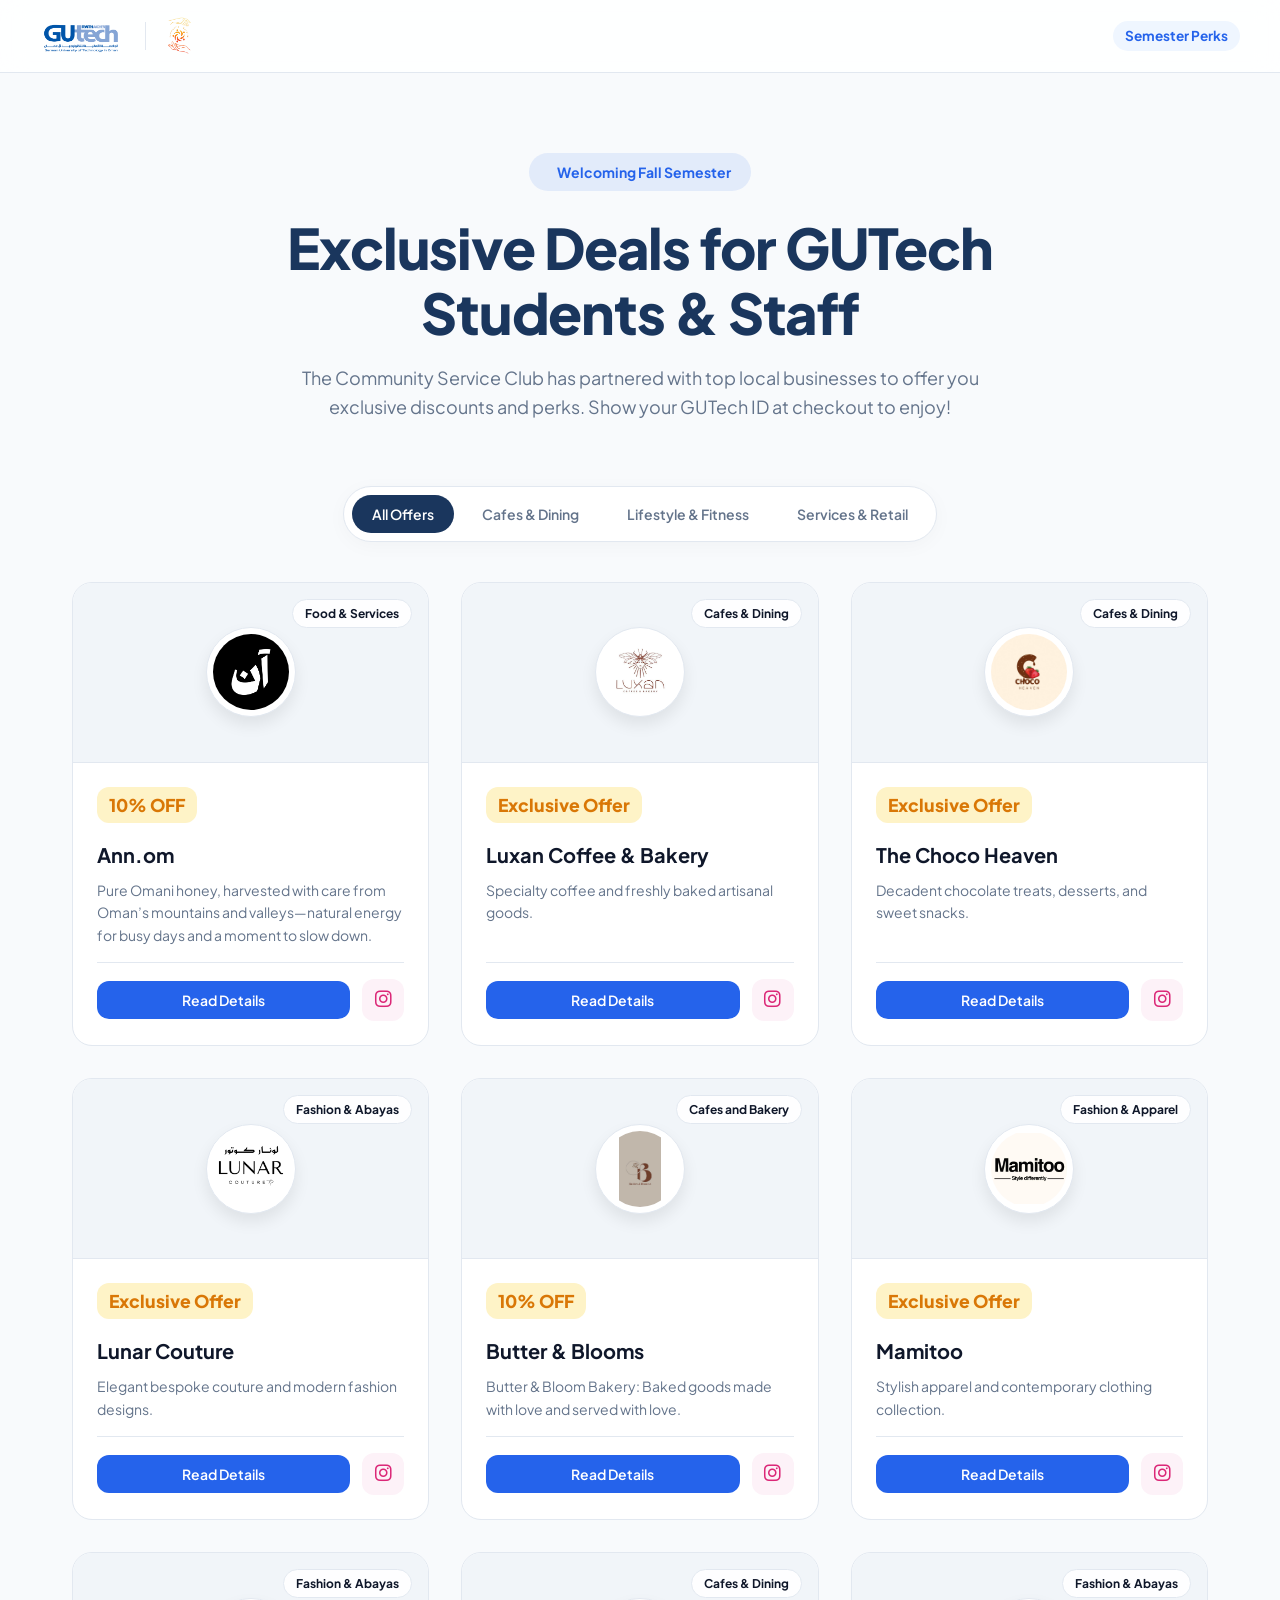
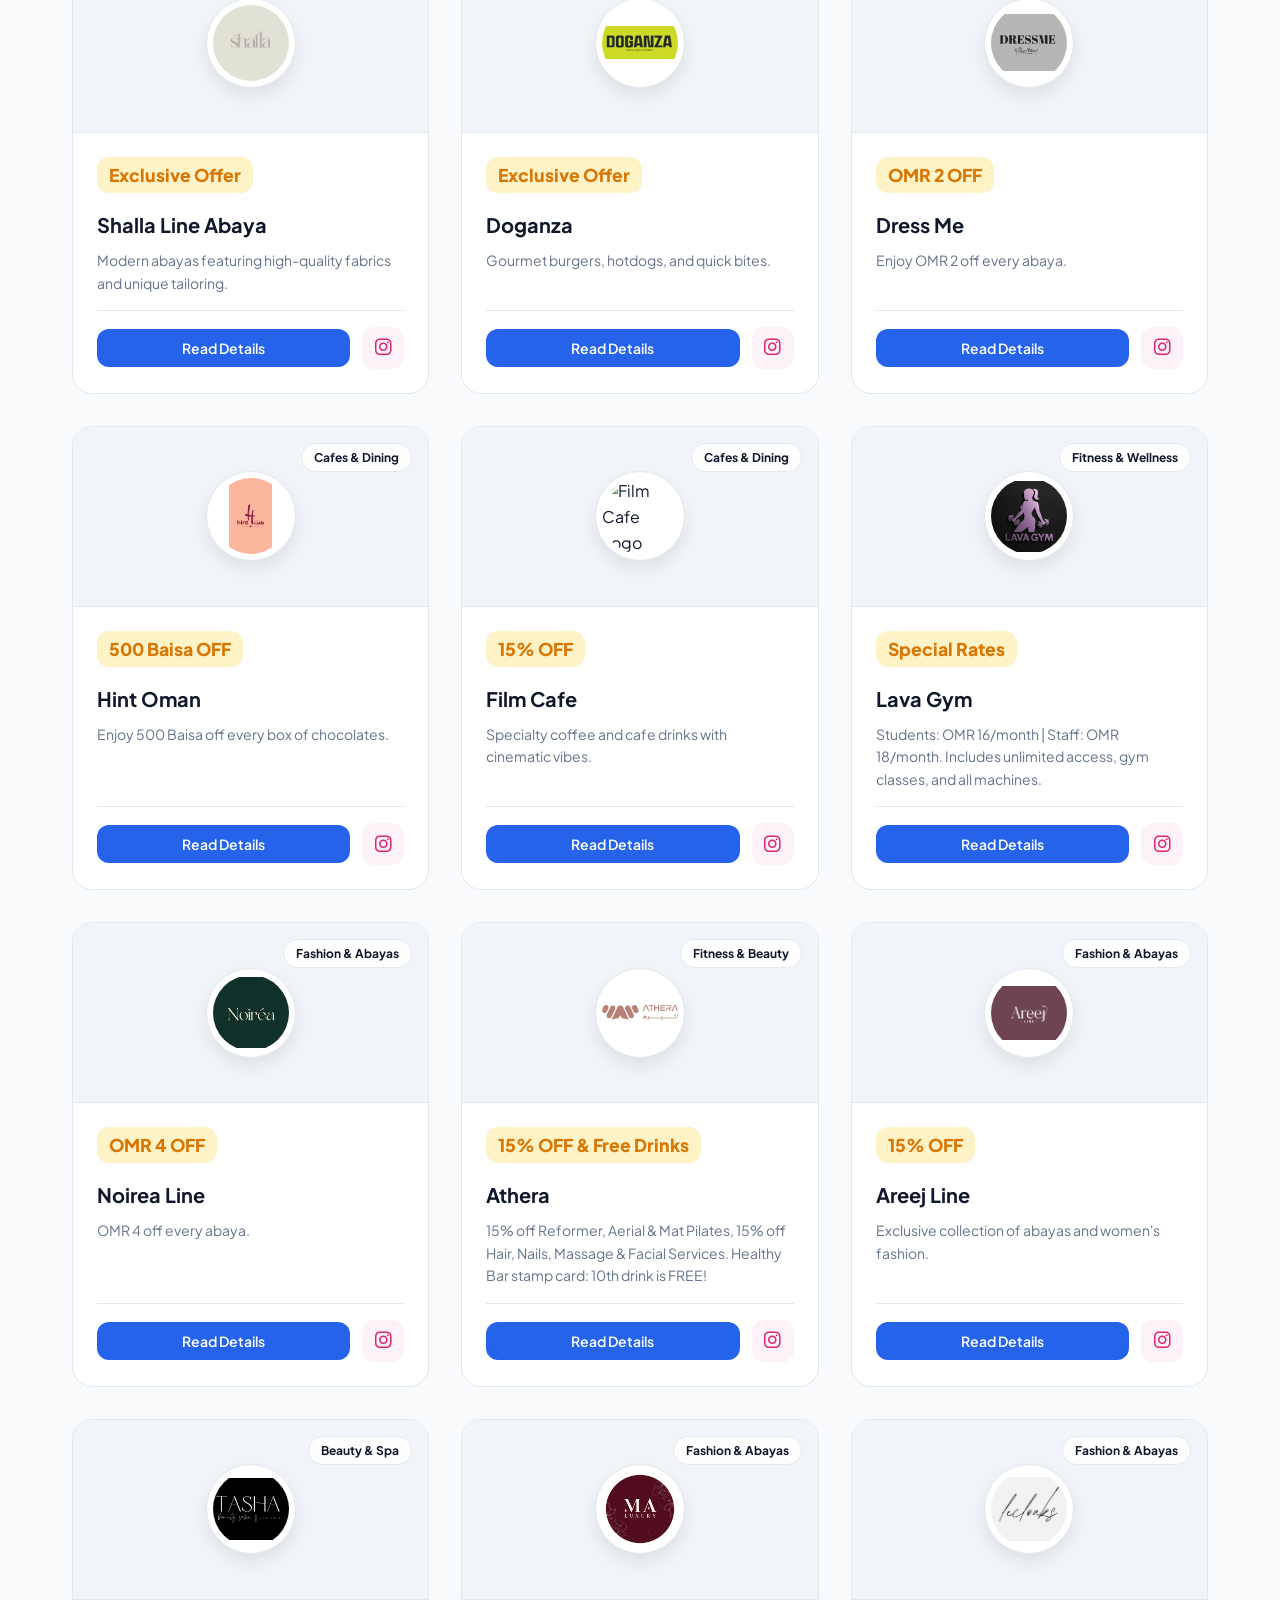
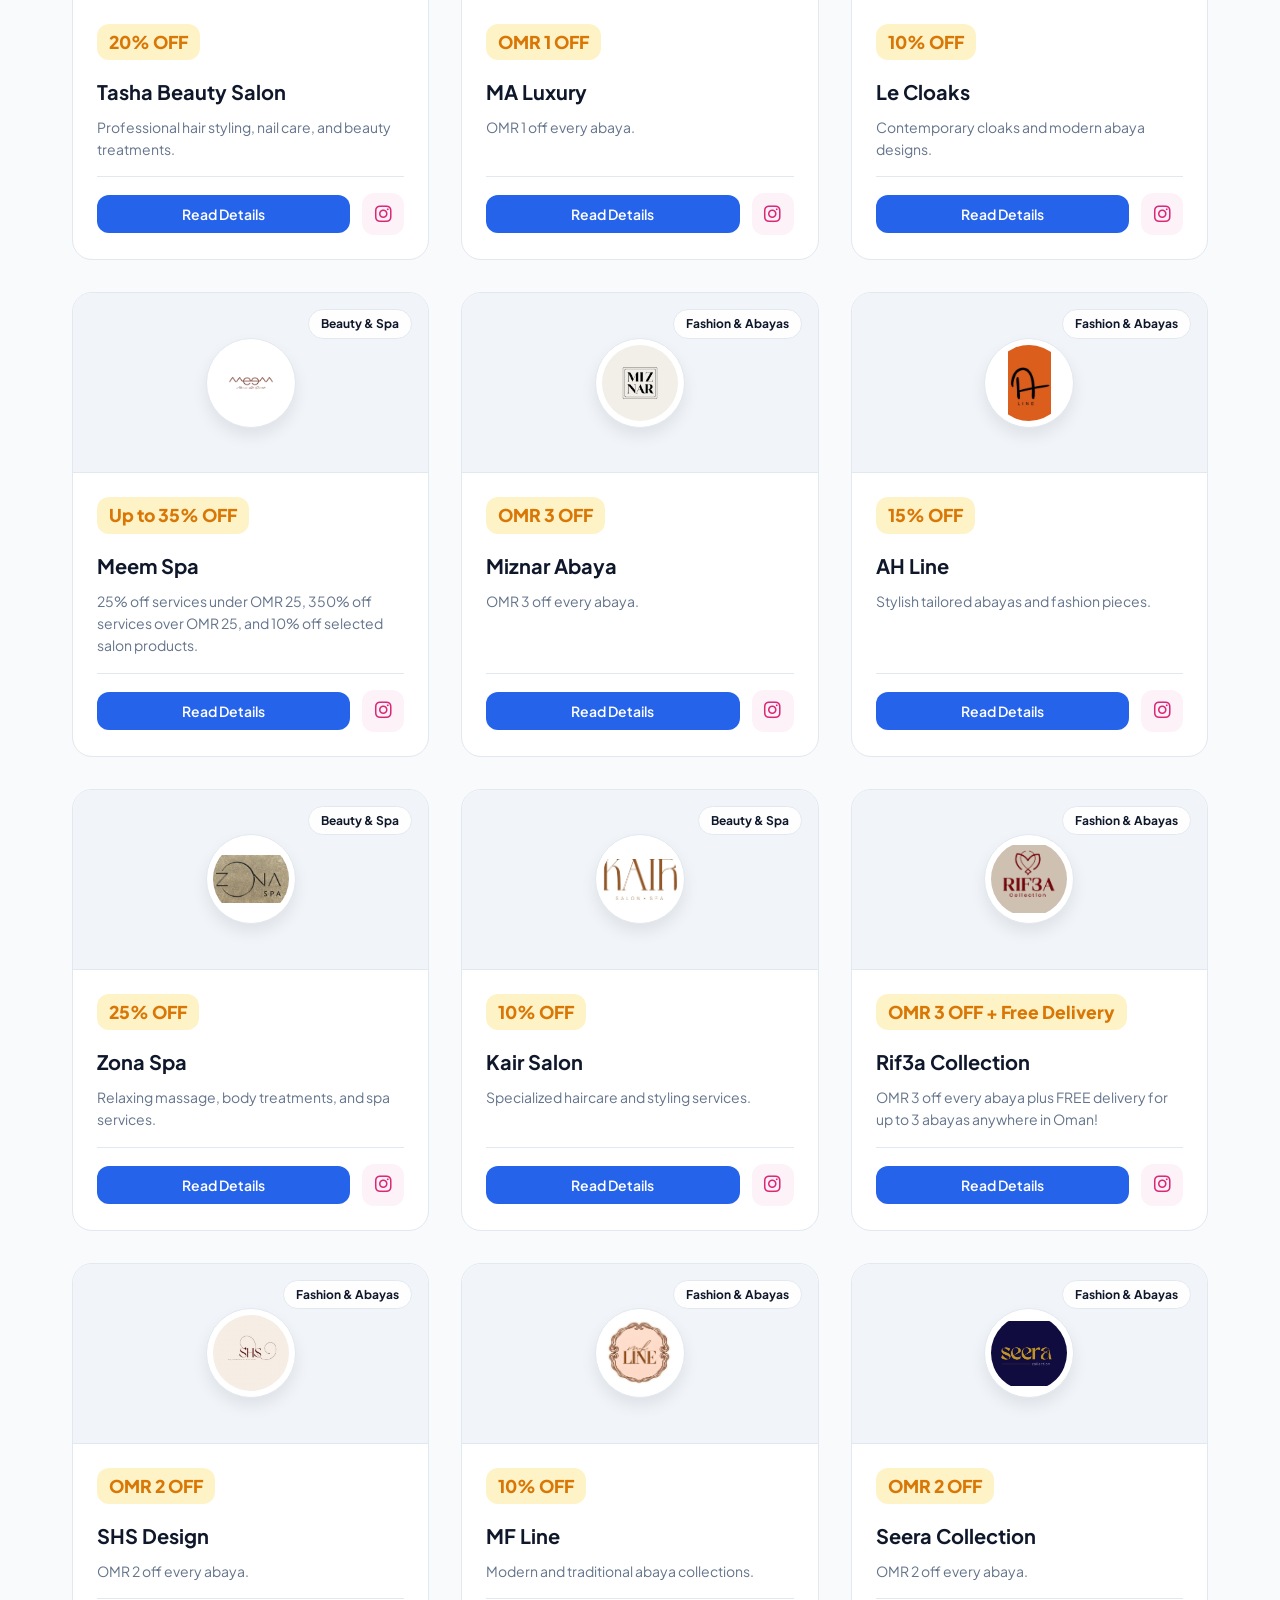
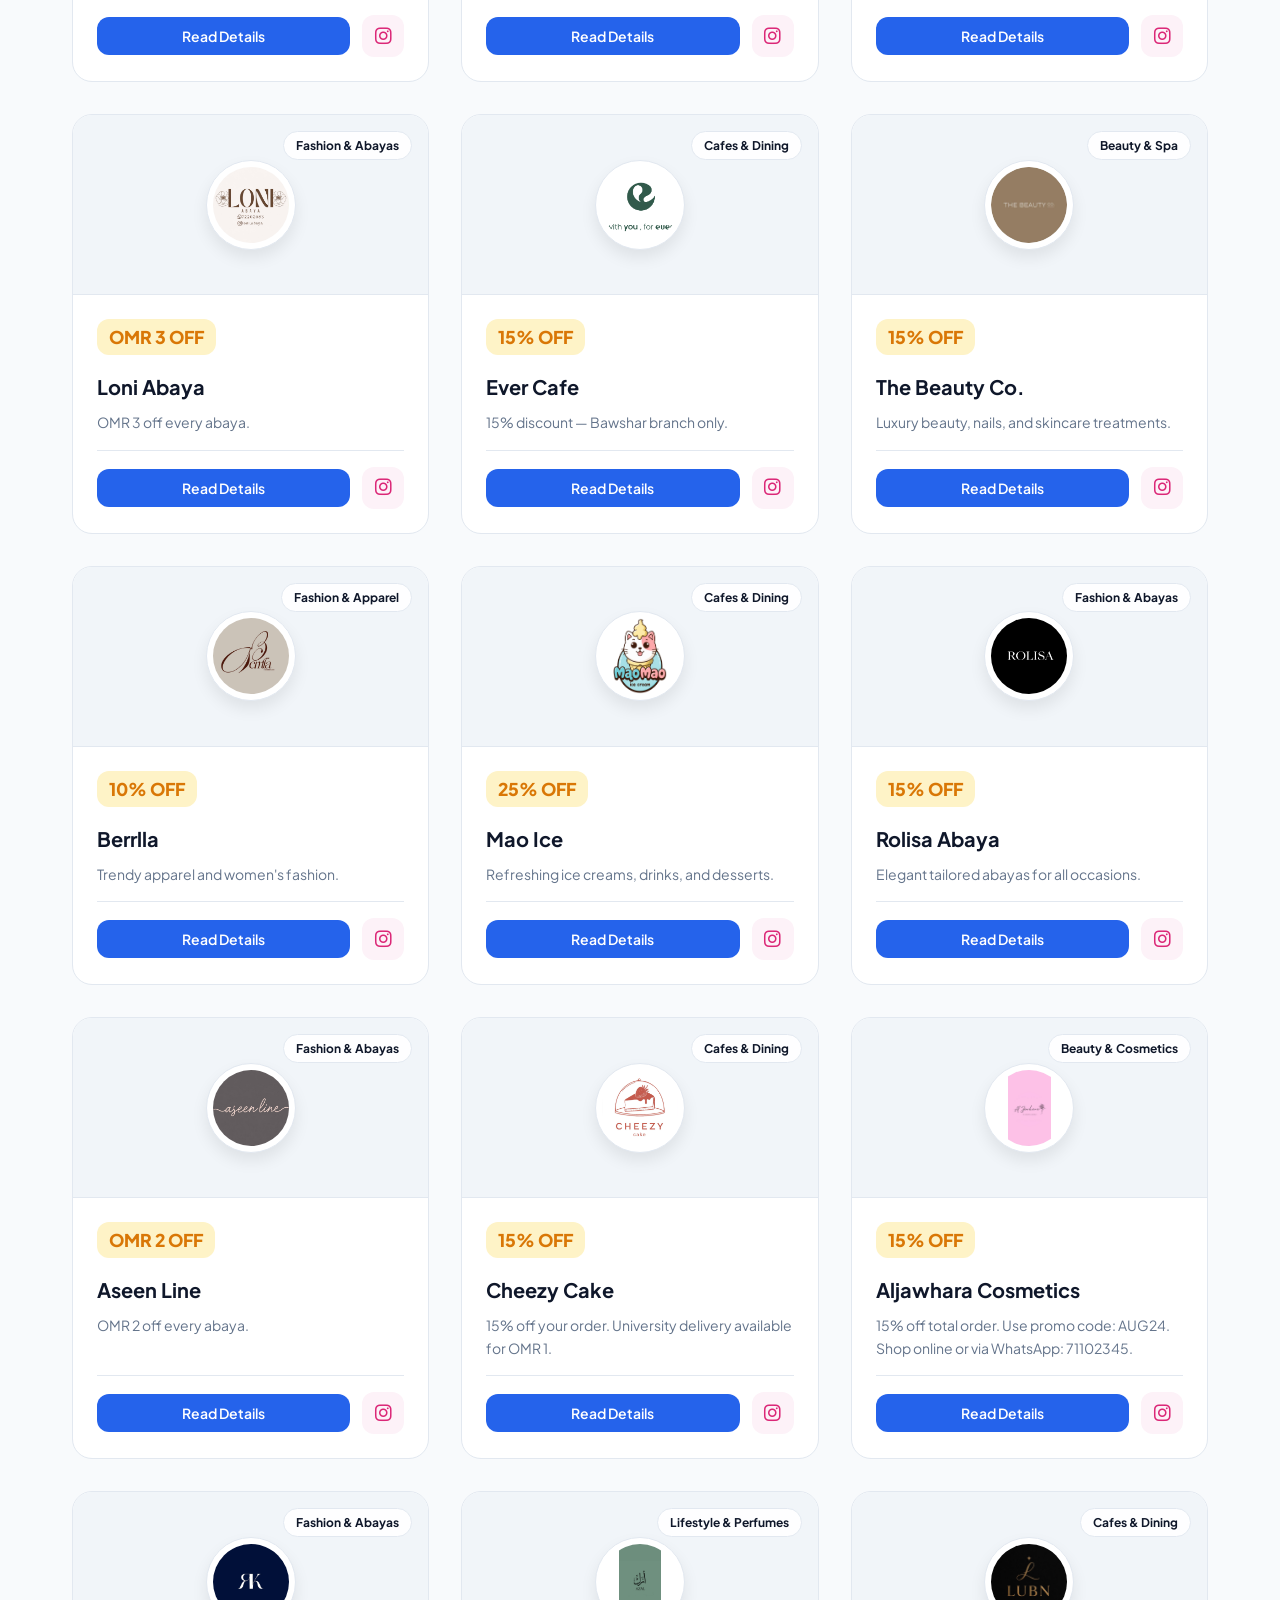
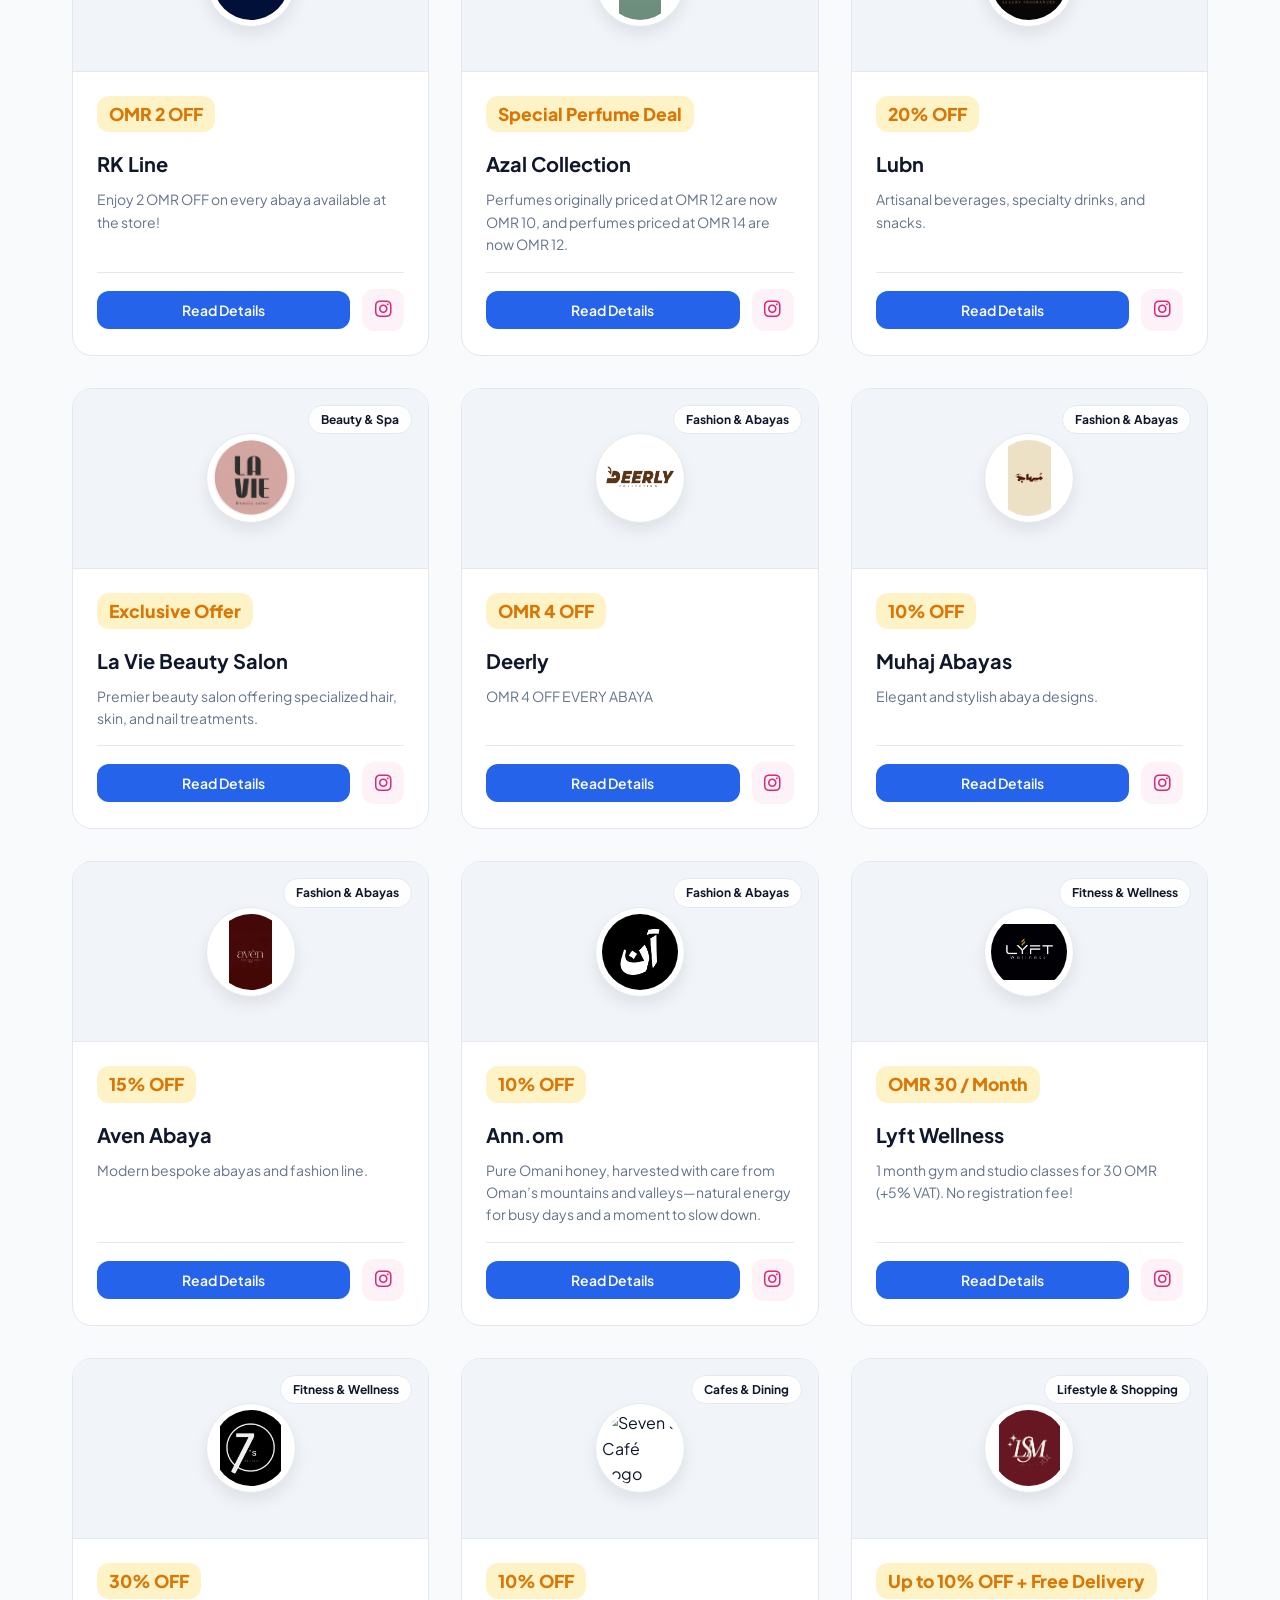
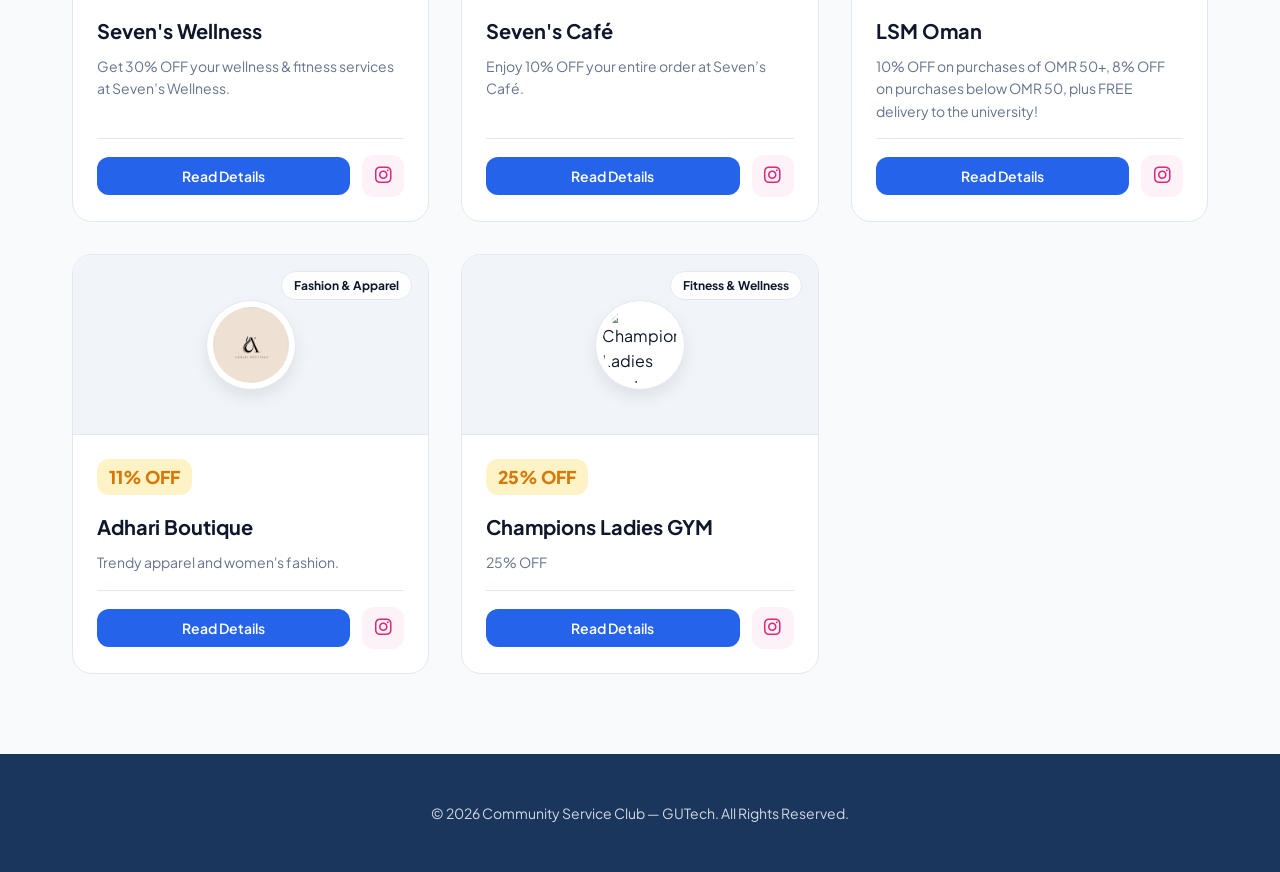
==== index.html @ 2e23cba5 "Update index.html" ====
<!DOCTYPE html>
<html lang="en">
<head>
    <meta charset="UTF-8">
    <meta name="viewport" content="width=device-width, initial-scale=1.0">
    <title>GUTech Campus Perks | Community Service Club</title>
    <link rel="icon" type="image/png" href="csc-logo.png">
    
    <link href="https://fonts.googleapis.com/css2?family=Plus+Jakarta+Sans:wght@300;400;600;700;800&display=swap" rel="stylesheet">
    <link rel="stylesheet" href="https://cdnjs.cloudflare.com/ajax/libs/font-awesome/6.4.0/css/all.min.css">

    <style>
        /* CSS VARIABLES & THEMING */
        :root {
            --primary: #1A365D;      /* Professional Deep Navy */
            --accent: #2563EB;       /* Vibrant Electric Blue */
            --accent-hover: #1D4ED8;
            --gold: #D97706;         /* Highlight/Tag Accent */
            --bg-light: #F8FAFC;
            --surface: #FFFFFF;
            --text-main: #0F172A;
            --text-muted: #64748B;
            --border: #E2E8F0;
            --radius-lg: 20px;
            --radius-md: 12px;
            --transition: all 0.3s cubic-bezier(0.4, 0, 0.2, 1);
        }

        * {
            box-sizing: border-box;
            margin: 0;
            padding: 0;
            font-family: 'Plus Jakarta Sans', sans-serif;
        }
.brand-logos {
    display: flex;
    align-items: center;
    gap: 1.25rem;
    max-height: 50px; /* Limits the max height of the brand area */
}

.header-logo {
    height: 40px;        /* Forces a clean, fixed height */
    width: auto;         /* Automatically keeps the correct proportions */
    max-width: 150px;    /* Prevents wide logos from stretching across the screen */
    object-fit: contain; /* Ensures the logo isn't squished or stretched */
    display: block;
}
        body {
            background-color: var(--bg-light);
            color: var(--text-main);
            line-height: 1.6;
            overflow-x: hidden;
        }

        /* HEADER & NAVIGATION */
        header {
            position: sticky;
            top: 0;
            background: rgba(255, 255, 255, 0.85);
            backdrop-filter: blur(12px);
            border-bottom: 1px solid var(--border);
            z-index: 100;
            padding: 1rem 2rem;
        }

        .nav-container {
            max-width: 1200px;
            margin: 0 auto;
            display: flex;
            justify-content: space-between;
            align-items: center;
        }

        .brand-logos {
            display: flex;
            align-items: center;
            gap: 1.25rem;
        }

        /* Placeholder styles for primary entity logos */
        .logo-box {
            height: 48px;
            padding: 0 12px;
            background: #EDF2F7;
            border-radius: 8px;
            display: flex;
            align-items: center;
            justify-content: center;
            font-weight: 700;
            font-size: 0.85rem;
            color: var(--primary);
            border: 1px dashed #CBD5E1;
        }

        .logo-box img {
            max-height: 100%;
            object-fit: contain;
        }

        .divider {
            width: 1px;
            height: 28px;
            background-color: var(--border);
        }

        /* HERO SECTION */
        .hero {
            position: relative;
            padding: 5rem 2rem 4rem;
            text-align: center;
            max-width: 900px;
            margin: 0 auto;
        }

        .hero-badge {
            display: inline-flex;
            align-items: center;
            gap: 0.5rem;
            background: rgba(37, 99, 235, 0.1);
            color: var(--accent);
            padding: 0.5rem 1.25rem;
            border-radius: 50px;
            font-weight: 700;
            font-size: 0.875rem;
            margin-bottom: 1.5rem;
        }

        .hero h1 {
            font-size: clamp(2.2rem, 5vw, 3.5rem);
            font-weight: 800;
            line-height: 1.15;
            letter-spacing: -0.02em;
            color: var(--primary);
            margin-bottom: 1.25rem;
        }

        .hero p {
            font-size: 1.125rem;
            color: var(--text-muted);
            max-width: 700px;
            margin: 0 auto;
        }

        /* FILTER TABS */
        .controls-section {
            max-width: 1200px;
            margin: 0 auto 2.5rem;
            padding: 0 2rem;
            display: flex;
            justify-content: center;
        }

        .filter-container {
            display: flex;
            flex-wrap: wrap;
            gap: 0.5rem;
            background: var(--surface);
            padding: 0.5rem;
            border-radius: 50px;
            box-shadow: 0 4px 20px rgba(0, 0, 0, 0.03);
            border: 1px solid var(--border);
        }

        .filter-btn {
            border: none;
            background: transparent;
            padding: 0.625rem 1.25rem;
            border-radius: 40px;
            font-weight: 600;
            font-size: 0.875rem;
            color: var(--text-muted);
            cursor: pointer;
            transition: var(--transition);
        }

        .filter-btn.active, .filter-btn:hover {
            background-color: var(--primary);
            color: white;
        }

        /* BUSINESS GRID */
        .offers-section {
            max-width: 1200px;
            margin: 0 auto 5rem;
            padding: 0 2rem;
        }

        .grid {
            display: grid;
            grid-template-columns: repeat(auto-fill, minmax(320px, 1fr));
            gap: 2rem;
        }

        .card {
            background: var(--surface);
            border-radius: var(--radius-lg);
            border: 1px solid var(--border);
            overflow: hidden;
            display: flex;
            flex-direction: column;
            transition: var(--transition);
            opacity: 0;
            transform: translateY(30px);
        }

        .card.visible {
            opacity: 1;
            transform: translateY(0);
        }

        .card:hover {
            transform: translateY(-8px);
            box-shadow: 0 20px 30px -10px rgba(0, 0, 0, 0.07);
        }

        .card-header {
            position: relative;
            height: 180px;
            background: #F1F5F9;
            display: flex;
            align-items: center;
            justify-content: center;
            border-bottom: 1px solid var(--border);
        }

        /* Card Logo Image Formatting */
.business-logo-img {
    width: 90px;
    height: 90px;
    border-radius: 50%;
    background: white;
    box-shadow: 0 8px 16px rgba(0, 0, 0, 0.08);
    object-fit: contain;
    padding: 6px;
    border: 1px solid var(--border);
}

        .category-tag {
            position: absolute;
            top: 1rem;
            right: 1rem;
            background: rgba(255, 255, 255, 0.9);
            backdrop-filter: blur(4px);
            padding: 0.25rem 0.75rem;
            border-radius: 50px;
            font-size: 0.75rem;
            font-weight: 700;
            color: var(--text-main);
            border: 1px solid var(--border);
        }

        .card-body {
            padding: 1.5rem;
            display: flex;
            flex-direction: column;
            flex-grow: 1;
        }

        .card-body h3 {
            font-size: 1.25rem;
            font-weight: 700;
            margin-bottom: 0.5rem;
        }

        .discount-badge {
            display: inline-block;
            background: #FEF3C7;
            color: var(--gold);
            font-weight: 800;
            font-size: 1.1rem;
            padding: 0.25rem 0.75rem;
            border-radius: var(--radius-md);
            margin-bottom: 1rem;
            width: fit-content;
        }

        .card-footer {
            margin-top: auto;
            display: flex;
            gap: 0.75rem;
            align-items: center;
            padding-top: 1rem;
            border-top: 1px solid var(--border);
        }

        .btn {
            padding: 0.625rem 1rem;
            border-radius: var(--radius-md);
            font-weight: 600;
            font-size: 0.875rem;
            cursor: pointer;
            transition: var(--transition);
            border: none;
            display: inline-flex;
            align-items: center;
            justify-content: center;
            gap: 0.5rem;
            text-decoration: none;
        }

        .btn-primary {
            background-color: var(--accent);
            color: white;
            flex-grow: 1;
        }

        .btn-primary:hover {
            background-color: var(--accent-hover);
        }

        .btn-instagram {
            background-color: #FDF2F8;
            color: #DB2777;
            width: 42px;
            height: 42px;
            padding: 0;
            border-radius: var(--radius-md);
        }

        .btn-instagram:hover {
            background-color: #FCE7F3;
        }

        /* MODAL */
        .modal-overlay {
            position: fixed;
            top: 0;
            left: 0;
            width: 100%;
            height: 100%;
            background: rgba(15, 23, 42, 0.6);
            backdrop-filter: blur(4px);
            z-index: 1000;
            display: flex;
            align-items: center;
            justify-content: center;
            opacity: 0;
            pointer-events: none;
            transition: var(--transition);
        }

        .modal-overlay.active {
            opacity: 1;
            pointer-events: all;
        }

        .modal-card {
            background: var(--surface);
            width: 90%;
            max-width: 500px;
            border-radius: var(--radius-lg);
            padding: 2rem;
            position: relative;
            transform: scale(0.9);
            transition: var(--transition);
            box-shadow: 0 25px 50px -12px rgba(0, 0, 0, 0.25);
        }

        .modal-overlay.active .modal-card {
            transform: scale(1);
        }

        .close-modal {
            position: absolute;
            top: 1.25rem;
            right: 1.25rem;
            background: var(--bg-light);
            border: none;
            width: 32px;
            height: 32px;
            border-radius: 50%;
            cursor: pointer;
            color: var(--text-muted);
        }

        .modal-terms {
            margin-top: 1rem;
            padding: 1rem;
            background: var(--bg-light);
            border-radius: var(--radius-md);
            font-size: 0.875rem;
            color: var(--text-muted);
        }

        /* FOOTER */
        footer {
            background: var(--primary);
            color: white;
            padding: 3rem 2rem;
            text-align: center;
        }

        footer p {
            opacity: 0.8;
            font-size: 0.875rem;
        }
    </style>
</head>
<body>

   <header>
    <div class="nav-container">
        <div class="brand-logos">
            <img src="GUtech_logo.png" alt="GUTech Logo" class="header-logo">
            <div class="divider"></div>
            <img src="csc-logo.png" alt="Community Service Club Logo" class="header-logo">
        </div>
        <span style="font-weight: 700; font-size: 0.85rem; color: var(--accent); background: #EFF6FF; padding: 4px 12px; border-radius: 20px;">
            Semester Perks
        </span>
    </div>
</header>

    <section class="hero">
        <div class="hero-badge">
            <i class="fa-solid fa-sparkles"></i> Welcoming Fall Semester
        </div>
        <h1>Exclusive Deals for GUTech Students & Staff</h1>
        <p>
            The Community Service Club has partnered with top local businesses to offer you exclusive discounts and perks. Show your GUTech ID at checkout to enjoy!
        </p>
    </section>

    <div class="controls-section">
        <div class="filter-container">
            <button class="filter-btn active" data-filter="all">All Offers</button>
            <button class="filter-btn" data-filter="cafes">Cafes & Dining</button>
            <button class="filter-btn" data-filter="lifestyle">Lifestyle & Fitness</button>
            <button class="filter-btn" data-filter="services">Services & Retail</button>
        </div>
    </div>

    <main class="offers-section">
        <div class="grid" id="business-grid">
            </div>
    </main>

    <div class="modal-overlay" id="modal-overlay">
        <div class="modal-card">
            <button class="close-modal" id="close-modal"><i class="fa-solid fa-xmark"></i></button>
            <div class="discount-badge" id="modal-discount">20% OFF</div>
            <h2 id="modal-title" style="margin-bottom: 0.5rem; color: var(--primary);">Business Name</h2>
            <p id="modal-desc" style="color: var(--text-muted); font-size: 0.95rem;">Full offer description goes here.</p>
            
            <div class="modal-terms">
                <strong><i class="fa-solid fa-circle-info"></i> Terms & Conditions:</strong>
                <ul id="modal-terms-list" style="margin-top: 0.5rem; padding-left: 1.25rem;">
                    </ul>
            </div>
        </div>
    </div>

    <footer>
        <p>&copy; 2026 Community Service Club — GUTech. All Rights Reserved.</p>
    </footer>

    <script>
        // Updated Business Data with Provided Logos & Links
        const businessData = [
            {
                id: 1,
                name: "Ann.om",
                category: "services",
                categoryLabel: "Food & Services",
                discount: "10% OFF",
                logoImg: "ann-logo.jpeg",
                instagram: "https://www.instagram.com/ann.om_?igsi=MWNwY3p6Zzg4b3B1aQ==",
                description: "Pure Omani honey, harvested with care from Oman’s mountains and valleys—natural energy for busy days and a moment to slow down.",
                terms: ["Must present valid GUTech ID"]
            },
            {
                id: 2,
                name: "Luxan Coffee & Bakery",
                category: "cafes",
                categoryLabel: "Cafes & Dining",
                discount: "Exclusive Offer",
                logoImg: "luxan-logo.jpeg",
                instagram: "https://www.instagram.com/luxancafe?igsi=MWdha21sZW44N2plNw==",
                description: "Specialty coffee and freshly baked artisanal goods.",
                terms: ["Must present valid GUTech ID", "Valid on dine-in and takeaway"]
            },
            {
                id: 3,
                name: "The Choco Heaven",
                category: "cafes",
                categoryLabel: "Cafes & Dining",
                discount: "Exclusive Offer",
                logoImg: "choco-heaven-logo.jpeg",
                instagram: "https://www.instagram.com/the_choco_heaven.om?igsi=MWxjYXNzc2JmOTZlcA==",
                description: "Decadent chocolate treats, desserts, and sweet snacks.",
                terms: ["Must present valid GUTech ID"]
            },
            {
                id: 4,
                name: "Lunar Couture",
                category: "fashion",
                categoryLabel: "Fashion & Abayas",
                discount: "Exclusive Offer",
                logoImg: "lunar-couture-logo.jpeg",
                instagram: "https://www.instagram.com/lunar__couture?igsi=c3kxcml5ZnNscjN3",
                description: "Elegant bespoke couture and modern fashion designs.",
                terms: ["Must present valid GUTech ID"]
            },
            {
                id: 5,
                name: "Butter & Blooms",
                category: "cafes",
                categoryLabel: "Cafes and Bakery",
                discount: "10% OFF",
                logoImg: "butter-blooms-logo.jpeg",
                instagram: "https://www.instagram.com/butterblooms.om?igsi=MThiOHhjNnp6NXZwcw==",
                description: "Butter & Bloom Bakery: Baked goods made with love and served with love.",
                terms: ["Must present valid GUTech ID"]
            },
            {
                id: 6,
                name: "Mamitoo",
                category: "fashion",
                categoryLabel: "Fashion & Apparel",
                discount: "Exclusive Offer",
                logoImg: "mamitoo-logo.jpeg",
                instagram: "https://www.instagram.com/mamitoo.om?igsi=ajFrbXl6ZWowcmUz",
                description: "Stylish apparel and contemporary clothing collection.",
                terms: ["Must present valid GUTech ID"]
            },
            {
                id: 7,
                name: "Shalla Line Abaya",
                category: "fashion",
                categoryLabel: "Fashion & Abayas",
                discount: "Exclusive Offer",
                logoImg: "shalla-logo.jpeg",
                instagram: "https://www.instagram.com/shalla_line.abaya?igsi=MXRhZHFzb3I4amFpMg==",
                description: "Modern abayas featuring high-quality fabrics and unique tailoring.",
                terms: ["Must present valid GUTech ID"]
            },
            {
                id: 8,
                name: "Doganza",
                category: "cafes",
                categoryLabel: "Cafes & Dining",
                discount: "Exclusive Offer",
                logoImg: "doganza-logo.png",
                instagram: "https://www.instagram.com/doganza?igsi=MTVxNmExMXMyd2Zmbw==",
                description: "Gourmet burgers, hotdogs, and quick bites.",
                terms: ["Must present valid GUTech ID"]
            },
            {
                id: 9,
                name: "Dress Me",
                category: "fashion",
                categoryLabel: "Fashion & Abayas",
                discount: "OMR 2 OFF",
                logoImg: "dressme-logo.png",
                instagram: "https://www.instagram.com/dressme.om?igsi=MWo4bzAwazNvM2dkMw==",
                description: "Enjoy OMR 2 off every abaya.",
                terms: ["Must present valid GUTech ID", "Discount applies per abaya"]
            },
            {
                id: 10,
                name: "Hint Oman",
                category: "cafes",
                categoryLabel: "Cafes & Dining",
                discount: "500 Baisa OFF",
                logoImg: "hint-logo.jpeg",
                instagram: "https://www.instagram.com/hint_oman?igsi=MTg3OWQ4bHU5NTl6ag==",
                description: "Enjoy 500 Baisa off every box of chocolates.",
                terms: ["Must present valid GUTech ID", "Applies to chocolate boxes"]
            },
            {
                id: 11,
                name: "Film Cafe",
                category: "cafes",
                categoryLabel: "Cafes & Dining",
                discount: "15% OFF",
                logoImg: "filmcafe-logo.png",
                instagram: "https://www.instagram.com/filmcafe.om?igsi=MXU5dzRpZWhpeG96bA==",
                description: "Specialty coffee and cafe drinks with cinematic vibes.",
                terms: ["Must present valid GUTech ID"]
            },
            {
                id: 12,
                name: "Lava Gym",
                category: "lifestyle",
                categoryLabel: "Fitness & Wellness",
                discount: "Special Rates",
                logoImg: "lavagym-logo.jpeg",
                instagram: "https://www.instagram.com/lava_gym.om?igsi=MTF5bW1oZG50djRhMw==",
                description: "Students: OMR 16/month | Staff: OMR 18/month. Includes unlimited access, gym classes, and all machines.",
                terms: ["Must present valid GUTech ID", "Applies to monthly subscriptions"]
            },
            {
                id: 13,
                name: "Noirea Line",
                category: "fashion",
                categoryLabel: "Fashion & Abayas",
                discount: "OMR 4 OFF",
                logoImg: "noirea-logo.jpeg",
                instagram: "https://www.instagram.com/noirea._line?igsi=cjBxdHdpdGVrc3l3",
                description: "OMR 4 off every abaya.",
                terms: ["Must present valid GUTech ID", "Applies to each abaya purchased"]
            },
            {
                id: 14,
                name: "Athera",
                category: "lifestyle",
                categoryLabel: "Fitness & Beauty",
                discount: "15% OFF & Free Drinks",
                logoImg: "athera-logo.png",
                instagram: "https://www.instagram.com/athera.om?igsi=MWpncW9kZnppc3l0ZQ==",
                description: "15% off Reformer, Aerial & Mat Pilates, 15% off Hair, Nails, Massage & Facial Services. Healthy Bar stamp card: 10th drink is FREE!",
                terms: ["Must present valid GUTech ID", "Stamp card valid at Healthy Bar"]
            },
            {
                id: 15,
                name: "Areej Line",
                category: "fashion",
                categoryLabel: "Fashion & Abayas",
                discount: "15% OFF",
                logoImg: "areej-logo.jpeg",
                instagram: "https://www.instagram.com/areej__line?igsi=cWY3dDY0ZDRnbmls",
                description: "Exclusive collection of abayas and women's fashion.",
                terms: ["Must present valid GUTech ID"]
            },
            {
                id: 16,
                name: "Tasha Beauty Salon",
                category: "beauty",
                categoryLabel: "Beauty & Spa",
                discount: "20% OFF",
                logoImg: "tasha-logo.png",
                instagram: "https://www.instagram.com/tasha.beautysalon?igsi=Zmo4NWUxbGU0dnI5",
                description: "Professional hair styling, nail care, and beauty treatments.",
                terms: ["Must present valid GUTech ID"]
            },
            {
                id: 17,
                name: "MA Luxury",
                category: "fashion",
                categoryLabel: "Fashion & Abayas",
                discount: "OMR 1 OFF",
                logoImg: "maluxury-logo.jpeg",
                instagram: "https://www.instagram.com/ma.luxury.om?igsi=aGRhZnd2ZDBnc3Zl",
                description: "OMR 1 off every abaya.",
                terms: ["Must present valid GUTech ID", "Applies per item"]
            },
            {
                id: 18,
                name: "Le Cloaks",
                category: "fashion",
                categoryLabel: "Fashion & Abayas",
                discount: "10% OFF",
                logoImg: "lecloaks-logo.jpeg",
                instagram: "https://www.instagram.com/lecloaks?igsi=OTd0bTR5cWR4empv",
                description: "Contemporary cloaks and modern abaya designs.",
                terms: ["Must present valid GUTech ID"]
            },
            {
                id: 19,
                name: "Meem Spa",
                category: "beauty",
                categoryLabel: "Beauty & Spa",
                discount: "Up to 35% OFF",
                logoImg: "meemspa-logo.jpeg",
                instagram: "https://www.instagram.com/meem_.spa?igsi=MW9vem14NHVhOHY3MA==",
                description: "25% off services under OMR 25, 350% off services over OMR 25, and 10% off selected salon products.",
                terms: ["Must present valid GUTech ID"]
            },
            {
                id: 20,
                name: "Miznar Abaya",
                category: "fashion",
                categoryLabel: "Fashion & Abayas",
                discount: "OMR 3 OFF",
                logoImg: "miznar-logo.jpeg",
                instagram: "https://www.instagram.com/miznar_abaya?igsi=cGR3b2t1ZnRpZHM5",
                description: "OMR 3 off every abaya.",
                terms: ["Must present valid GUTech ID", "Applies per abaya"]
            },
            {
                id: 21,
                name: "AH Line",
                category: "fashion",
                categoryLabel: "Fashion & Abayas",
                discount: "15% OFF",
                logoImg: "ahline-logo.jpeg",
                instagram: "https://www.instagram.com/ah___line?igsi=dWYyc3gycXJyam93",
                description: "Stylish tailored abayas and fashion pieces.",
                terms: ["Must present valid GUTech ID"]
            },
            {
                id: 22,
                name: "Zona Spa",
                category: "beauty",
                categoryLabel: "Beauty & Spa",
                discount: "25% OFF",
                logoImg: "zonaspa-logo.jpeg",
                instagram: "https://www.instagram.com/zonaspa.oman?igsi=MWQ3bXVjd3RkZW1wYQ==",
                description: "Relaxing massage, body treatments, and spa services.",
                terms: ["Must present valid GUTech ID"]
            },
            {
                id: 23,
                name: "Kair Salon",
                category: "beauty",
                categoryLabel: "Beauty & Spa",
                discount: "10% OFF",
                logoImg: "kair-logo.jpeg",
                instagram: "https://www.instagram.com/kair.salon?igsi=MW83d3dza3Bic2Fndg==",
                description: "Specialized haircare and styling services.",
                terms: ["Must present valid GUTech ID"]
            },
            {
                id: 24,
                name: "Rif3a Collection",
                category: "fashion",
                categoryLabel: "Fashion & Abayas",
                discount: "OMR 3 OFF + Free Delivery",
                logoImg: "rif3a-logo.png",
                instagram: "https://www.instagram.com/rif3a_collection?igsi=MTkzNDNicXY1dGNsNw==",
                description: "OMR 3 off every abaya plus FREE delivery for up to 3 abayas anywhere in Oman!",
                terms: ["Must present valid GUTech ID", "Free delivery capped at 3 abayas"]
            },
            {
                id: 25,
                name: "SHS Design",
                category: "fashion",
                categoryLabel: "Fashion & Abayas",
                discount: "OMR 2 OFF",
                logoImg: "shsdesign-logo.jpeg",
                instagram: "https://www.instagram.com/_shsdesign?igsi=dGNwcmR4NGZ4ZXZ0",
                description: "OMR 2 off every abaya.",
                terms: ["Must present valid GUTech ID"]
            },
            {
                id: 26,
                name: "MF Line",
                category: "fashion",
                categoryLabel: "Fashion & Abayas",
                discount: "10% OFF",
                logoImg: "mfline-logo.jpeg",
                instagram: "https://www.instagram.com/mflinee?igsi=YnR5NmRqdTc5cDB1",
                description: "Modern and traditional abaya collections.",
                terms: ["Must present valid GUTech ID"]
            },
            {
                id: 27,
                name: "Seera Collection",
                category: "fashion",
                categoryLabel: "Fashion & Abayas",
                discount: "OMR 2 OFF",
                logoImg: "seera-logo.jpeg",
                instagram: "https://www.instagram.com/seera.collection_?igsi=cDE2anZpam9xYmx1",
                description: "OMR 2 off every abaya.",
                terms: ["Must present valid GUTech ID"]
            },
            {
                id: 28,
                name: "Loni Abaya",
                category: "fashion",
                categoryLabel: "Fashion & Abayas",
                discount: "OMR 3 OFF",
                logoImg: "loni-logo.jpeg",
                instagram: "https://www.instagram.com/loni.abaya?igsi=MXFpN2cya3Rmcmhpbw==",
                description: "OMR 3 off every abaya.",
                terms: ["Must present valid GUTech ID"]
            },
            {
                id: 29,
                name: "Ever Cafe",
                category: "cafes",
                categoryLabel: "Cafes & Dining",
                discount: "15% OFF",
                logoImg: "evercafe-logo.png",
                instagram: "https://www.instagram.com/evercafe.oman?igsi=bjA4cnNwNGJxcXo3",
                description: "15% discount — Bawshar branch only.",
                terms: ["Must present valid GUTech ID", "Valid at Bawshar branch only"]
            },
            {
                id: 30,
                name: "The Beauty Co.",
                category: "beauty",
                categoryLabel: "Beauty & Spa",
                discount: "15% OFF",
                logoImg: "beautyco-logo.jpeg",
                instagram: "https://www.instagram.com/thebeautyco.om?igsi=MWU1aHF0MTB2NGVwaA==",
                description: "Luxury beauty, nails, and skincare treatments.",
                terms: ["Must present valid GUTech ID"]
            },
            {
                id: 31,
                name: "Berrlla",
                category: "Cafes & Dining",
                categoryLabel: "Fashion & Apparel",
                discount: "10% OFF",
                logoImg: "berrlla-logo.jpeg",
                instagram: "https://www.instagram.com/berrlla.om?igsi=MTJvaDh0ZDZ0cHF4dA==",
                description: "Trendy apparel and women's fashion.",
                terms: ["Must present valid GUTech ID"]
            },
            {
                id: 32,
                name: "Mao Ice",
                category: "cafes",
                categoryLabel: "Cafes & Dining",
                discount: "25% OFF",
                logoImg: "maoice-logo.png",
                instagram: "https://www.instagram.com/maoice25?igsi=anpnZWlxbWljZDI1",
                description: "Refreshing ice creams, drinks, and desserts.",
                terms: ["Must present valid GUTech ID"]
            },
            {
                id: 33,
                name: "Rolisa Abaya",
                category: "fashion",
                categoryLabel: "Fashion & Abayas",
                discount: "15% OFF",
                logoImg: "rolisa-logo.jpeg",
                instagram: "https://www.instagram.com/rolisaabaya?igsi=MWdid29pdWV2bGE5Ng==",
                description: "Elegant tailored abayas for all occasions.",
                terms: ["Must present valid GUTech ID"]
            },
            {
                id: 34,
                name: "Aseen Line",
                category: "fashion",
                categoryLabel: "Fashion & Abayas",
                discount: "OMR 2 OFF",
                logoImg: "aseen-logo.jpeg",
                instagram: "https://www.instagram.com/aseenline?igsi=dG0wdHE4dnV5YXNk",
                description: "OMR 2 off every abaya.",
                terms: ["Must present valid GUTech ID"]
            },
            {
                id: 35,
                name: "Cheezy Cake",
                category: "cafes",
                categoryLabel: "Cafes & Dining",
                discount: "15% OFF",
                logoImg: "cheezycake-logo.jpeg",
                instagram: "https://www.instagram.com/cheezycake_om?igsi=MTQwMTdwczN4dHgxMg==",
                description: "15% off your order. University delivery available for OMR 1.",
                terms: ["Must present valid GUTech ID", "Delivery fee OMR 1 for campus"]
            },
            {
                id: 36,
                name: "Aljawhara Cosmetics",
                category: "beauty",
                categoryLabel: "Beauty & Cosmetics",
                discount: "15% OFF",
                logoImg: "aljawhara-logo.jpeg",
                instagram: "https://www.instagram.com/aljawhara.cosmetics?igsi=NXljNnNtYzg3NWZ5",
                description: "15% off total order. Use promo code: AUG24. Shop online or via WhatsApp: 71102345.",
                terms: ["Must use promo code: AUG24", "Valid online and WhatsApp orders"]
            },
            {
                id: 37,
                name: "RK Line",
                category: "fashion",
                categoryLabel: "Fashion & Abayas",
                discount: "OMR 2 OFF",
                logoImg: "rkline-logo.jpeg",
                instagram: "https://www.instagram.com/rk__line?igsi=YXExbXg1d2x2N2hq",
                description: "Enjoy 2 OMR OFF on every abaya available at the store!",
                terms: ["Must present valid GUTech ID", "Valid on all store abayas"]
            },
            {
                id: 38,
                name: "Azal Collection",
                category: "lifestyle",
                categoryLabel: "Lifestyle & Perfumes",
                discount: "Special Perfume Deal",
                logoImg: "azal-logo.jpeg",
                instagram: "https://www.instagram.com/azal.colllection?igsi=MWN4amttamtnczE0cw==",
                description: "Perfumes originally priced at OMR 12 are now OMR 10, and perfumes priced at OMR 14 are now OMR 12.",
                terms: ["Exclusive price for GUTech students & staff"]
            },
            {
                id: 39,
                name: "Lubn",
                category: "cafes",
                categoryLabel: "Cafes & Dining",
                discount: "20% OFF",
                logoImg: "lubn-logo.jpeg",
                instagram: "https://www.instagram.com/lubn.om?igsi=MXVreHFkMmd6MnV6bg==",
                description: "Artisanal beverages, specialty drinks, and snacks.",
                terms: ["Must present valid GUTech ID"]
            },
            {
                id: 44,
                name: "La Vie Beauty Salon",
                category: "beauty",
                categoryLabel: "Beauty & Spa",
                discount: "Exclusive Offer",
                logoImg: "lavie-logo.jpeg",
                instagram: "https://www.instagram.com/laviebeauty.om?igsi=Mzk5anptZTVkamFl",
                description: "Premier beauty salon offering specialized hair, skin, and nail treatments.",
                terms: ["Must present valid GUTech ID", "Prior appointment required"]
            },
            {
                id: 41,
                name: "Deerly",
                category: "fashion",
                categoryLabel: "Fashion & Abayas",
                discount: "OMR 4 OFF",
                logoImg: "deerly-logo.jpeg",
                instagram: "https://www.instagram.com/deerly.om?igsi=MXNocHVjYmY3d3V0bA==",
                description: "OMR 4 OFF EVERY ABAYA",
                terms: ["Must present valid GUTech ID", "Discount applies per abaya"]
            },
            {
                id: 42,
                name: "Muhaj Abayas",
                category: "fashion",
                categoryLabel: "Fashion & Abayas",
                discount: "10% OFF",
                logoImg: "muhaj-logo.jpeg",
                instagram: "https://www.instagram.com/boutiqe_3thari?igsi=a2U5ZnN5OW4xbWNk",
                description: "Elegant and stylish abaya designs.",
                terms: ["Must present valid GUTech ID"]
            },
            {
                id: 43,
                name: "Aven Abaya",
                category: "fashion",
                categoryLabel: "Fashion & Abayas",
                discount: "15% OFF",
                logoImg: "aven-logo.jpeg",
                instagram: "https://www.instagram.com/aven_abaya?igsi=MTYwMXh5YW1xcnZrMA==",
                description: "Modern bespoke abayas and fashion line.",
                terms: ["Must present valid GUTech ID"]
            },
            {
                id: 44,
                name: "Ann.om",
                category: "services",
                categoryLabel: "Fashion & Abayas",
                discount: "10% OFF",
                logoImg: "ann-logo.jpeg",
                instagram: "https://www.instagram.com/ann.om_?igsi=MWNwY3p6Zzg4b3B1aQ==",
                description: "Pure Omani honey, harvested with care from Oman’s mountains and valleys—natural energy for busy days and a moment to slow down.",
                terms: ["Must present valid GUTech ID"]
            },
            {
                id: 45,
                name: "Lyft Wellness",
                category: "lifestyle",
                categoryLabel: "Fitness & Wellness",
                discount: "OMR 30 / Month",
                logoImg: "lyft-logo.jpeg",
                instagram: "https://www.instagram.com/lyftwellness?igsi=Nm1wOXU5aXYxdjF2",
                description: "1 month gym and studio classes for 30 OMR (+5% VAT). No registration fee!",
                terms: ["Valid for GUTech Students only", "Offer valid for 1 month", "Must present valid student ID"]
            },
            {
                id: 46,
                name: "Seven's Wellness",
                category: "lifestyle",
                categoryLabel: "Fitness & Wellness",
                discount: "30% OFF",
                logoImg: "sevenswellness-logo.jpeg",
                instagram: "https://www.instagram.com/7s.wellness?stkn=MTY5N2k3NWhpa2Ezdw==",
                description: "Get 30% OFF your wellness & fitness services at Seven’s Wellness.",
                terms: ["Must present valid GUTech ID"]
            },
            {
                id: 47,
                name: "Seven's Café",
                category: "cafes",
                categoryLabel: "Cafes & Dining",
                discount: "10% OFF",
                logoImg: "sevenscafe-logo.png",
                instagram: "https://www.instagram.com/sevens.cafe?stkn=cWJubWRhbnV5c3Q3",
                description: "Enjoy 10% OFF your entire order at Seven’s Café.",
                terms: ["Must present valid GUTech ID"]
            },
            {
                id: 48,
                name: "LSM Oman",
                category: "fashion",
                categoryLabel: "Lifestyle & Shopping",
                discount: "Up to 10% OFF + Free Delivery",
                logoImg: "lsm-logo.jpeg",
                instagram: "https://www.instagram.com/lsm.om?stkn=MXE2aGU4NjJkMzdnZA==",
                description: "10% OFF on purchases of OMR 50+, 8% OFF on purchases below OMR 50, plus FREE delivery to the university!",
                terms: ["Must present valid GUTech ID", "Free delivery directly to campus"]
            },
            {
                id: 49,
                name: "Adhari Boutique",
                category: "fashion",
                categoryLabel: "Fashion & Apparel",
                discount: "11% OFF",
                logoImg: "adhari-logo.jpeg",
                instagram: "https://www.instagram.com/berrlla.om?igsi=MTJvaDh0ZDZ0cHF4dA==",
                description: "Trendy apparel and women's fashion.",
                terms: ["Must present valid GUTech ID"]
            },
            {
                id: 50,
                name: "Champions Ladies GYM",
                category: "lifestyle",
                categoryLabel: "Fitness & Wellness",
                discount: "25% OFF",
                logoImg: "Champion-logo.jpeg",
                instagram: "https://www.instagram.com/champions_ladies_gym?igsi=MXE4MWRqZTFmd3NwOQ==",
                description: "25% OFF ",
                terms: ["Must present valid GUTech ID"]
            }
        ];

        // Dynamic Card Rendering Function
        const grid = document.getElementById('business-grid');

        function renderCards(data) {
            grid.innerHTML = data.map(item => `
                <div class="card visible" data-category="${item.category}">
                    <div class="card-header">
                        <span class="category-tag">${item.categoryLabel}</span>
                        <img src="${item.logoImg}" alt="${item.name} Logo" class="business-logo-img">
                    </div>
                    <div class="card-body">
                        <div class="discount-badge">${item.discount}</div>
                        <h3>${item.name}</h3>
                        <p style="color: var(--text-muted); font-size: 0.875rem; margin-bottom: 1rem;">
                            ${item.description}
                        </p>
                        <div class="card-footer">
                            <button class="btn btn-primary" onclick="openModal(${item.id})">
                                Read Details
                            </button>
                            <a href="${item.instagram}" target="_blank" rel="noopener noreferrer" class="btn btn-instagram" aria-label="Instagram Page">
                                <i class="fa-brands fa-instagram" style="font-size: 1.2rem;"></i>
                            </a>
                        </div>
                    </div>
                </div>
            `).join('');
        }

        // Initialize Render
        renderCards(businessData);

        // Filter Logic
        const filterBtns = document.querySelectorAll('.filter-btn');
        filterBtns.forEach(btn => {
            btn.addEventListener('click', () => {
                filterBtns.forEach(b => b.classList.remove('active'));
                btn.classList.add('active');
                
                const filter = btn.getAttribute('data-filter');
                if (filter === 'all') {
                    renderCards(businessData);
                } else {
                    const filtered = businessData.filter(item => item.category === filter);
                    renderCards(filtered);
                }
            });
        });

        // Modal Logic
        const modal = document.getElementById('modal-overlay');
        const closeModalBtn = document.getElementById('close-modal');

        function openModal(id) {
            const item = businessData.find(b => b.id === id);
            if (!item) return;

            document.getElementById('modal-title').textContent = item.name;
            document.getElementById('modal-discount').textContent = item.discount;
            document.getElementById('modal-desc').textContent = item.description;
            
            const termsList = document.getElementById('modal-terms-list');
            termsList.innerHTML = item.terms.map(term => `<li>${term}</li>`).join('');

            modal.classList.add('active');
        }

        closeModalBtn.addEventListener('click', () => modal.classList.remove('active'));
        modal.addEventListener('click', (e) => {
            if (e.target === modal) modal.classList.remove('active');
        });

        // Scroll Animation (Intersection Observer)
        const observer = new IntersectionObserver((entries) => {
            entries.forEach(entry => {
                if (entry.isIntersecting) {
                    entry.target.classList.add('visible');
                }
            });
        }, { threshold: 0.1 });

        document.querySelectorAll('.card').forEach(card => observer.observe(card));
    </script>
</body>
</html>
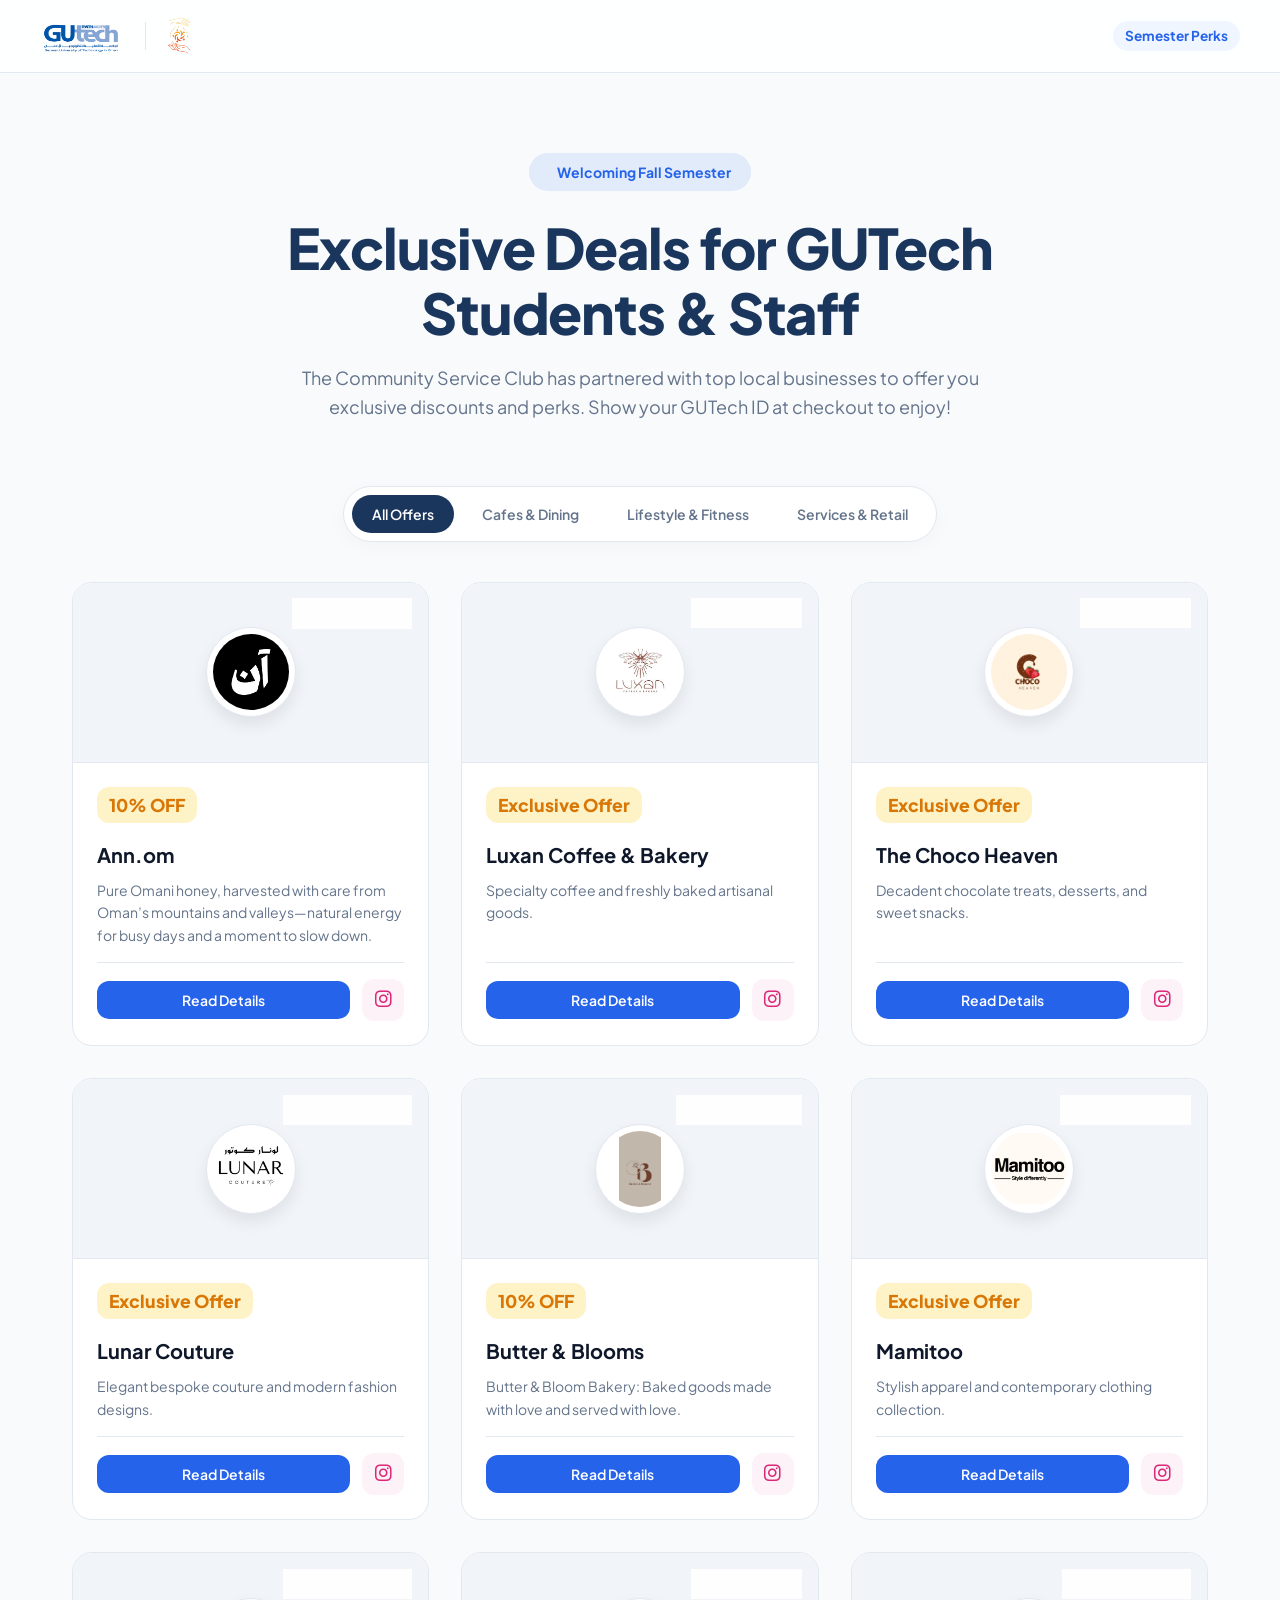
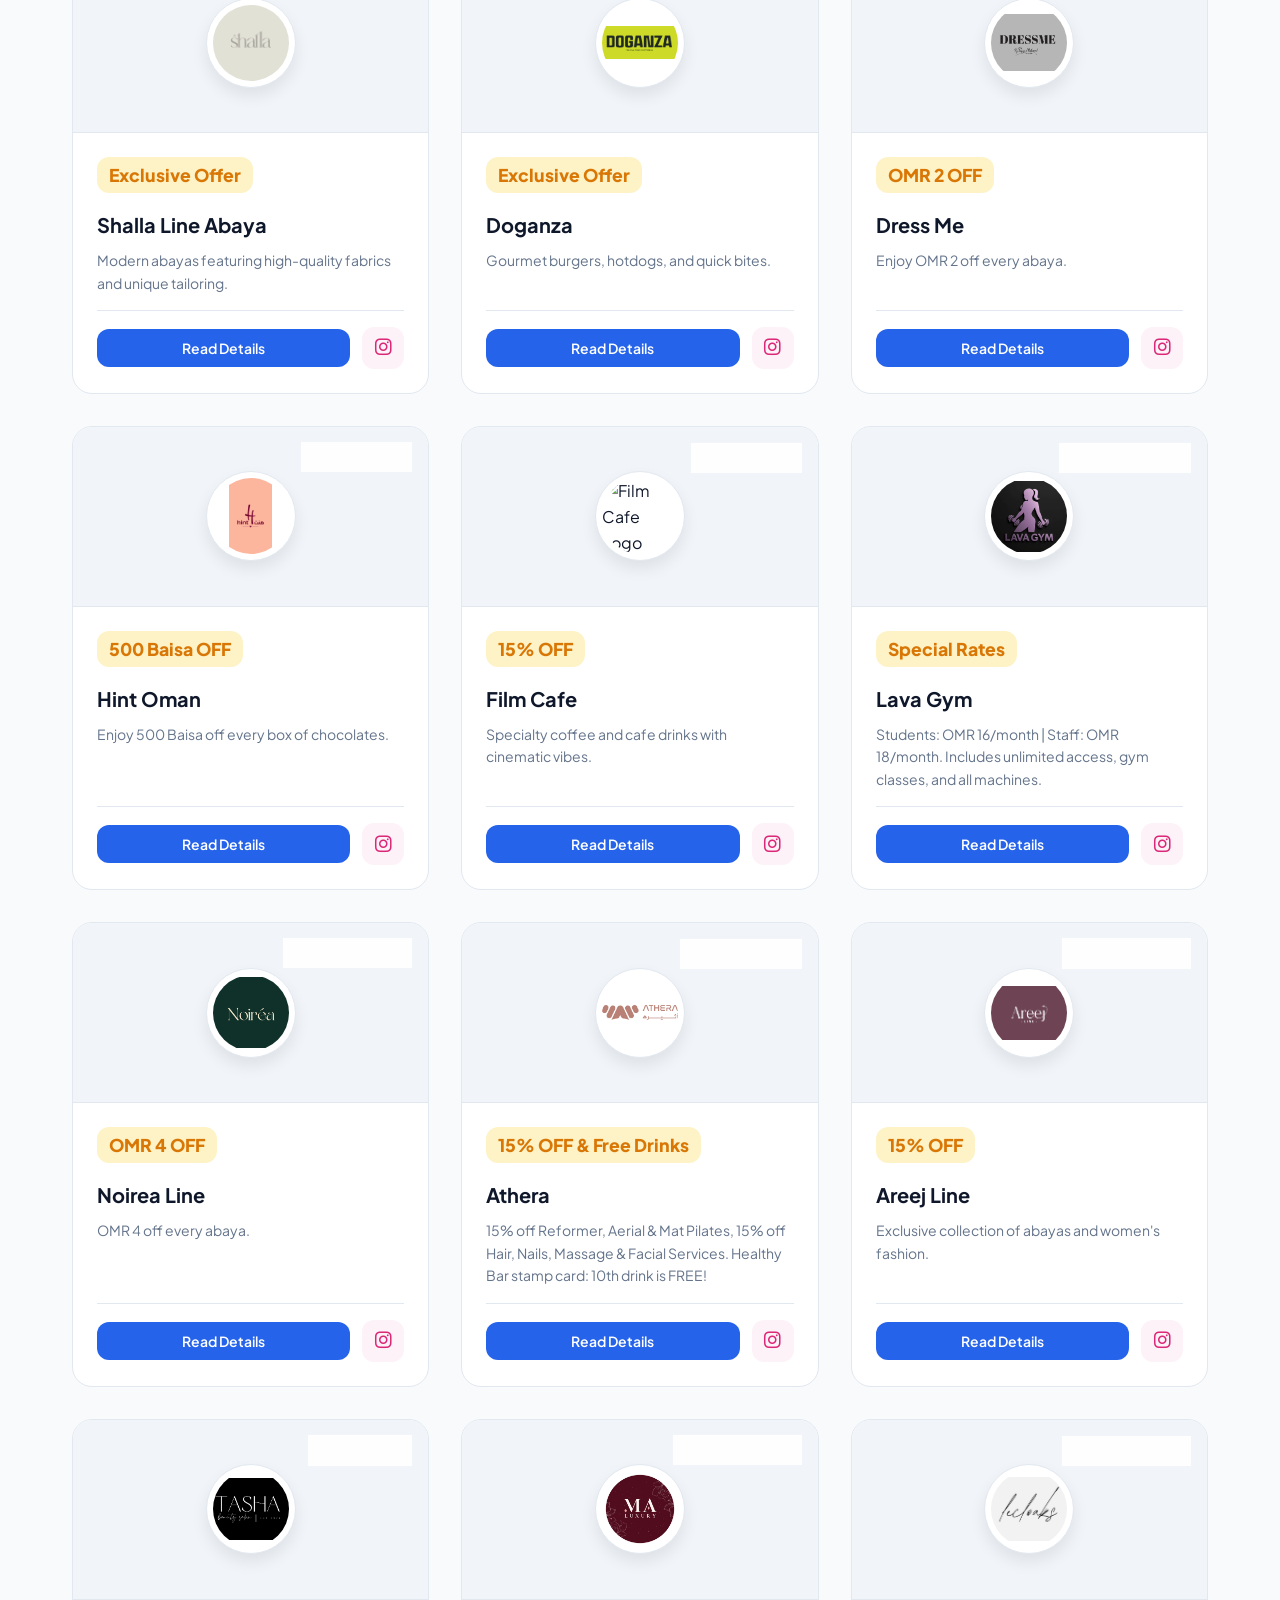
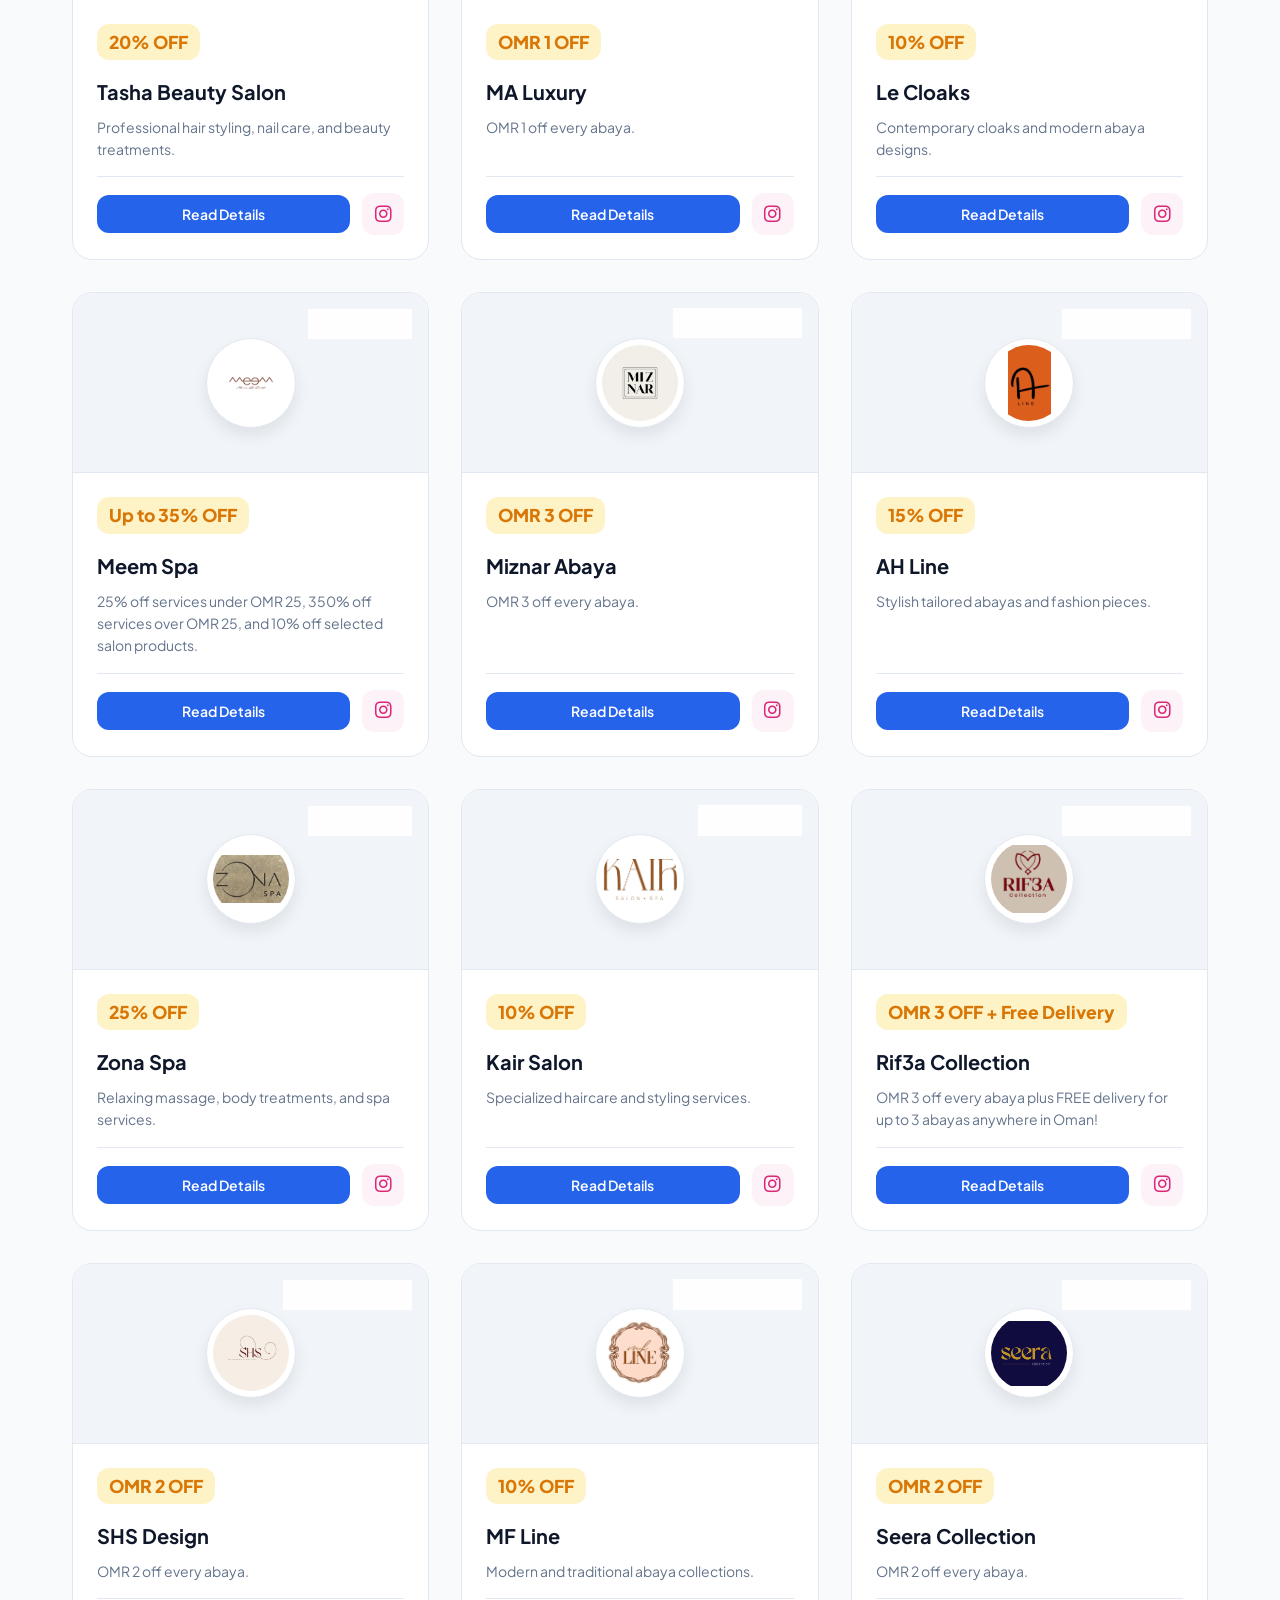
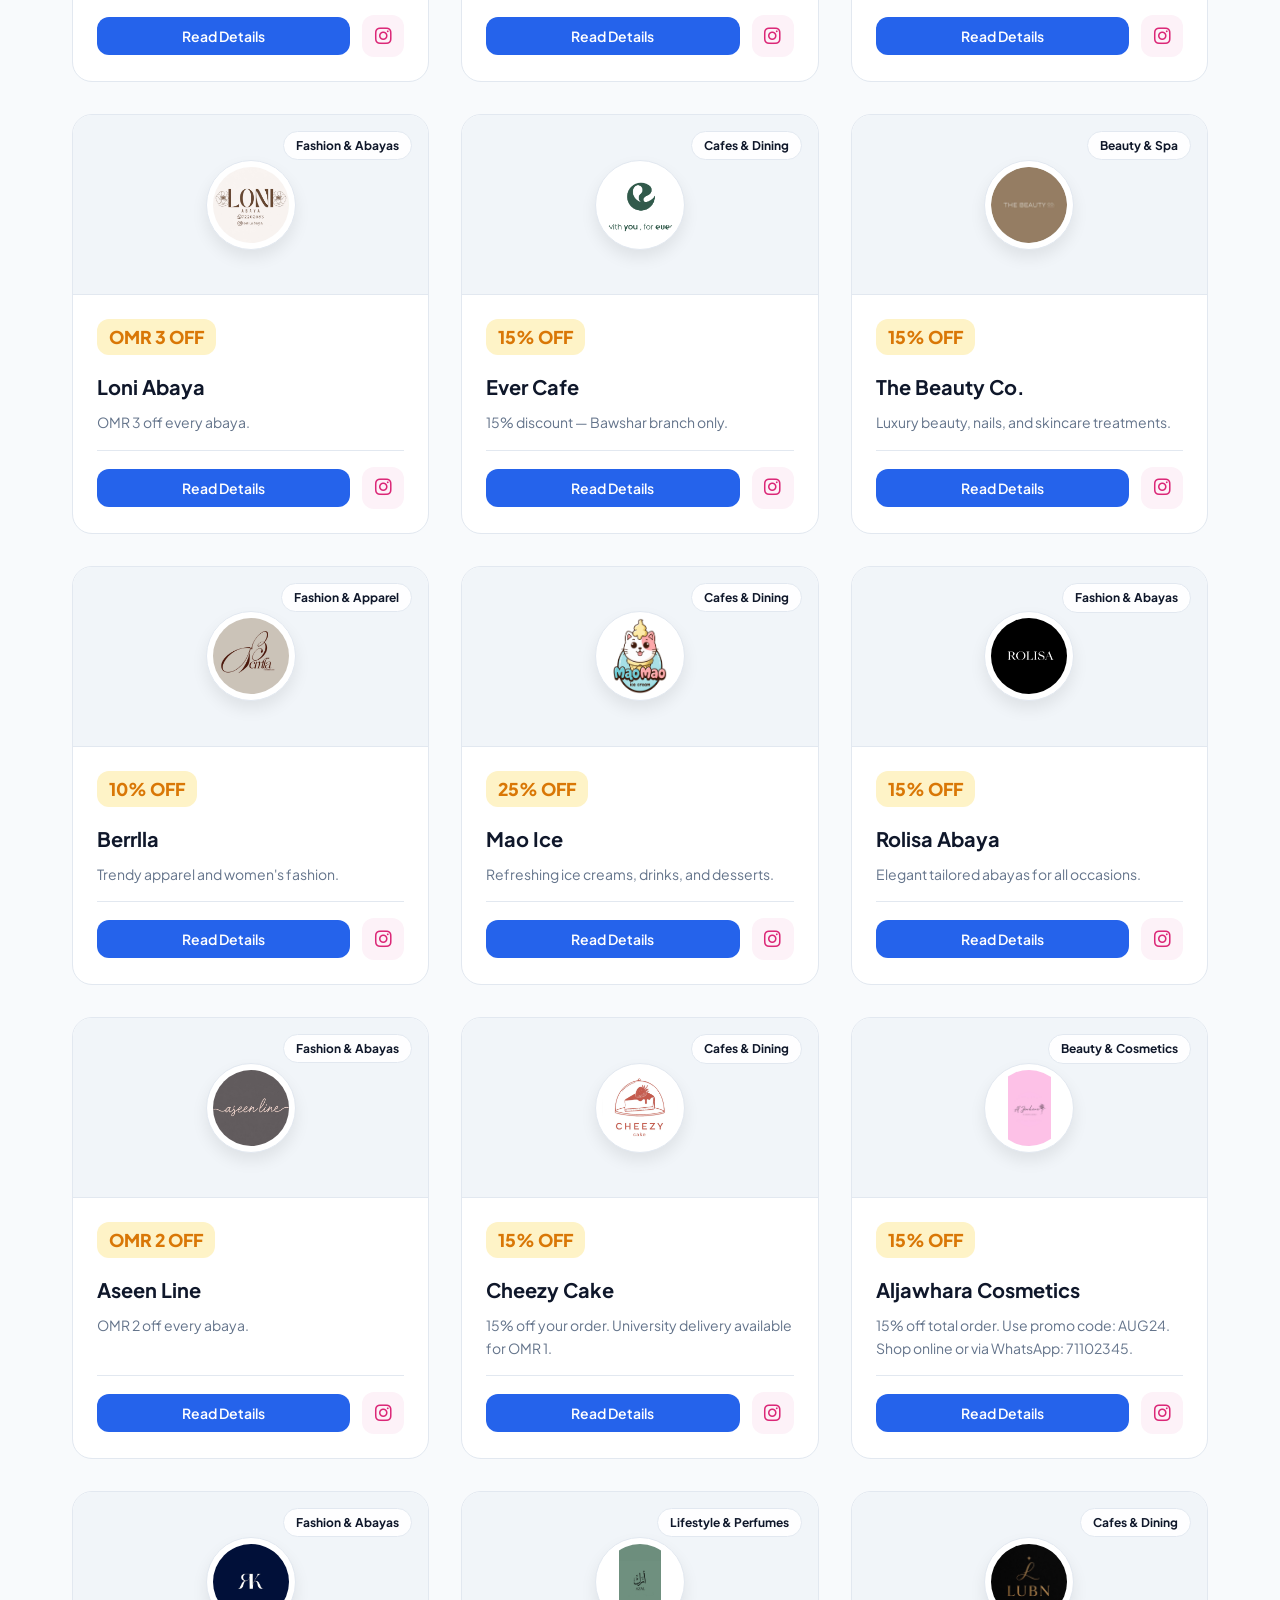
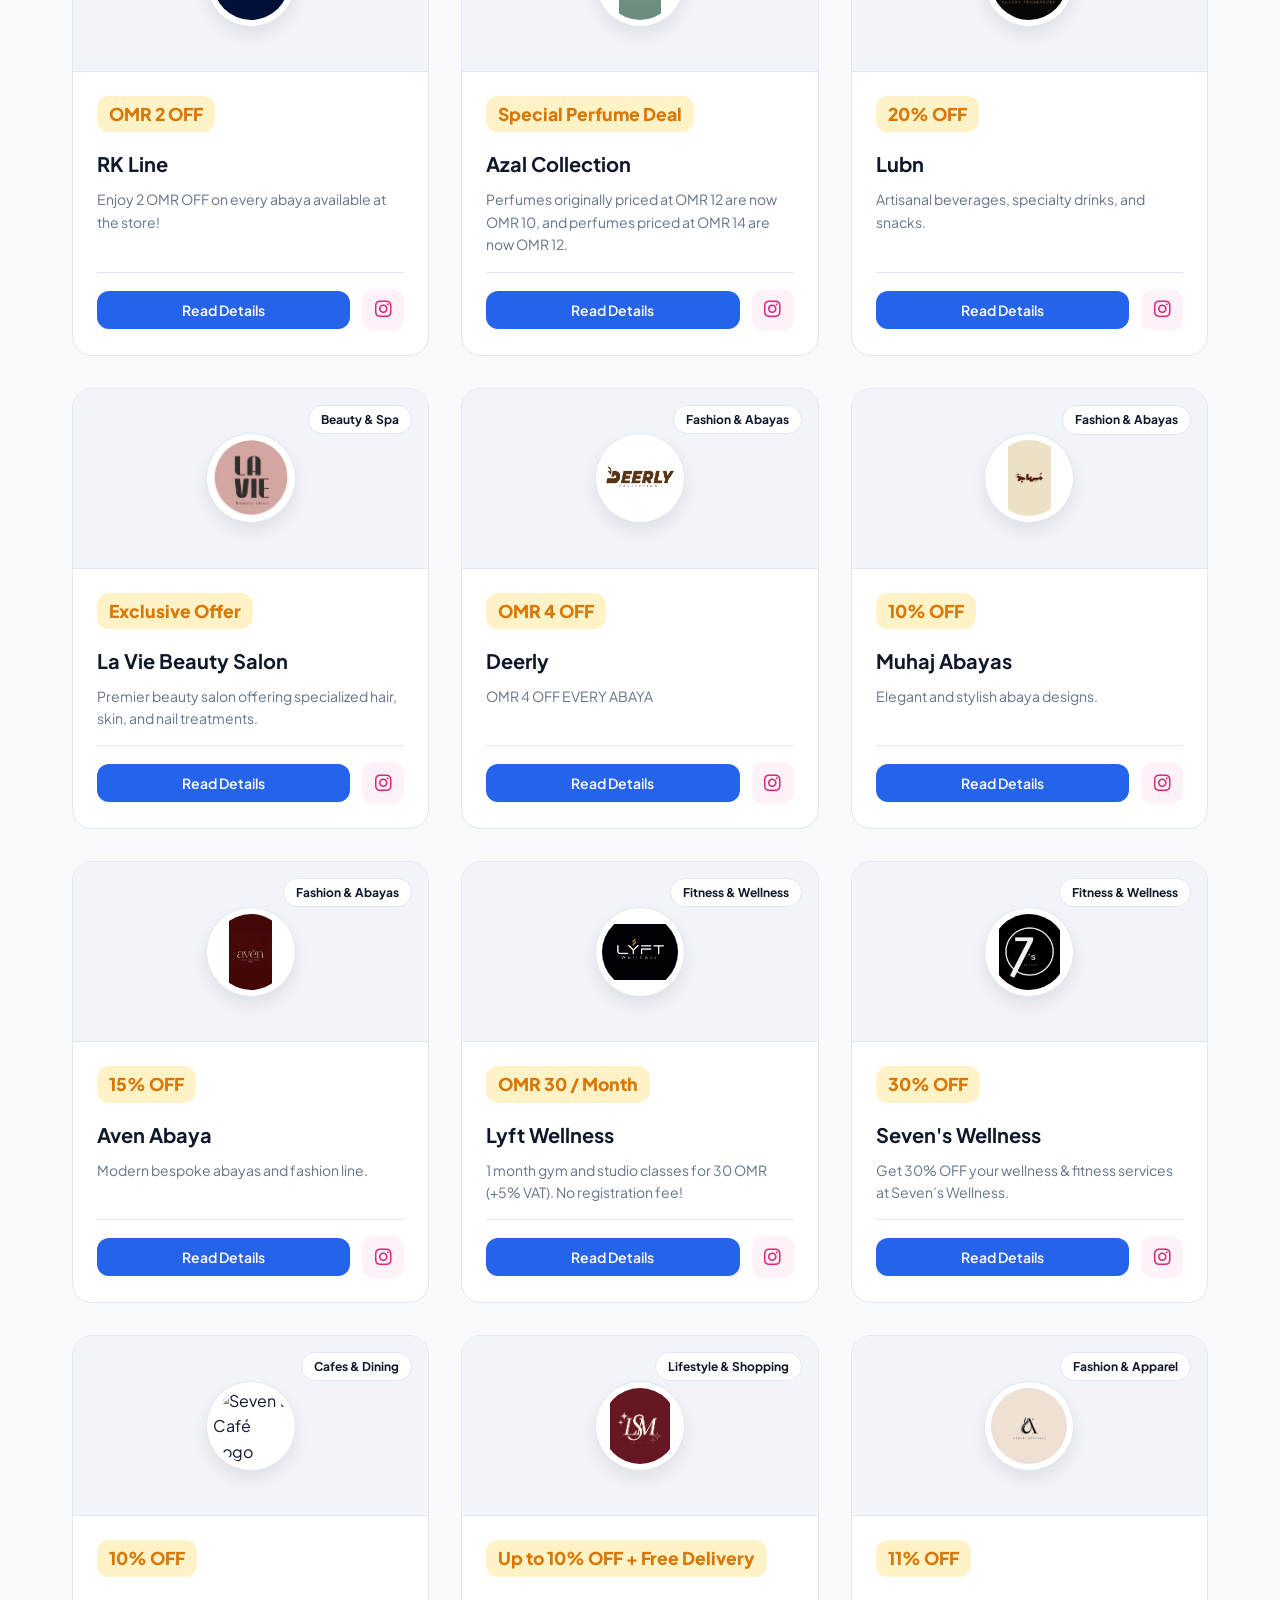
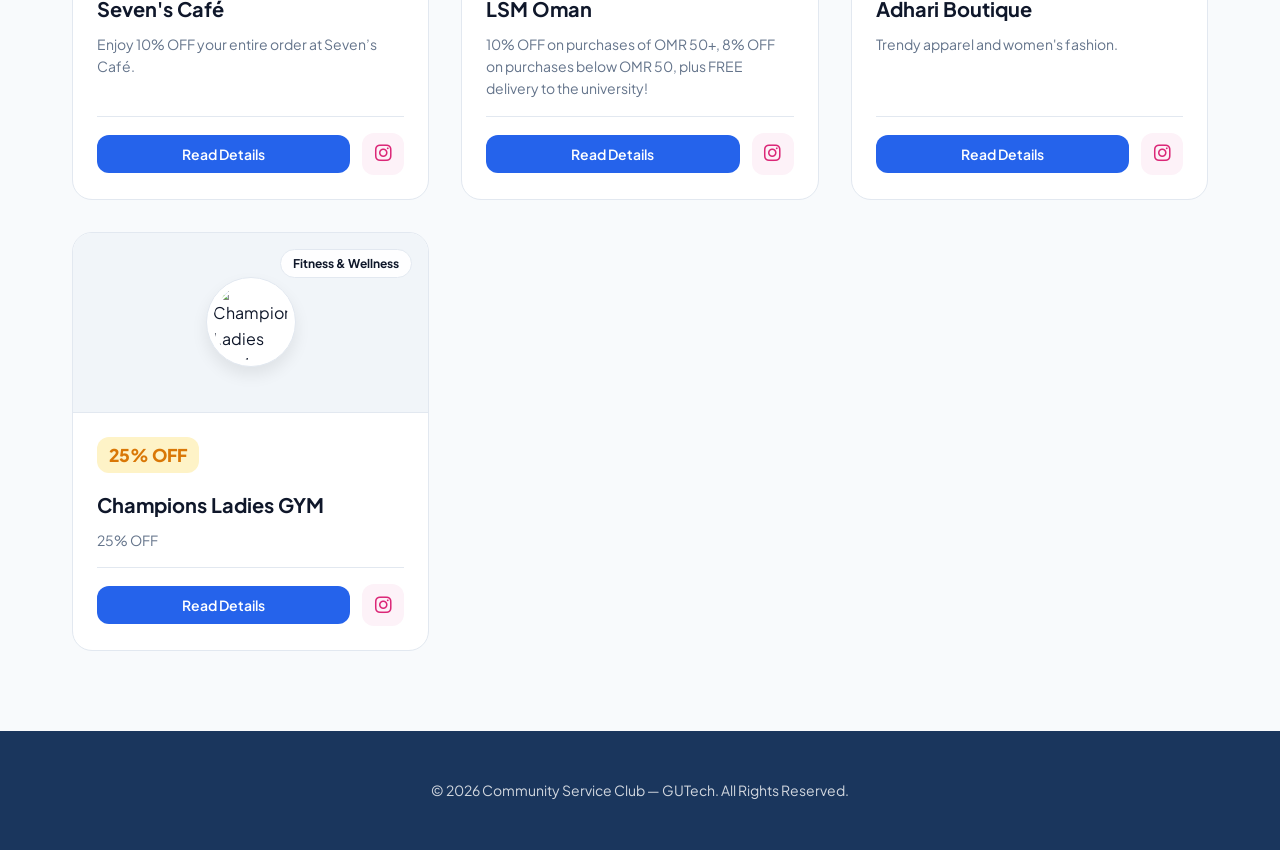
==== commit 903028bd: "Update index.html" ====
--- a/index.html
+++ b/index.html
@@ -929,17 +929,6 @@
                 logoImg: "aven-logo.jpeg",
                 instagram: "https://www.instagram.com/aven_abaya?igsi=MTYwMXh5YW1xcnZrMA==",
                 description: "Modern bespoke abayas and fashion line.",
-                terms: ["Must present valid GUTech ID"]
-            },
-            {
-                id: 44,
-                name: "Ann.om",
-                category: "services",
-                categoryLabel: "Fashion & Abayas",
-                discount: "10% OFF",
-                logoImg: "ann-logo.jpeg",
-                instagram: "https://www.instagram.com/ann.om_?igsi=MWNwY3p6Zzg4b3B1aQ==",
-                description: "Pure Omani honey, harvested with care from Oman’s mountains and valleys—natural energy for busy days and a moment to slow down.",
                 terms: ["Must present valid GUTech ID"]
             },
             {
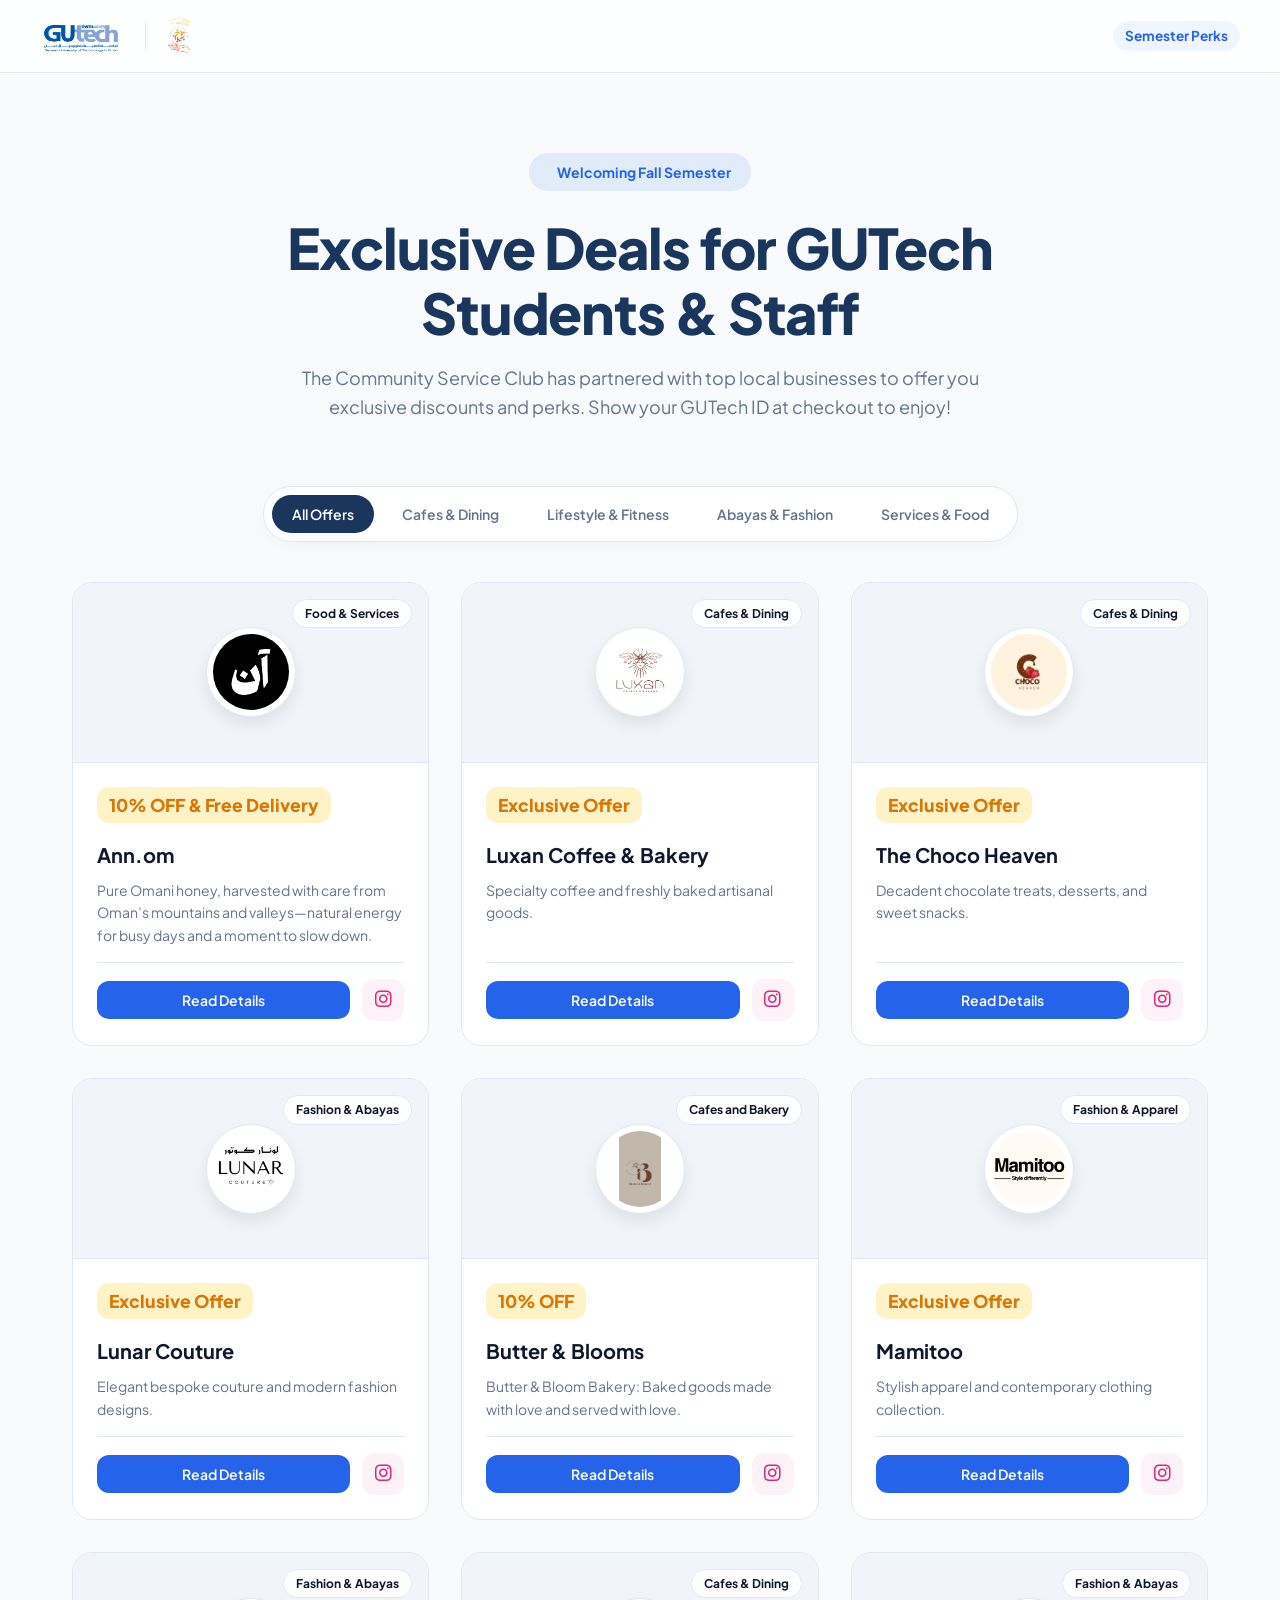
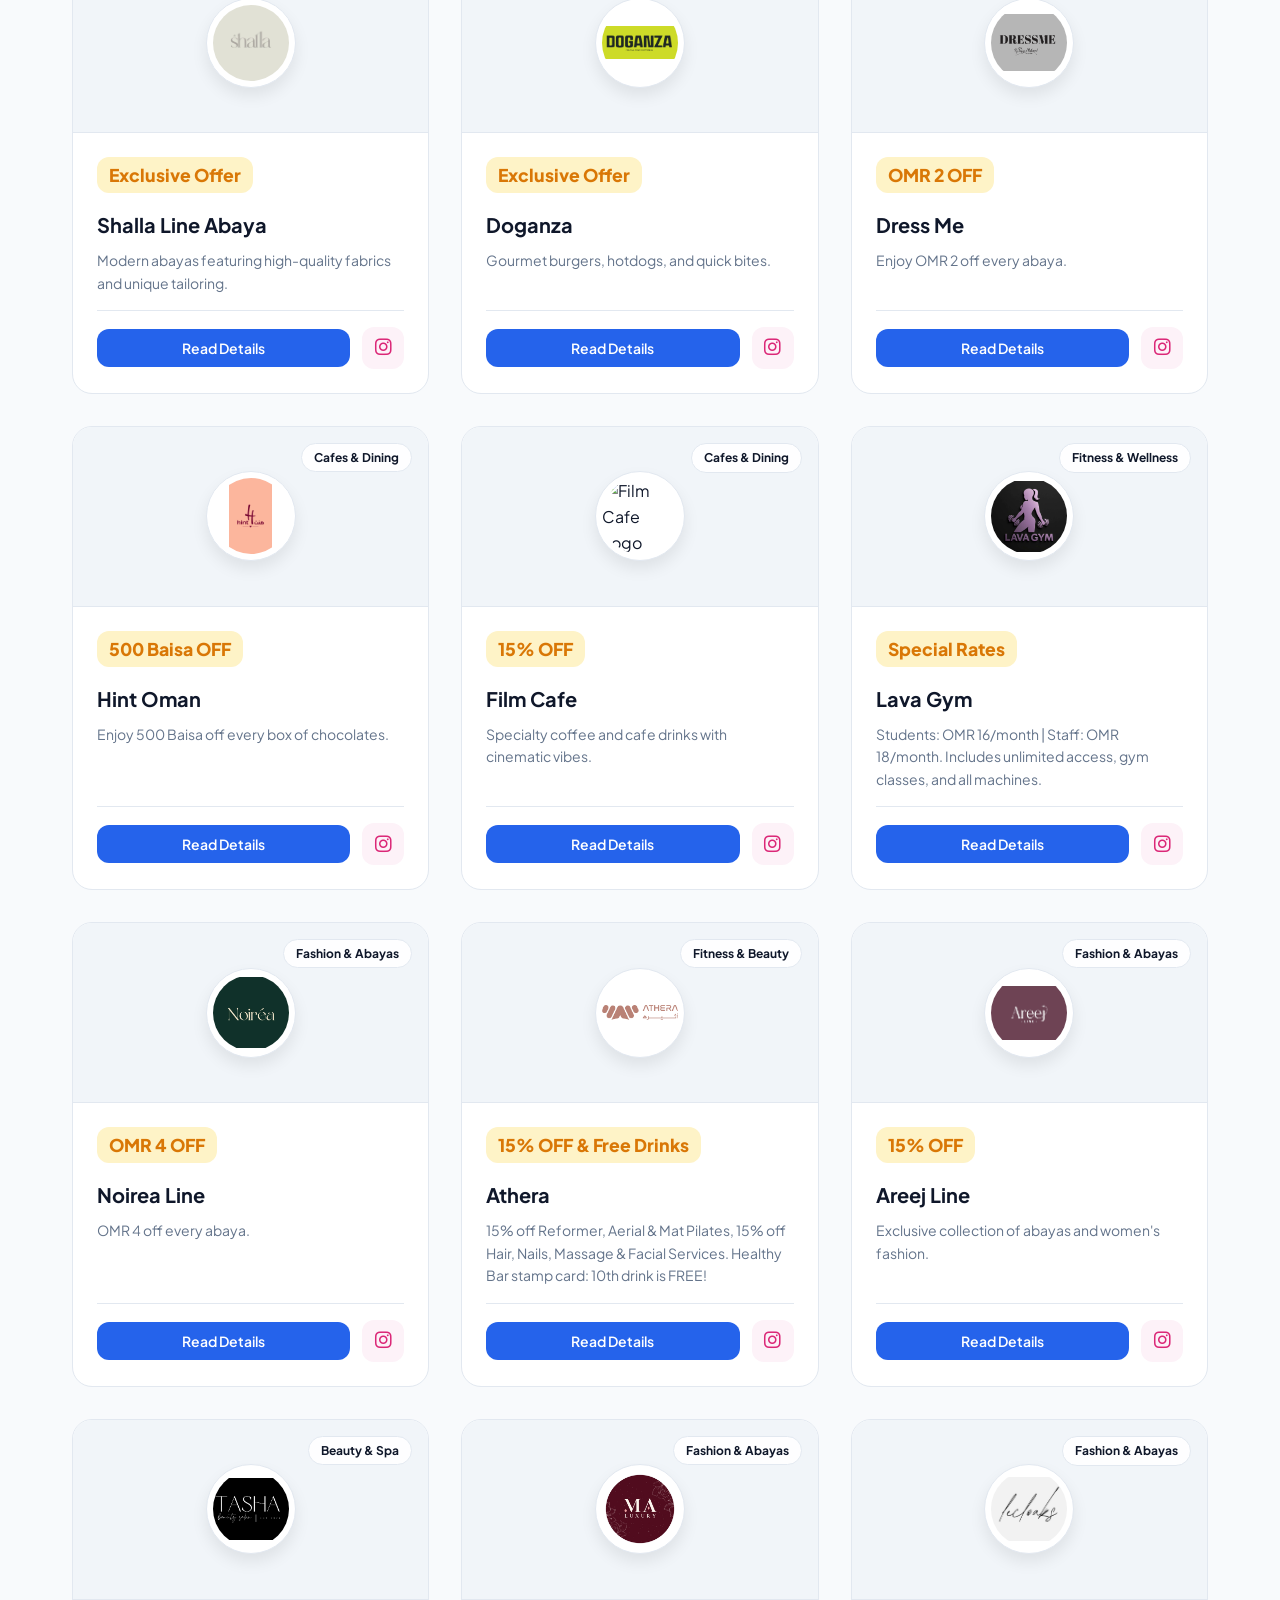
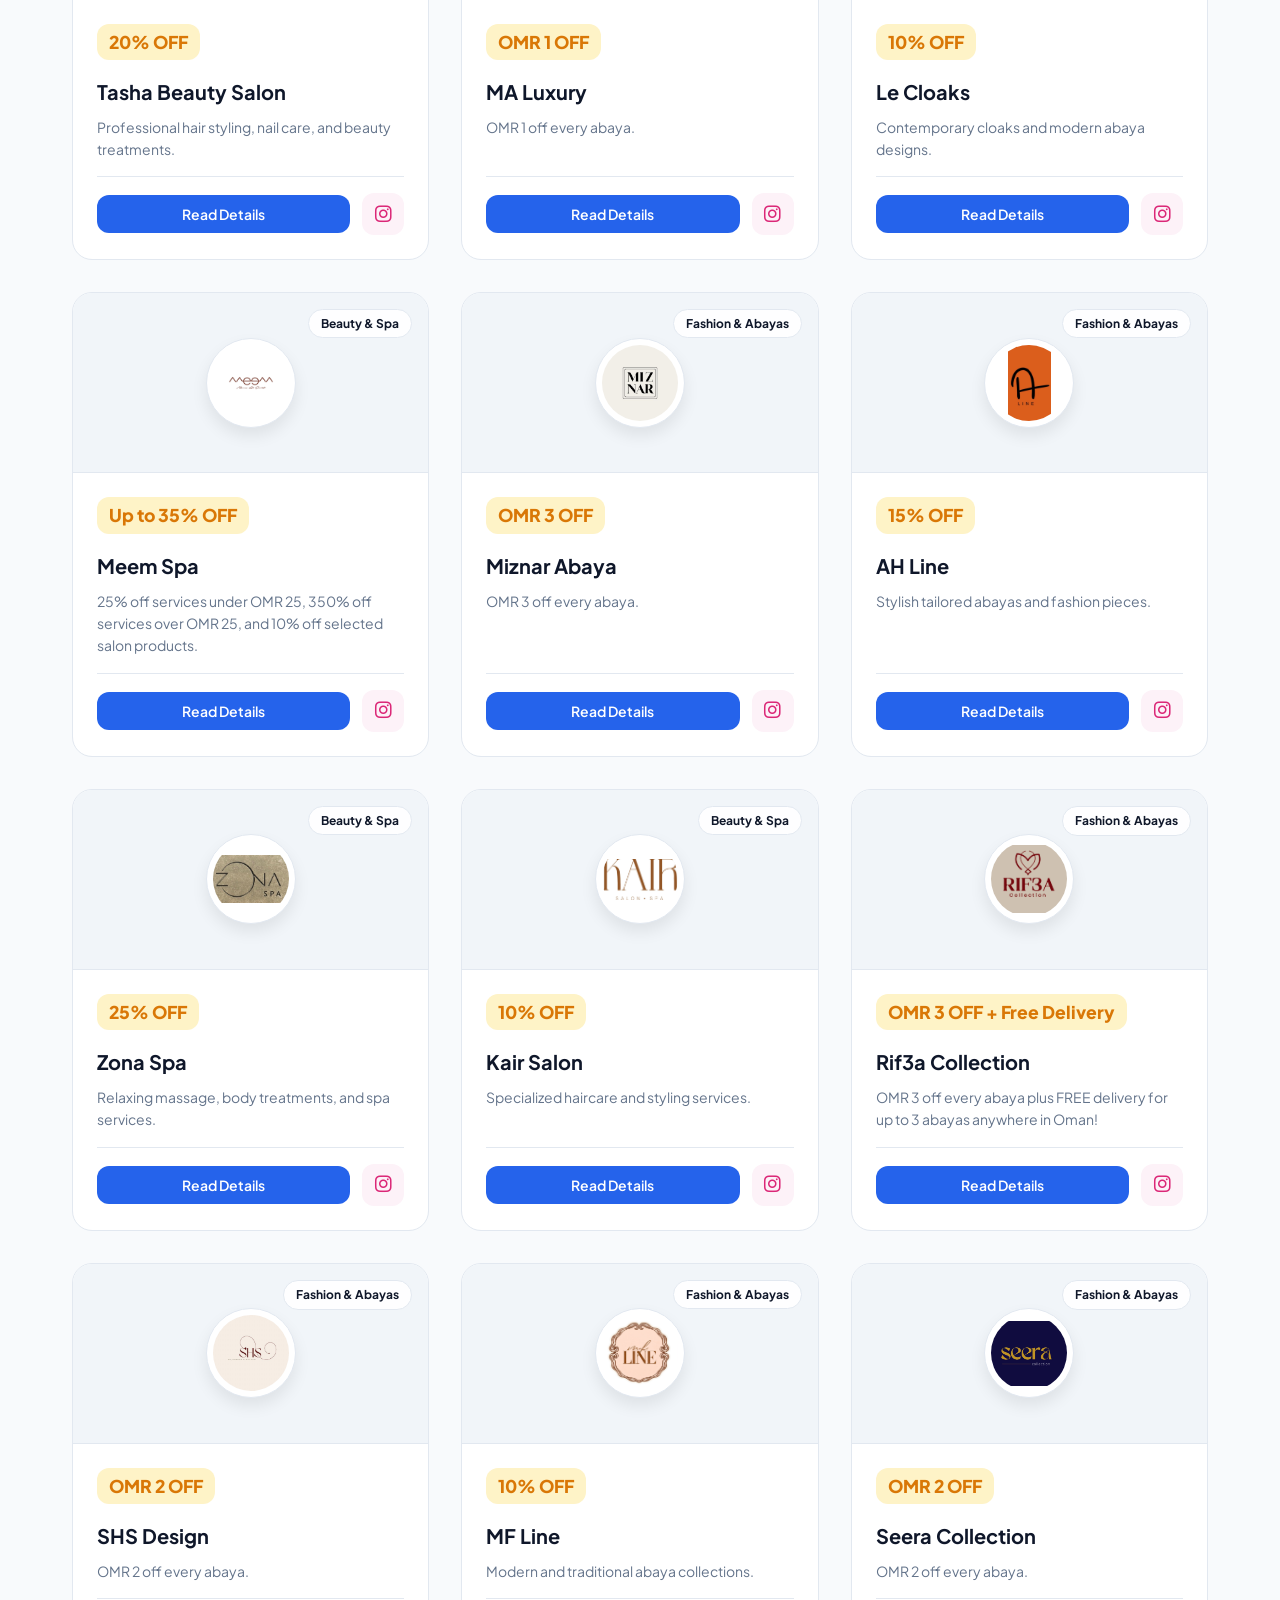
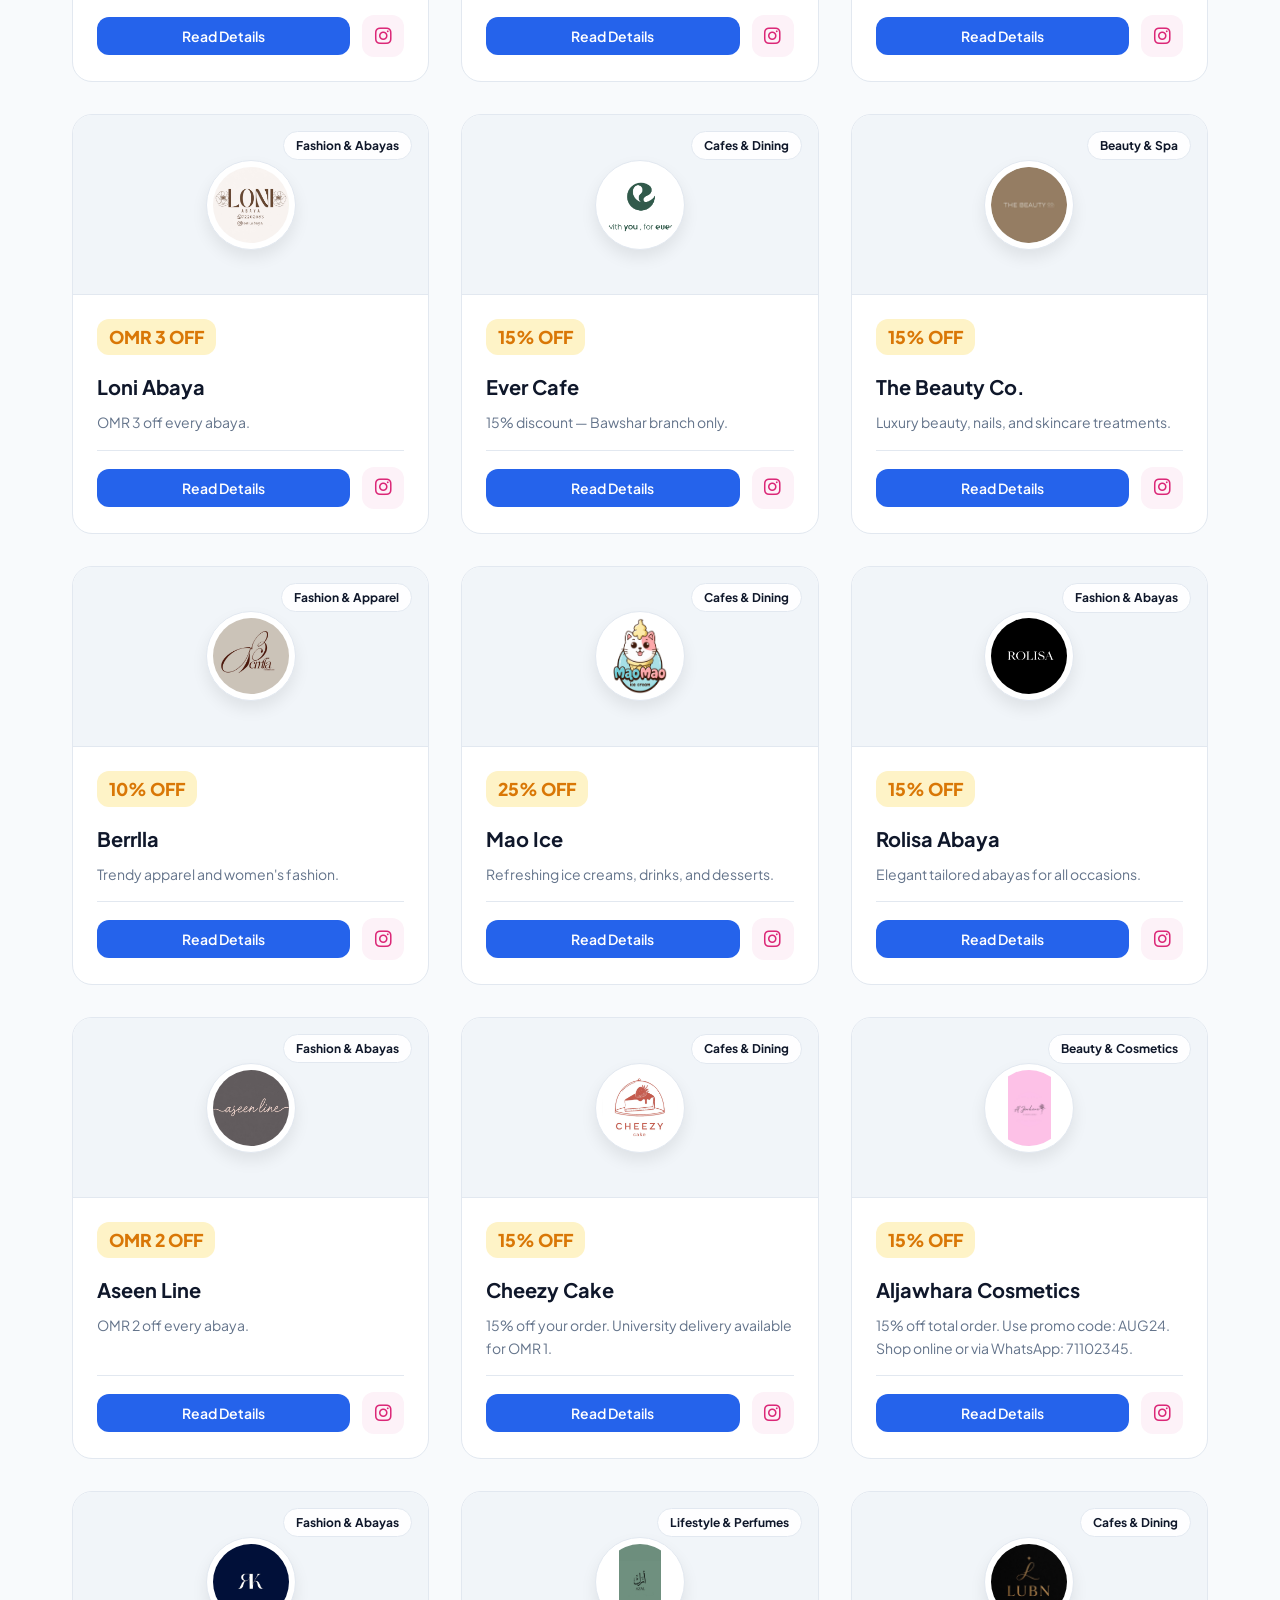
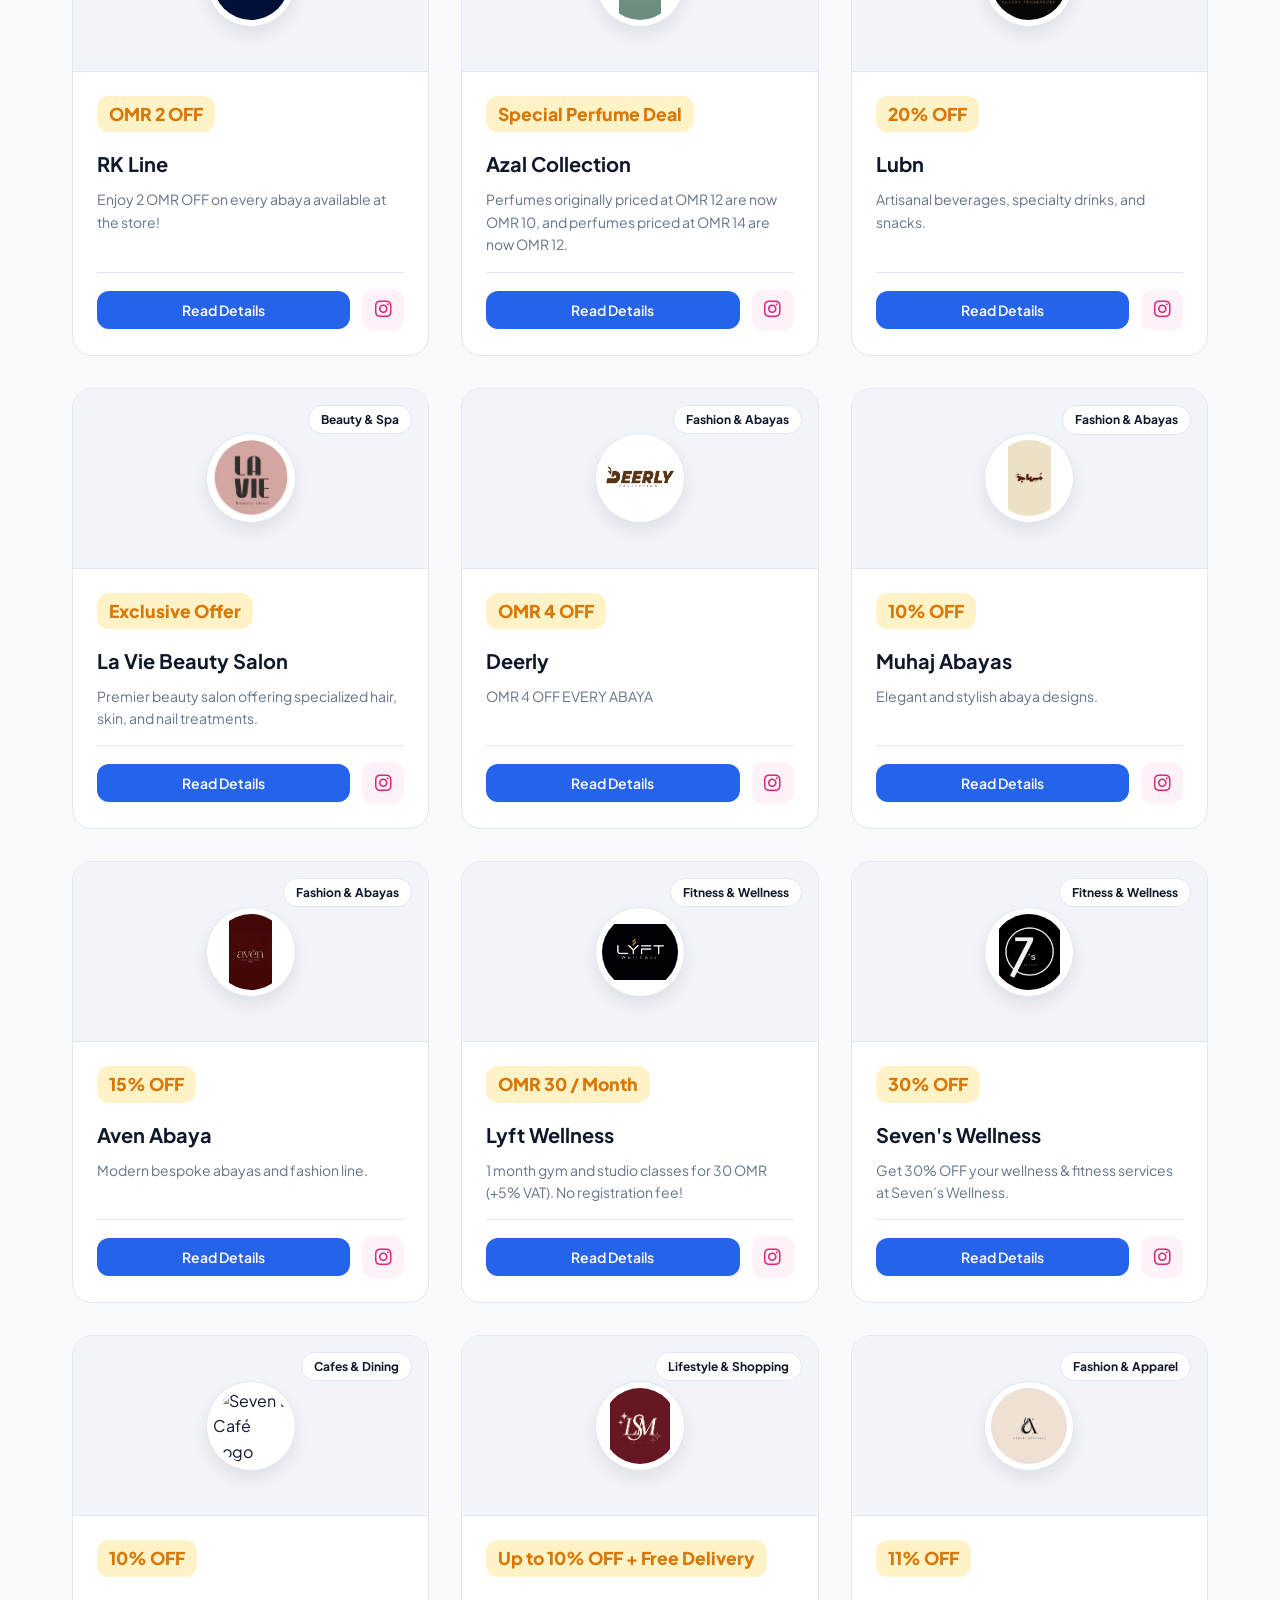
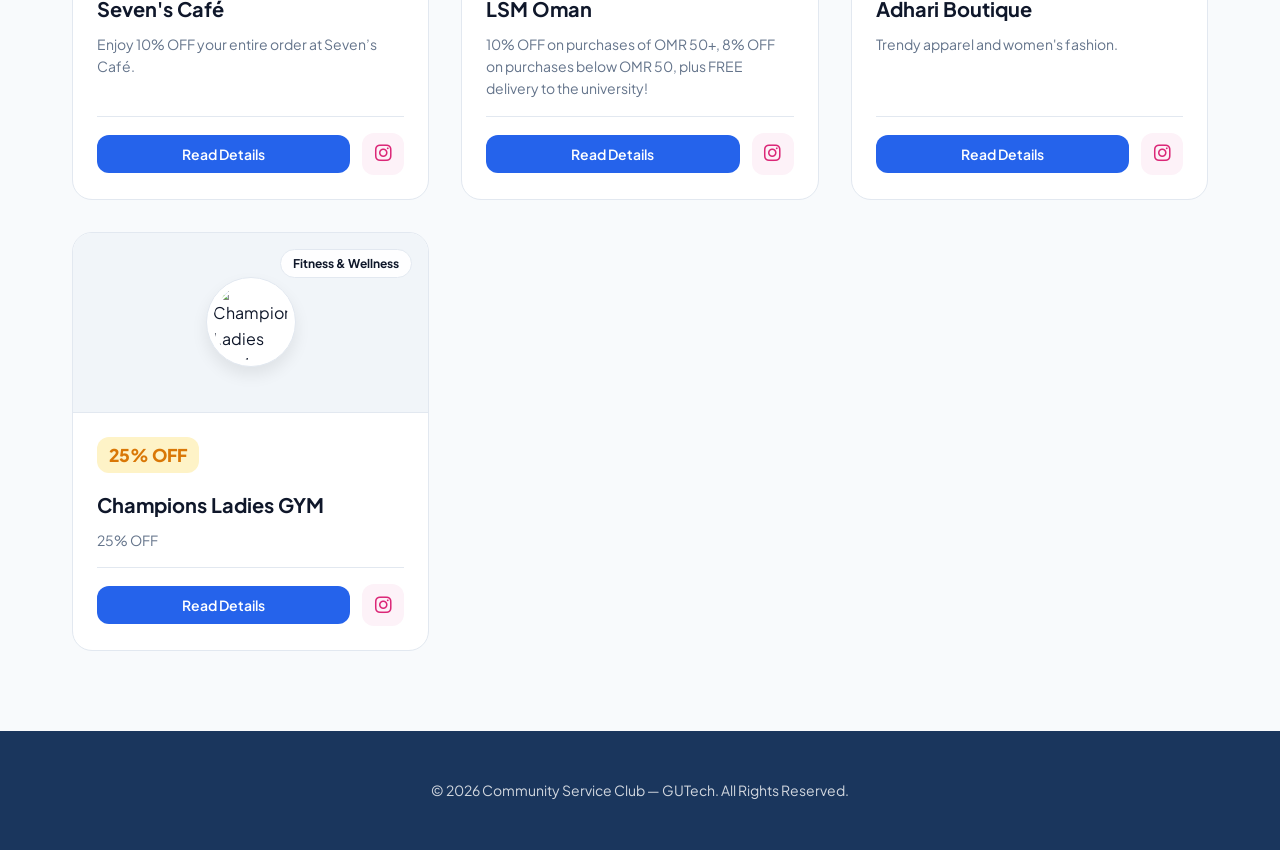
==== commit cd4acd71: "Update index.html" ====
--- a/index.html
+++ b/index.html
@@ -427,7 +427,8 @@
             <button class="filter-btn active" data-filter="all">All Offers</button>
             <button class="filter-btn" data-filter="cafes">Cafes & Dining</button>
             <button class="filter-btn" data-filter="lifestyle">Lifestyle & Fitness</button>
-            <button class="filter-btn" data-filter="services">Services & Retail</button>
+            <button class="filter-btn" data-filter="fashion">Abayas & Fashion</button>
+            <button class="filter-btn" data-filter="services">Services & Food</button>
         </div>
     </div>
 
@@ -463,7 +464,7 @@
                 name: "Ann.om",
                 category: "services",
                 categoryLabel: "Food & Services",
-                discount: "10% OFF",
+                discount: "10% OFF & Free Delivery",
                 logoImg: "ann-logo.jpeg",
                 instagram: "https://www.instagram.com/ann.om_?igsi=MWNwY3p6Zzg4b3B1aQ==",
                 description: "Pure Omani honey, harvested with care from Oman’s mountains and valleys—natural energy for busy days and a moment to slow down.",
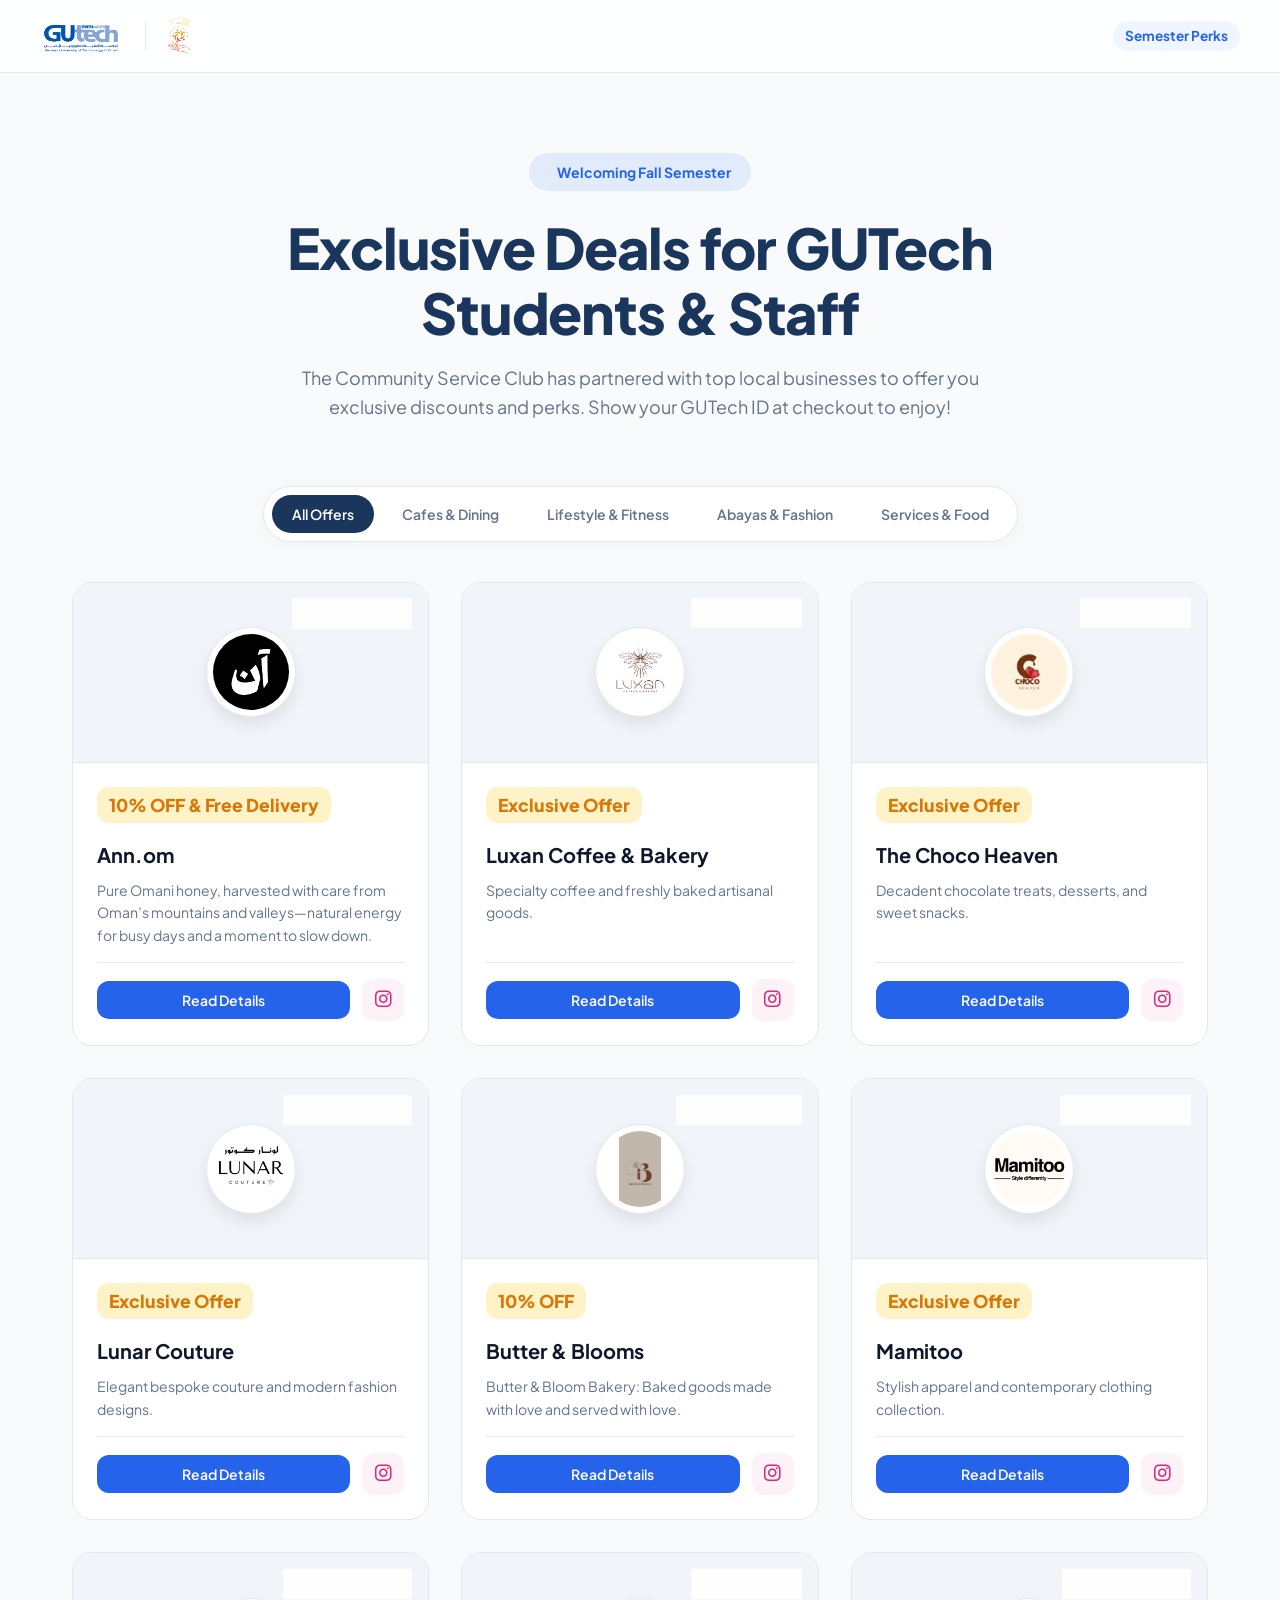
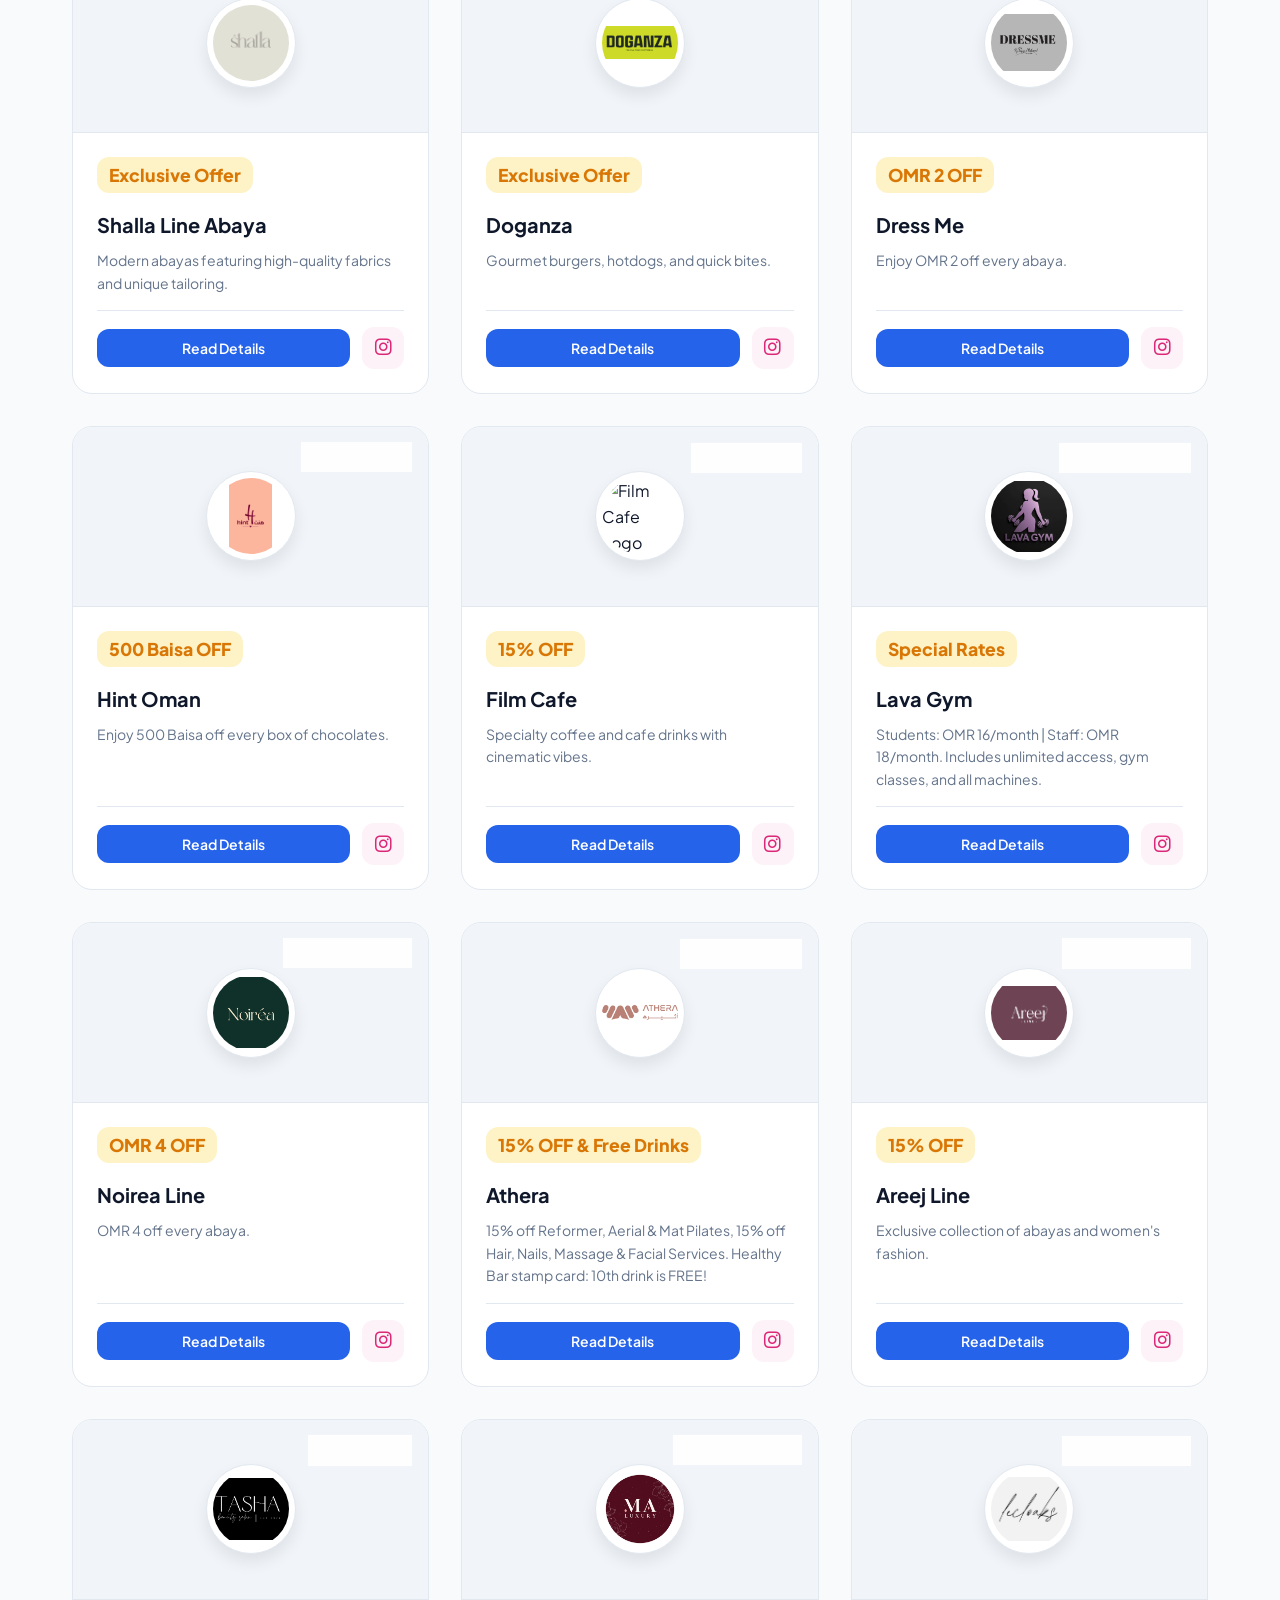
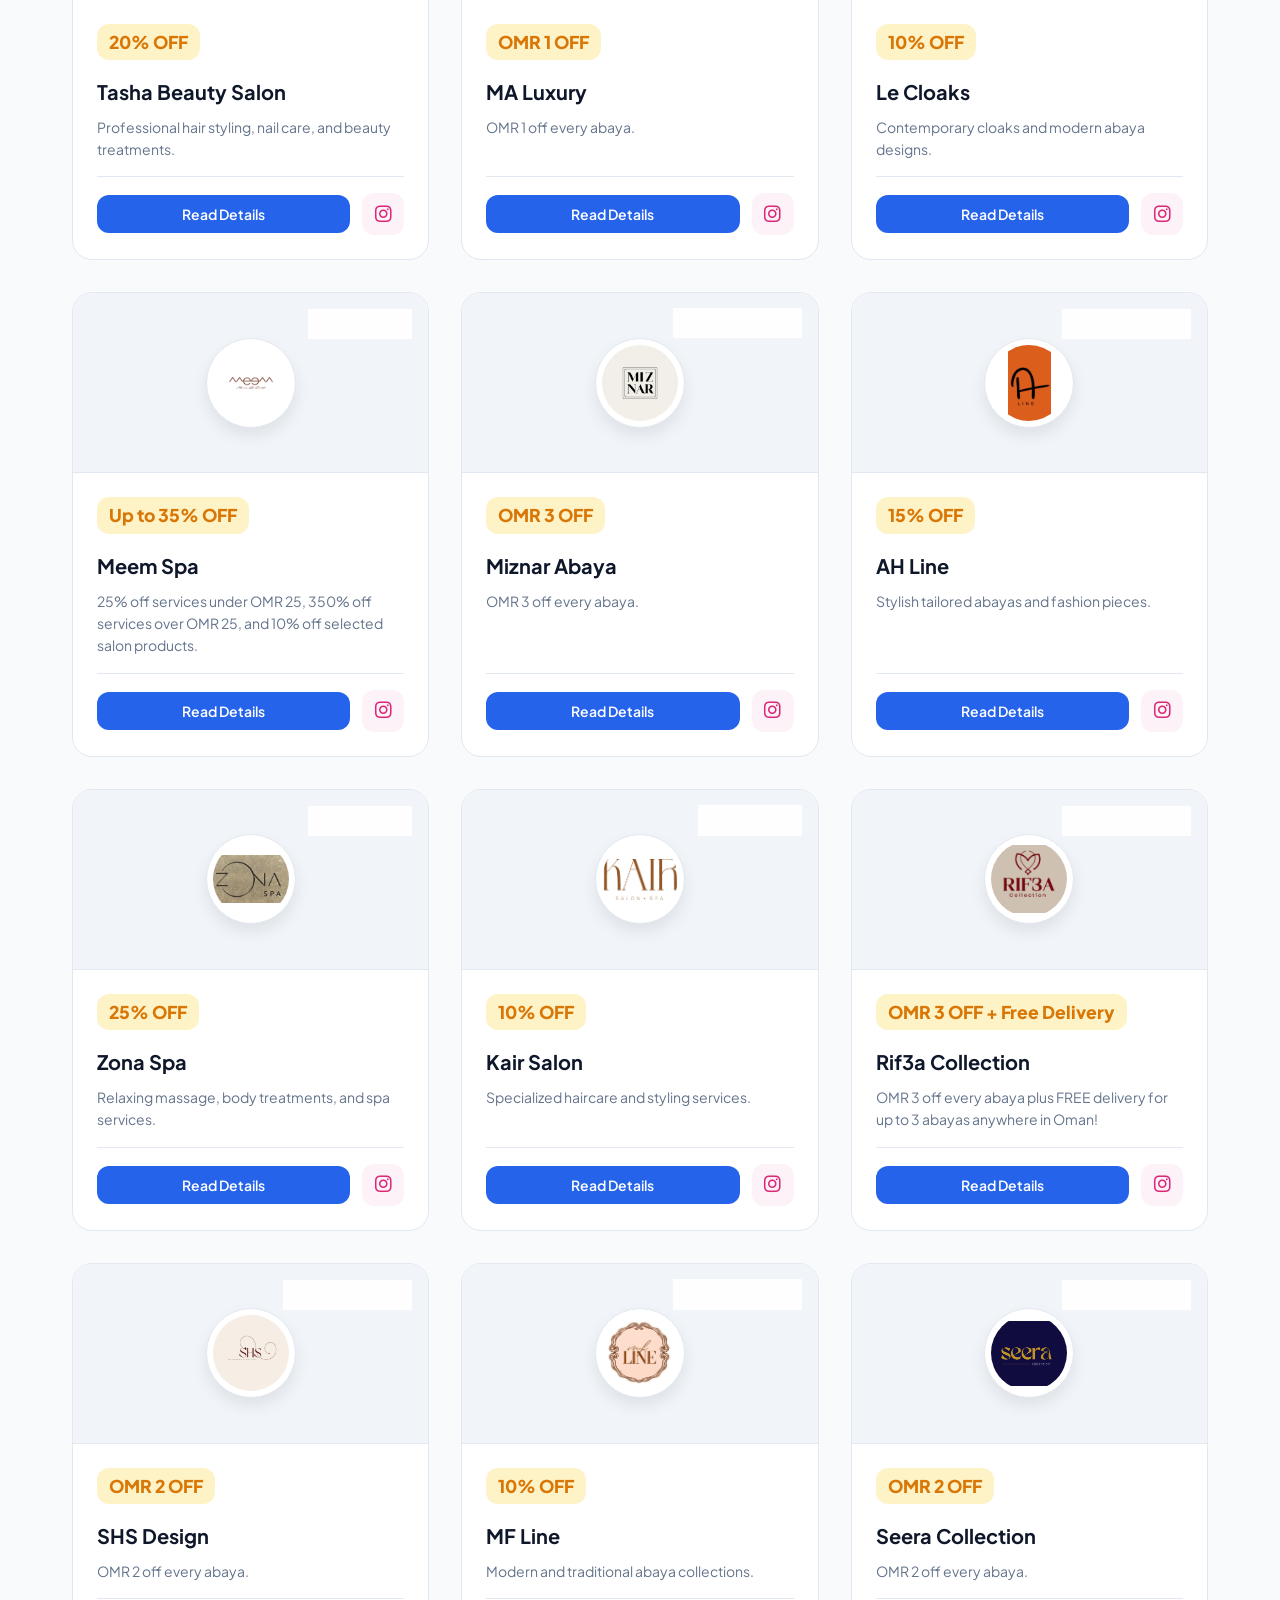
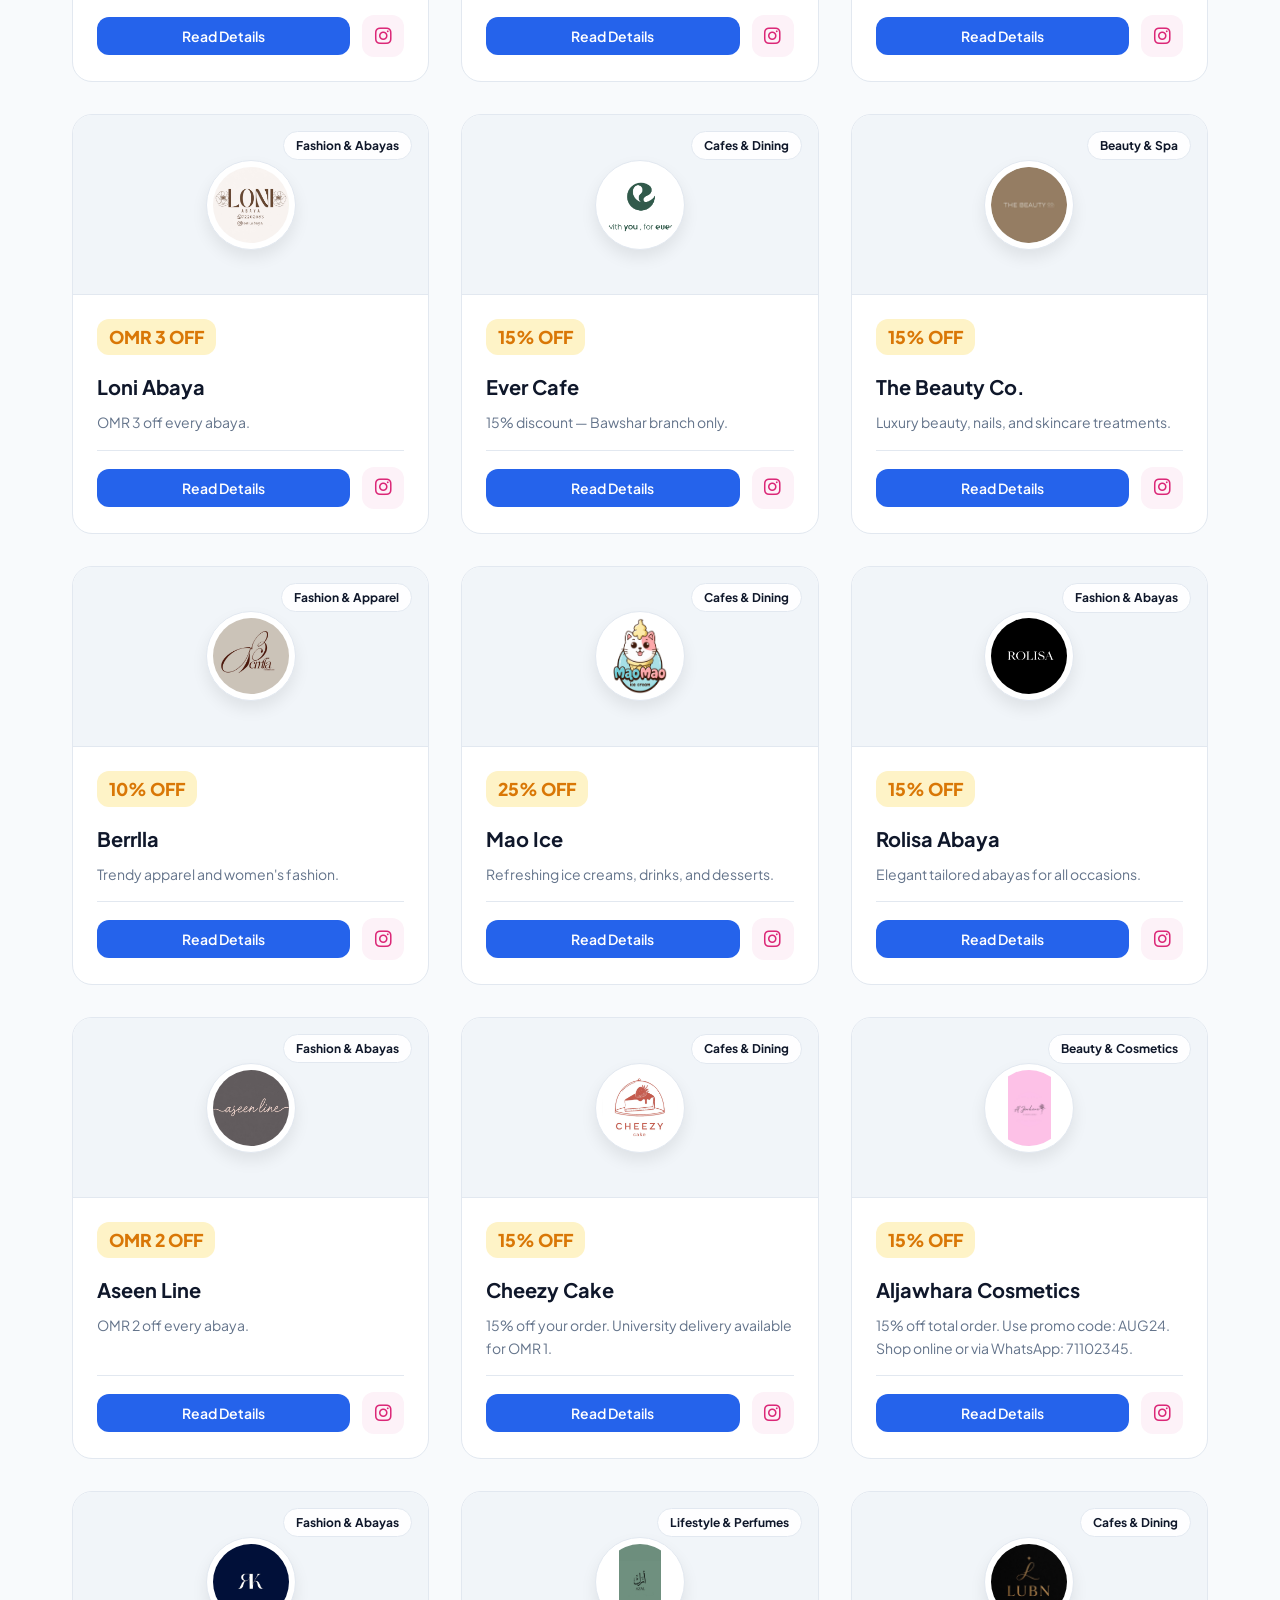
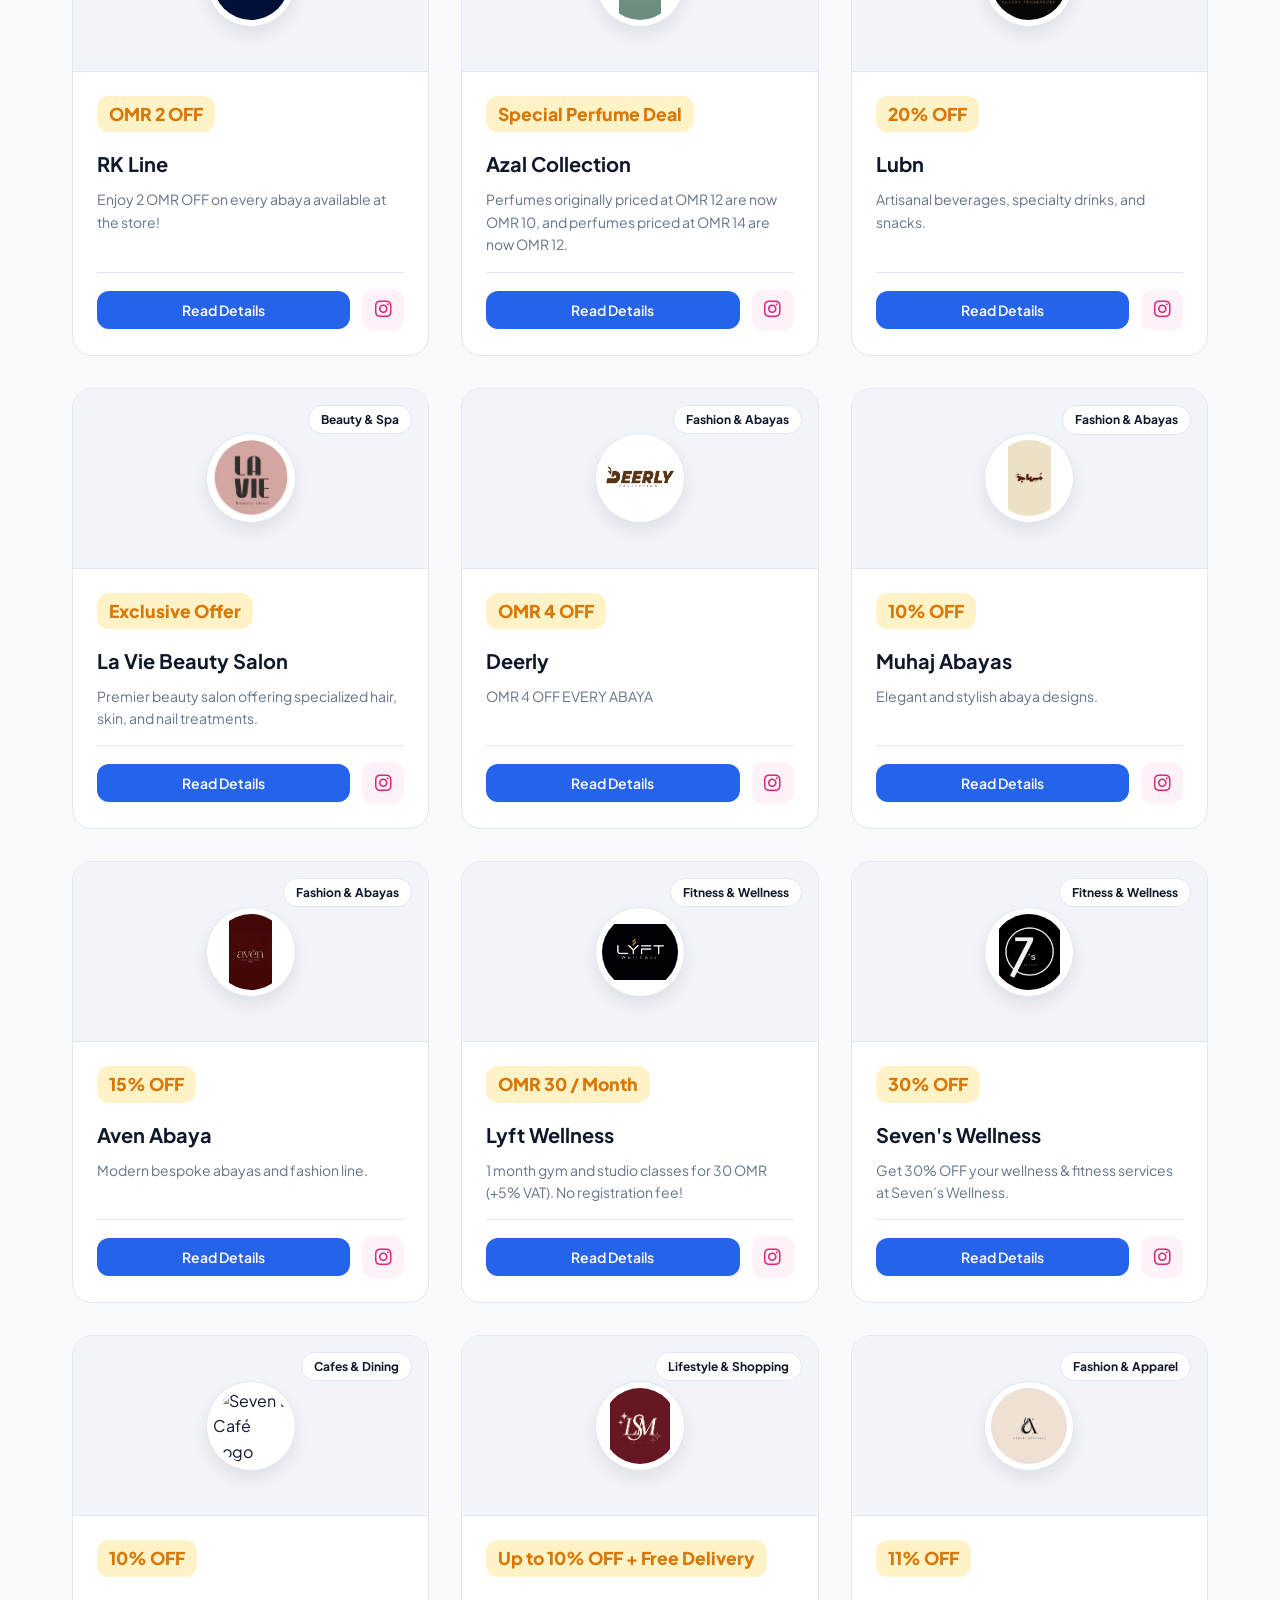
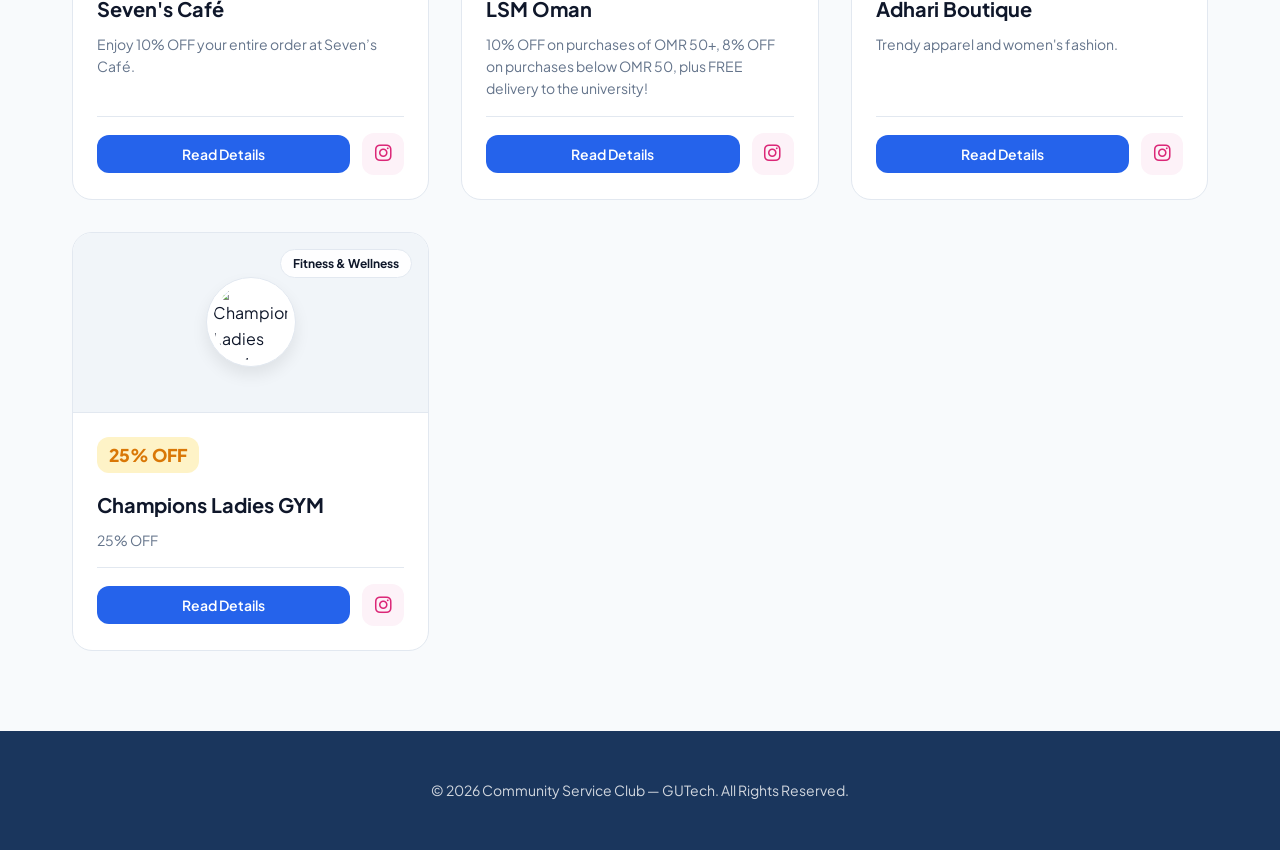
==== commit cc99017e: "Update index.html" ====
--- a/index.html
+++ b/index.html
@@ -396,6 +396,15 @@
             font-size: 0.875rem;
         }
     </style>
+    <!-- Google tag (gtag.js) -->
+<script async src="https://www.googletagmanager.com/gtag/js?id=G-KRCD4JEB4G"></script>
+<script>
+  window.dataLayer = window.dataLayer || [];
+  function gtag(){dataLayer.push(arguments);}
+  gtag('js', new Date());
+
+  gtag('config', 'G-KRCD4JEB4G');
+</script>
 </head>
 <body>
 
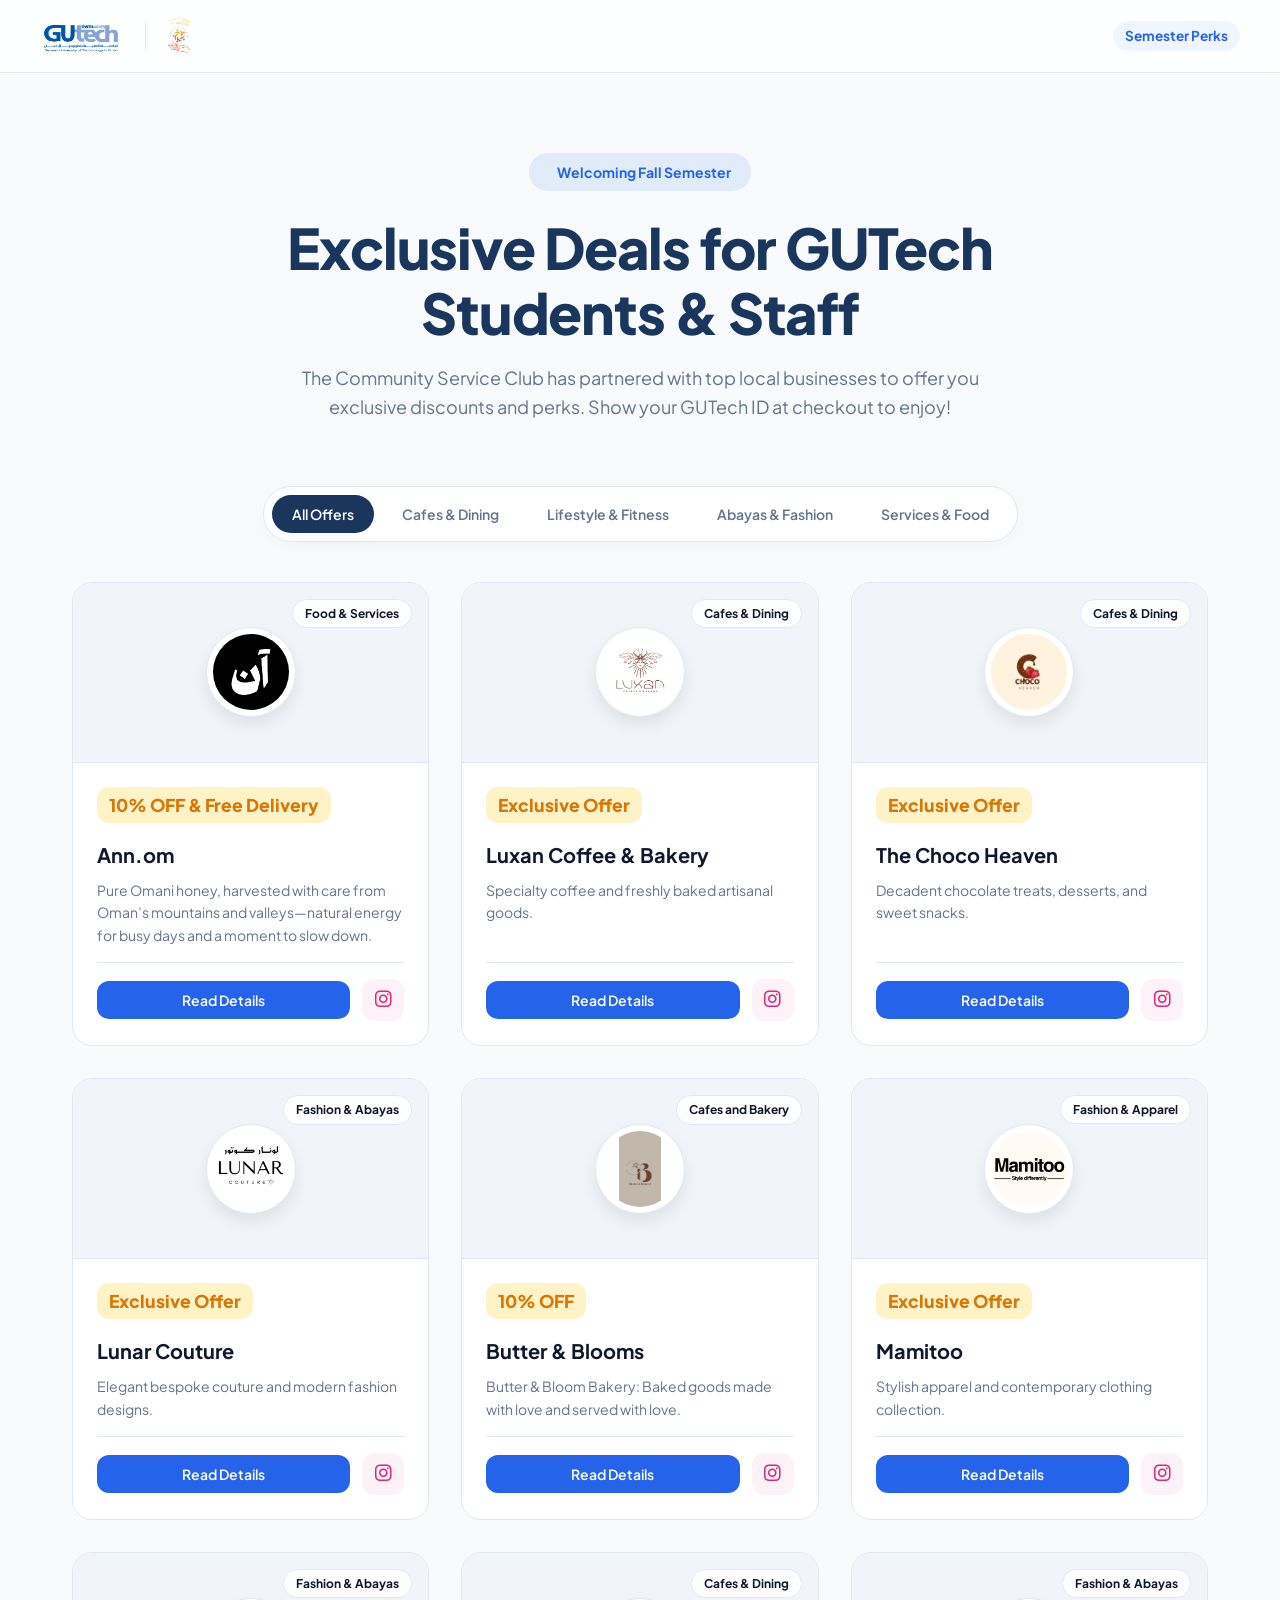
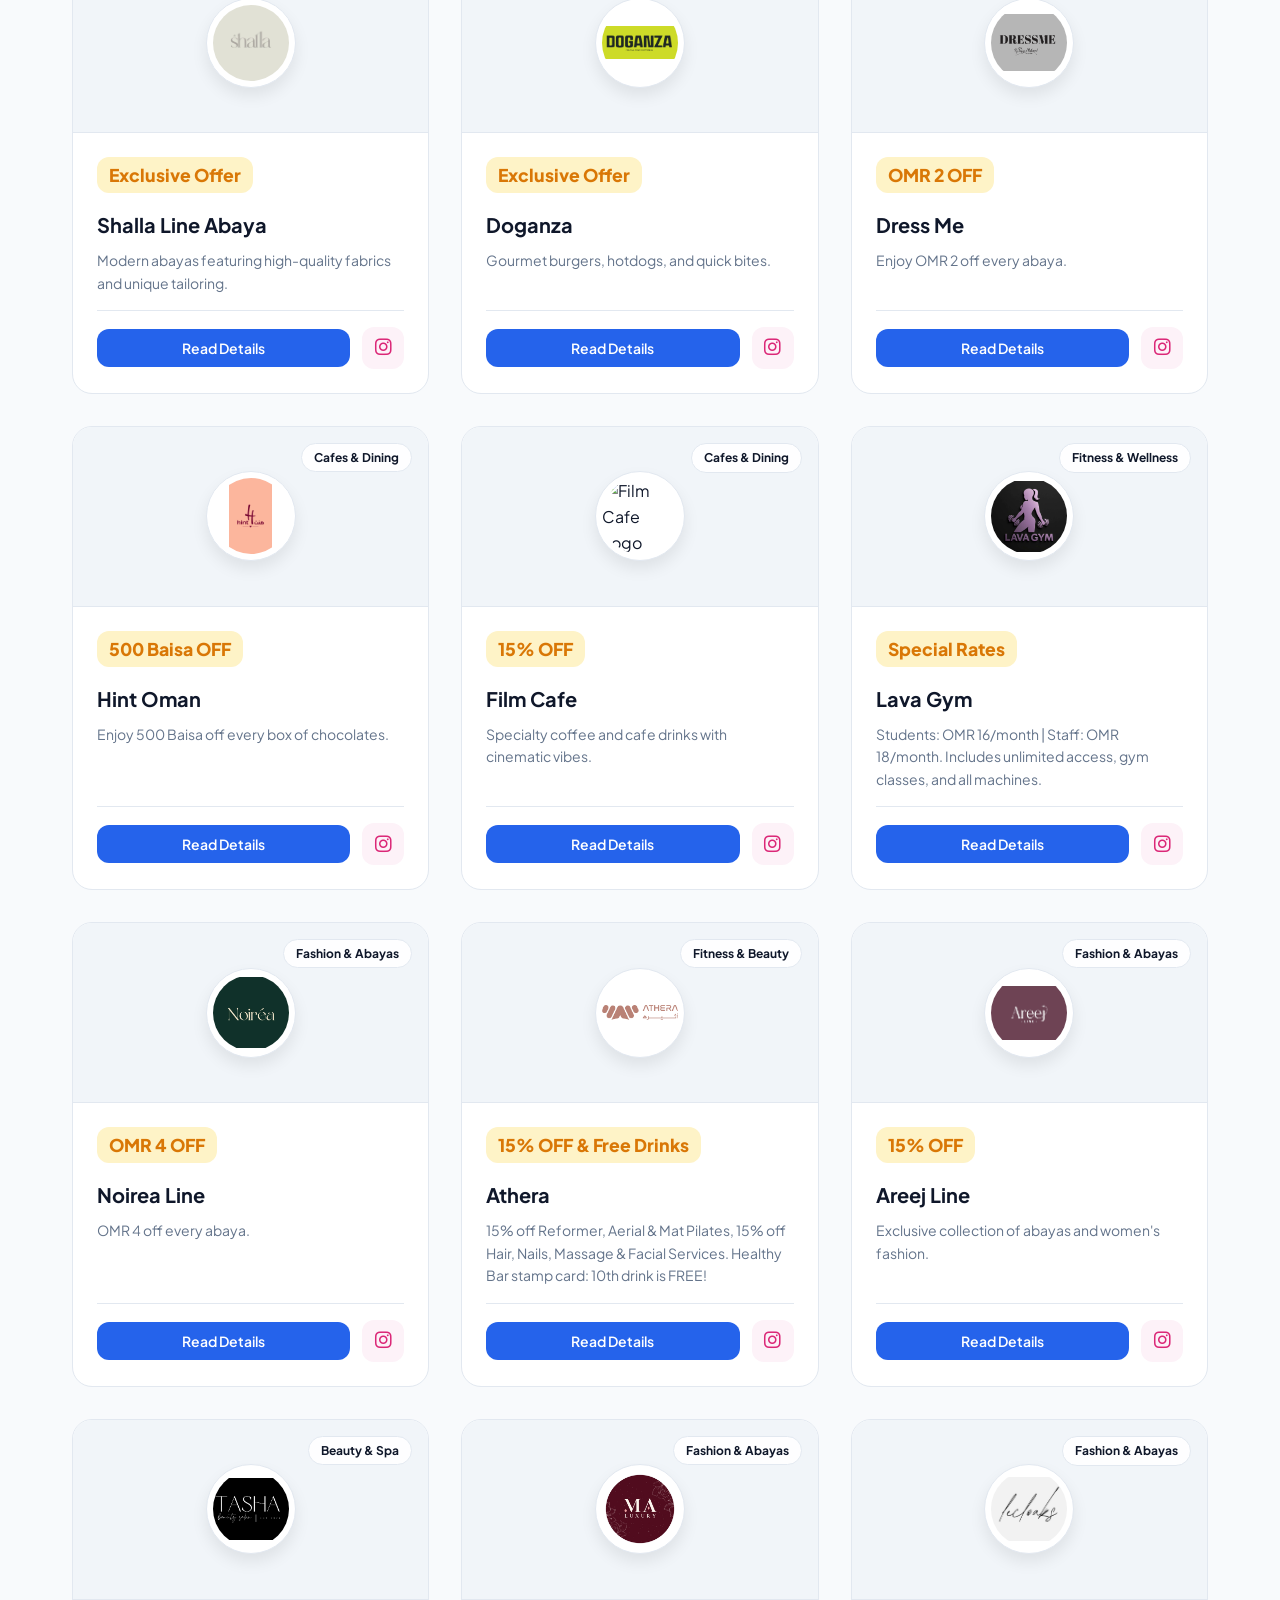
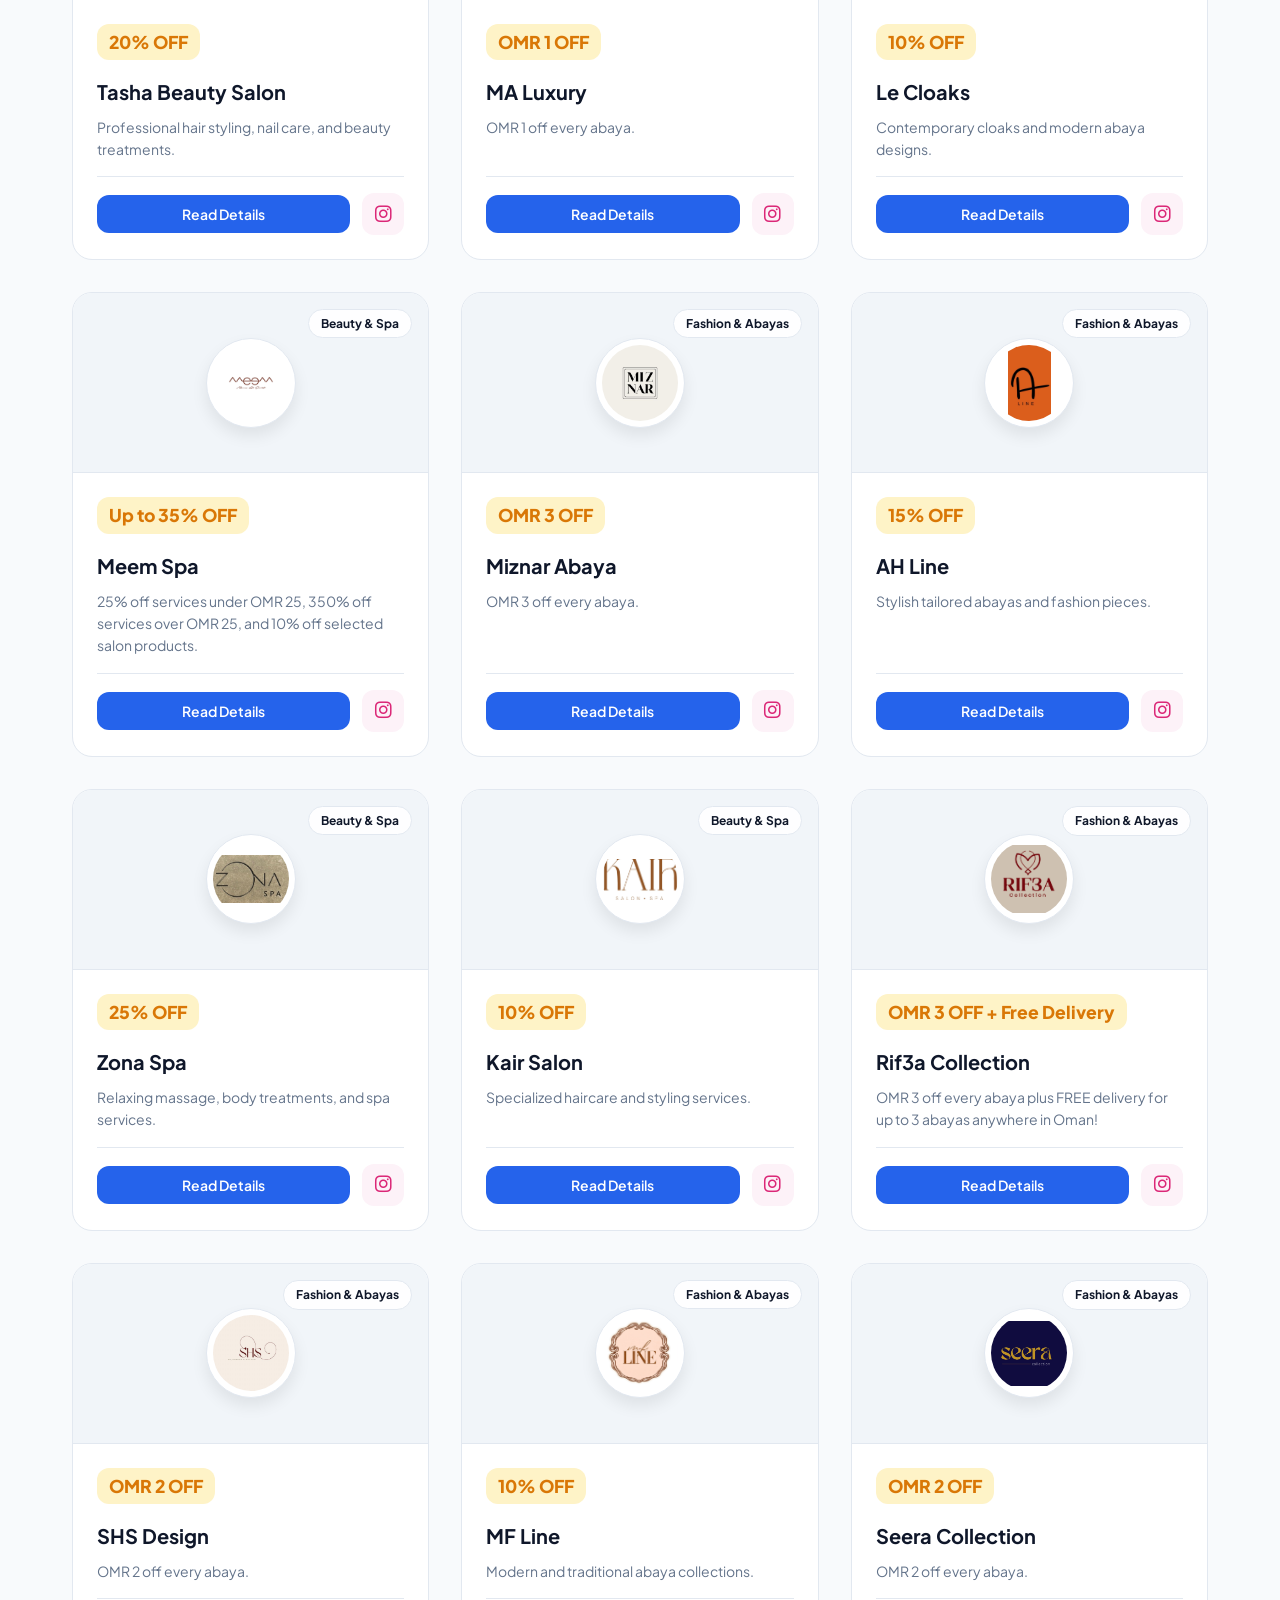
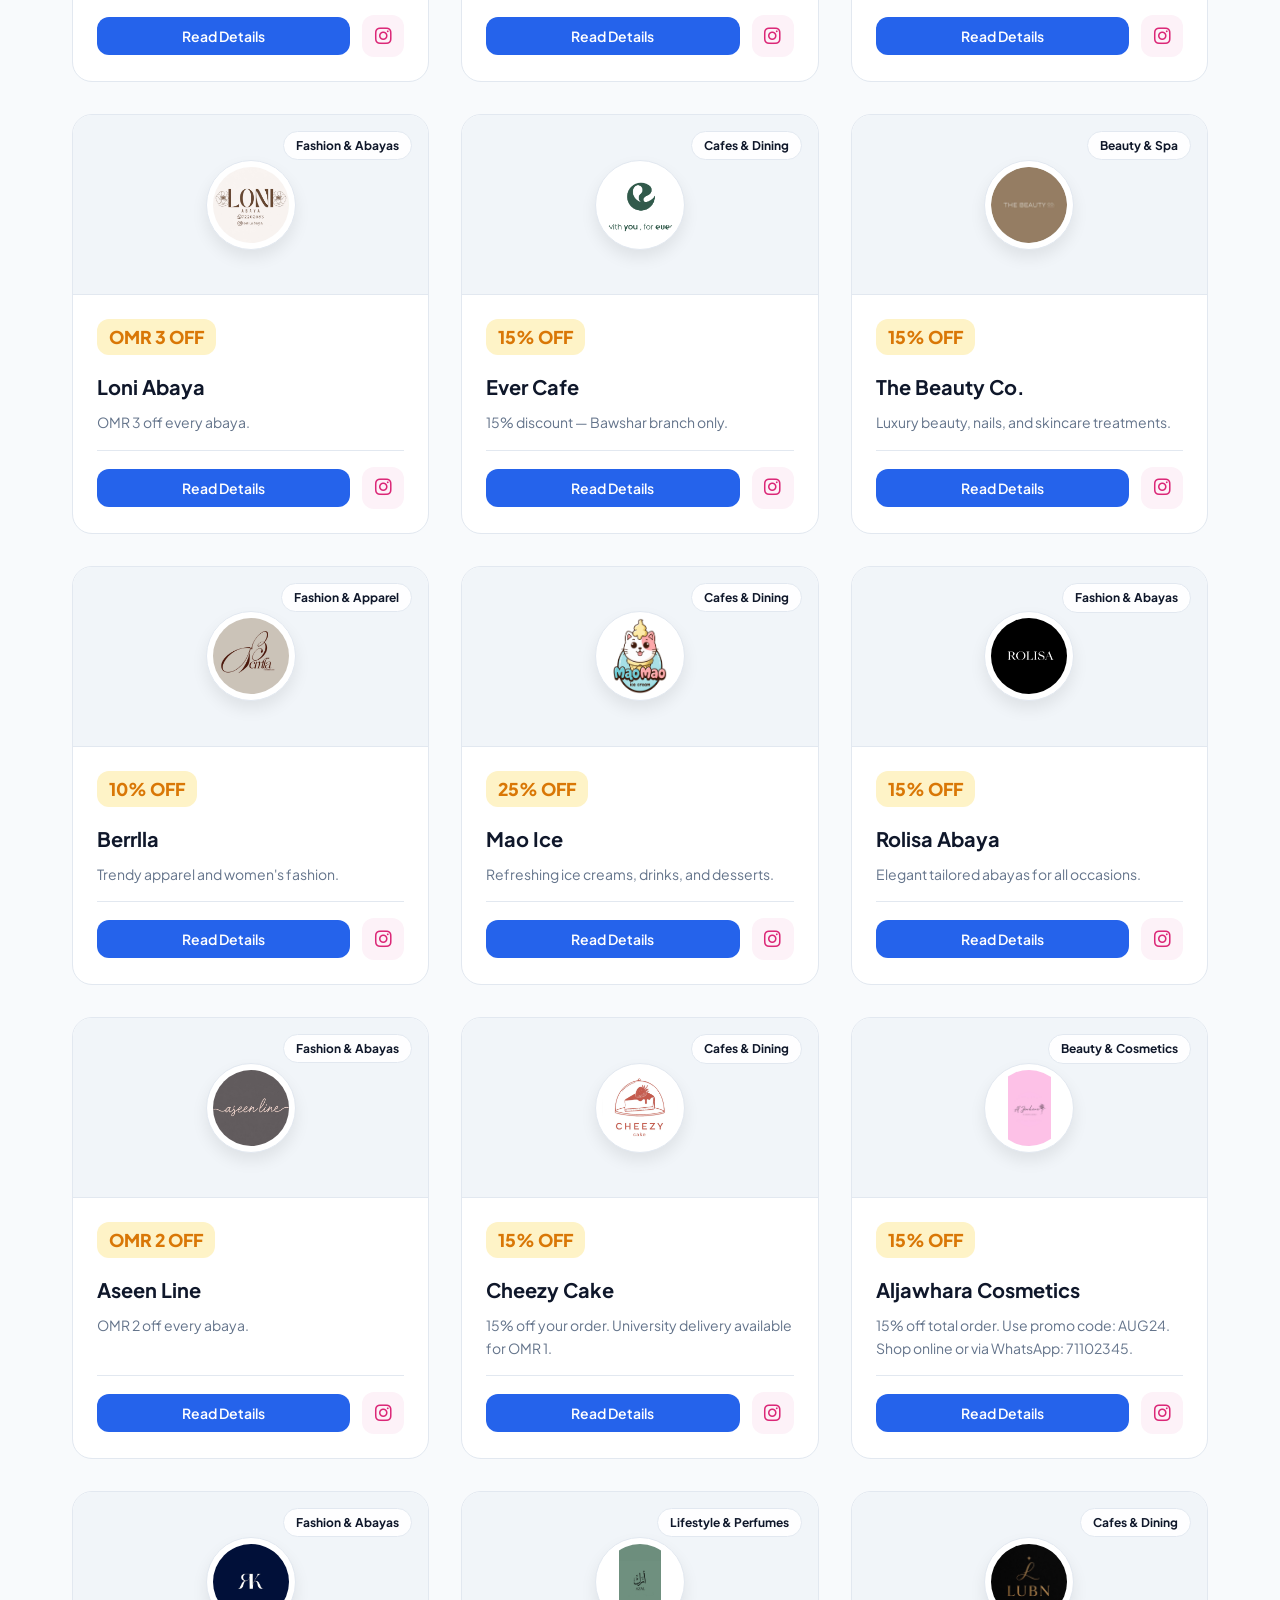
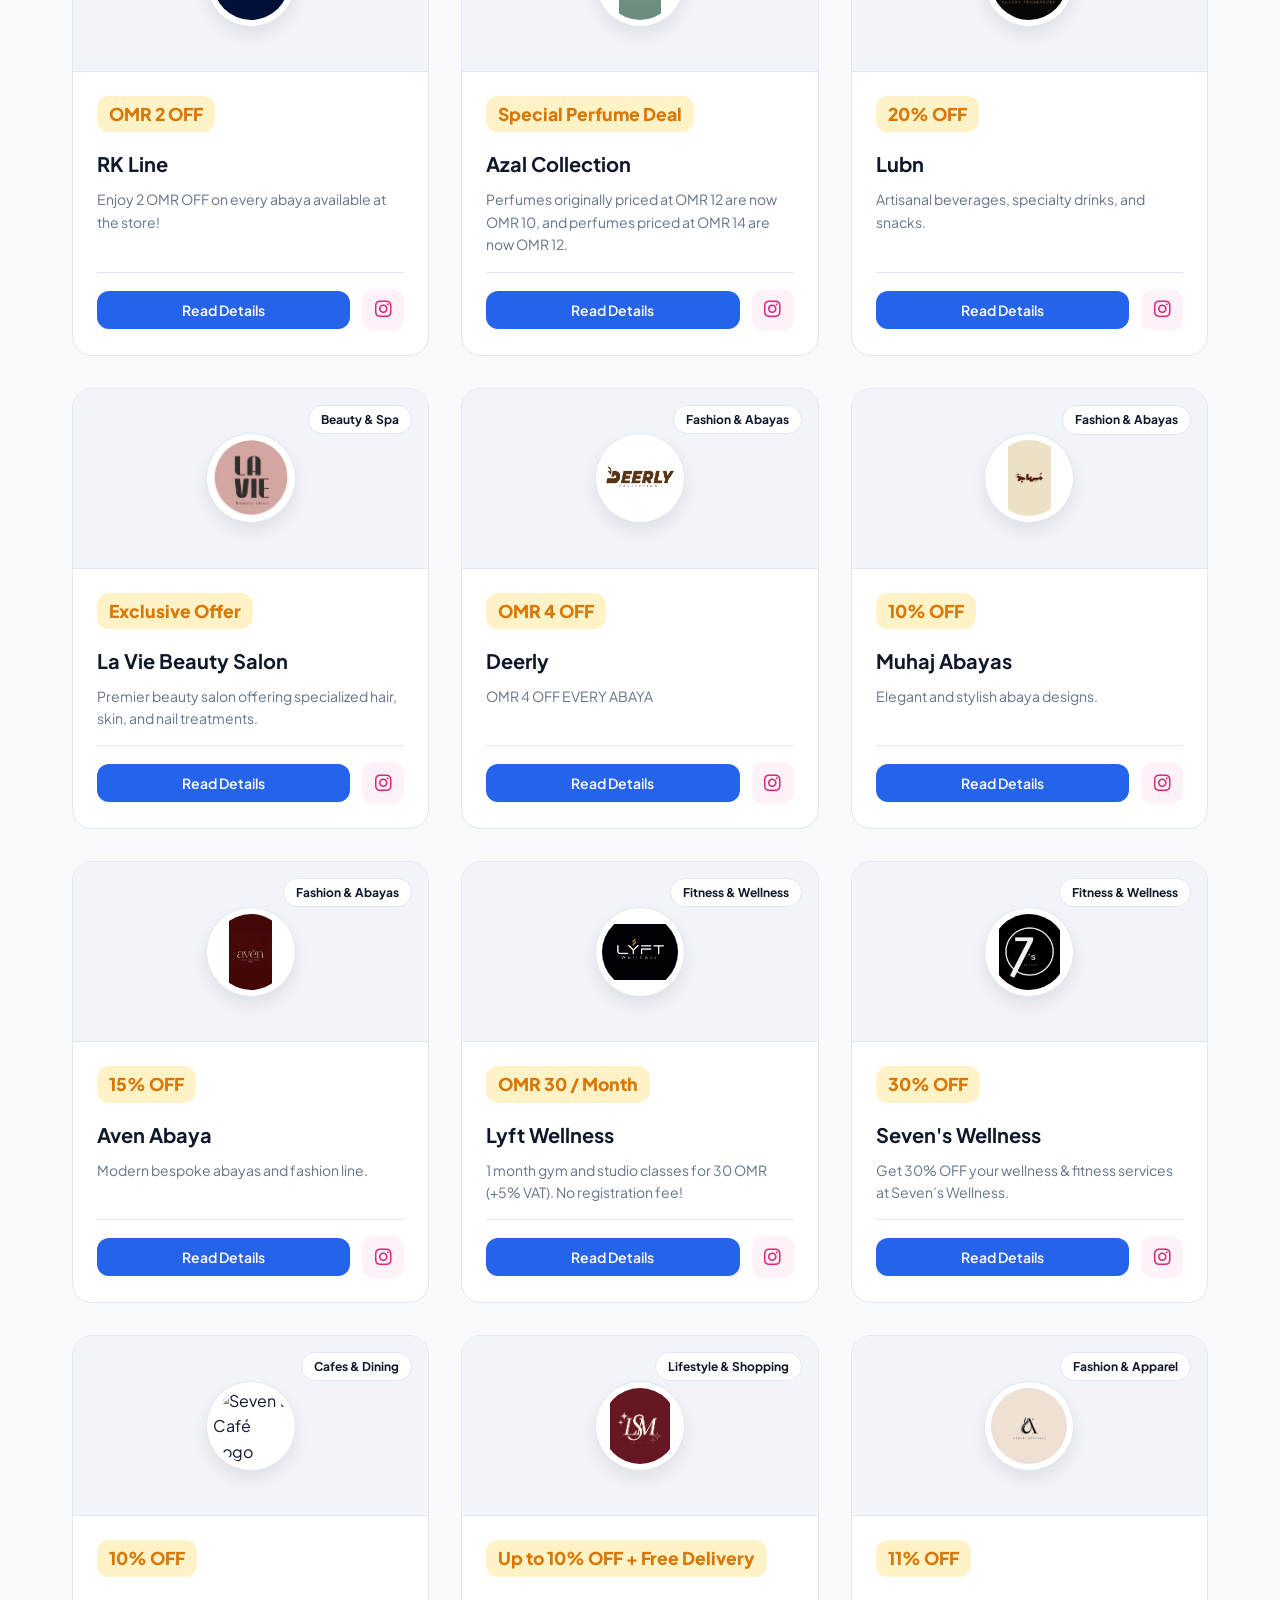
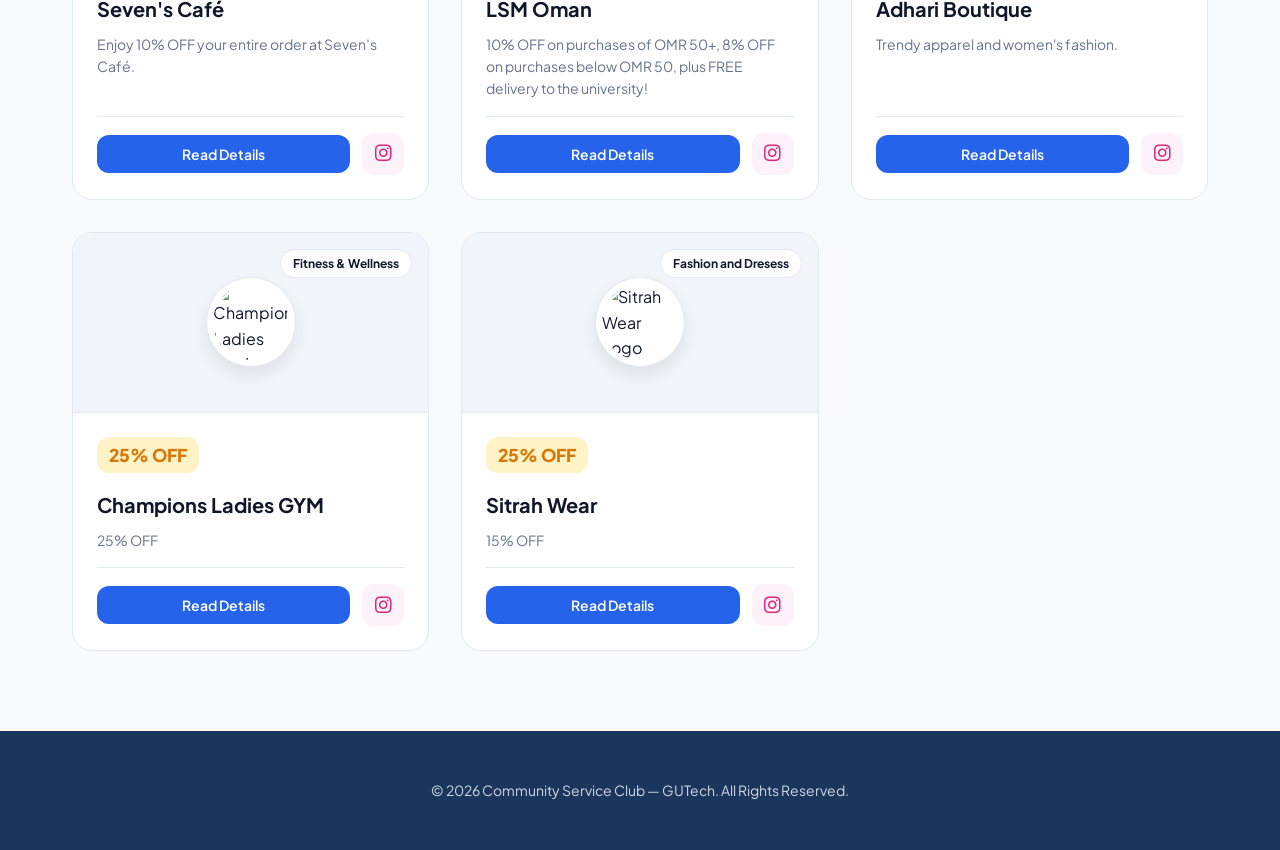
==== commit 775cdda7: "Update index.html" ====
--- a/index.html
+++ b/index.html
@@ -1005,6 +1005,17 @@
                 logoImg: "Champion-logo.jpeg",
                 instagram: "https://www.instagram.com/champions_ladies_gym?igsi=MXE4MWRqZTFmd3NwOQ==",
                 description: "25% OFF ",
+                terms: ["Must present valid GUTech ID"]
+            },
+            {
+                id: 51,
+                name: "Sitrah Wear",
+                category: "Fashion",
+                categoryLabel: "Fashion and Dresess",
+                discount: "25% OFF",
+                logoImg: "sitrah-logo.jpeg",
+                instagram: "https://www.instagram.com/sitrahwears?stkn=OTAwN3Y4OTdiODY0",
+                description: "15% OFF ",
                 terms: ["Must present valid GUTech ID"]
             }
         ];
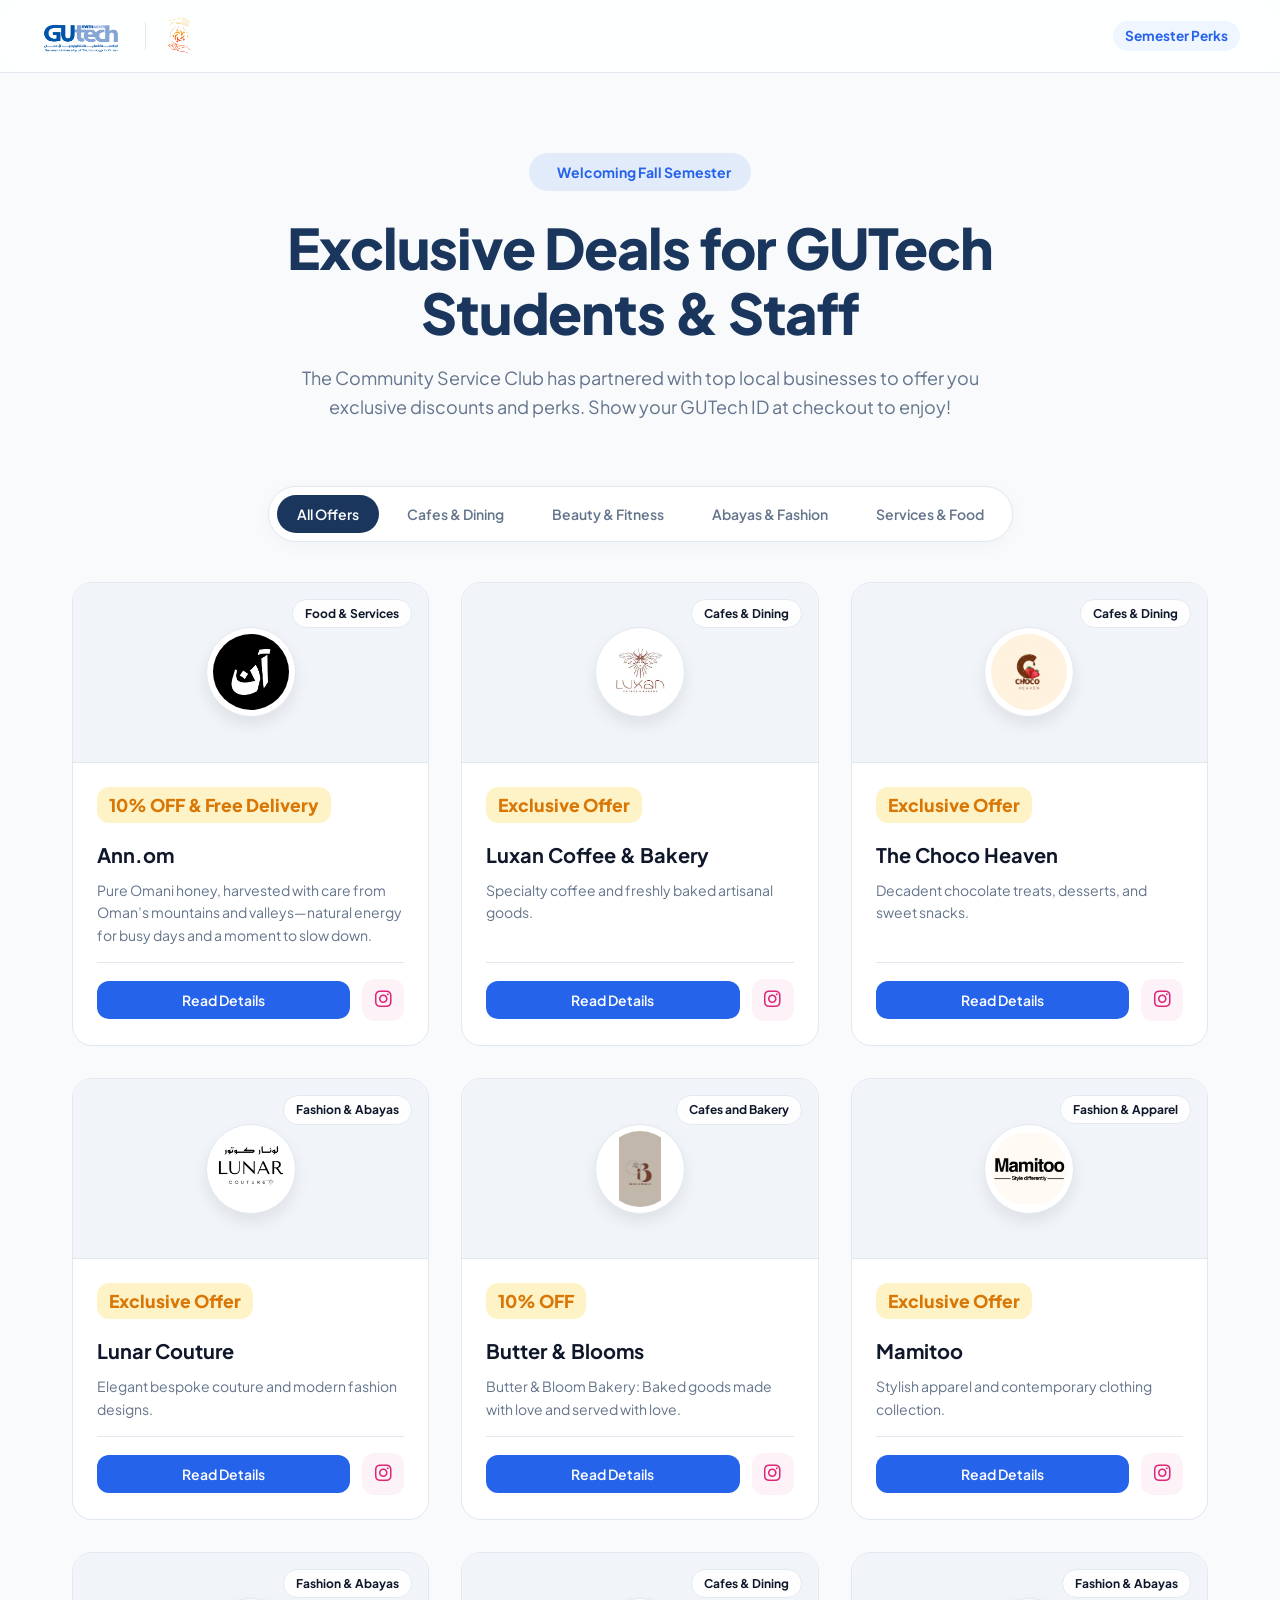
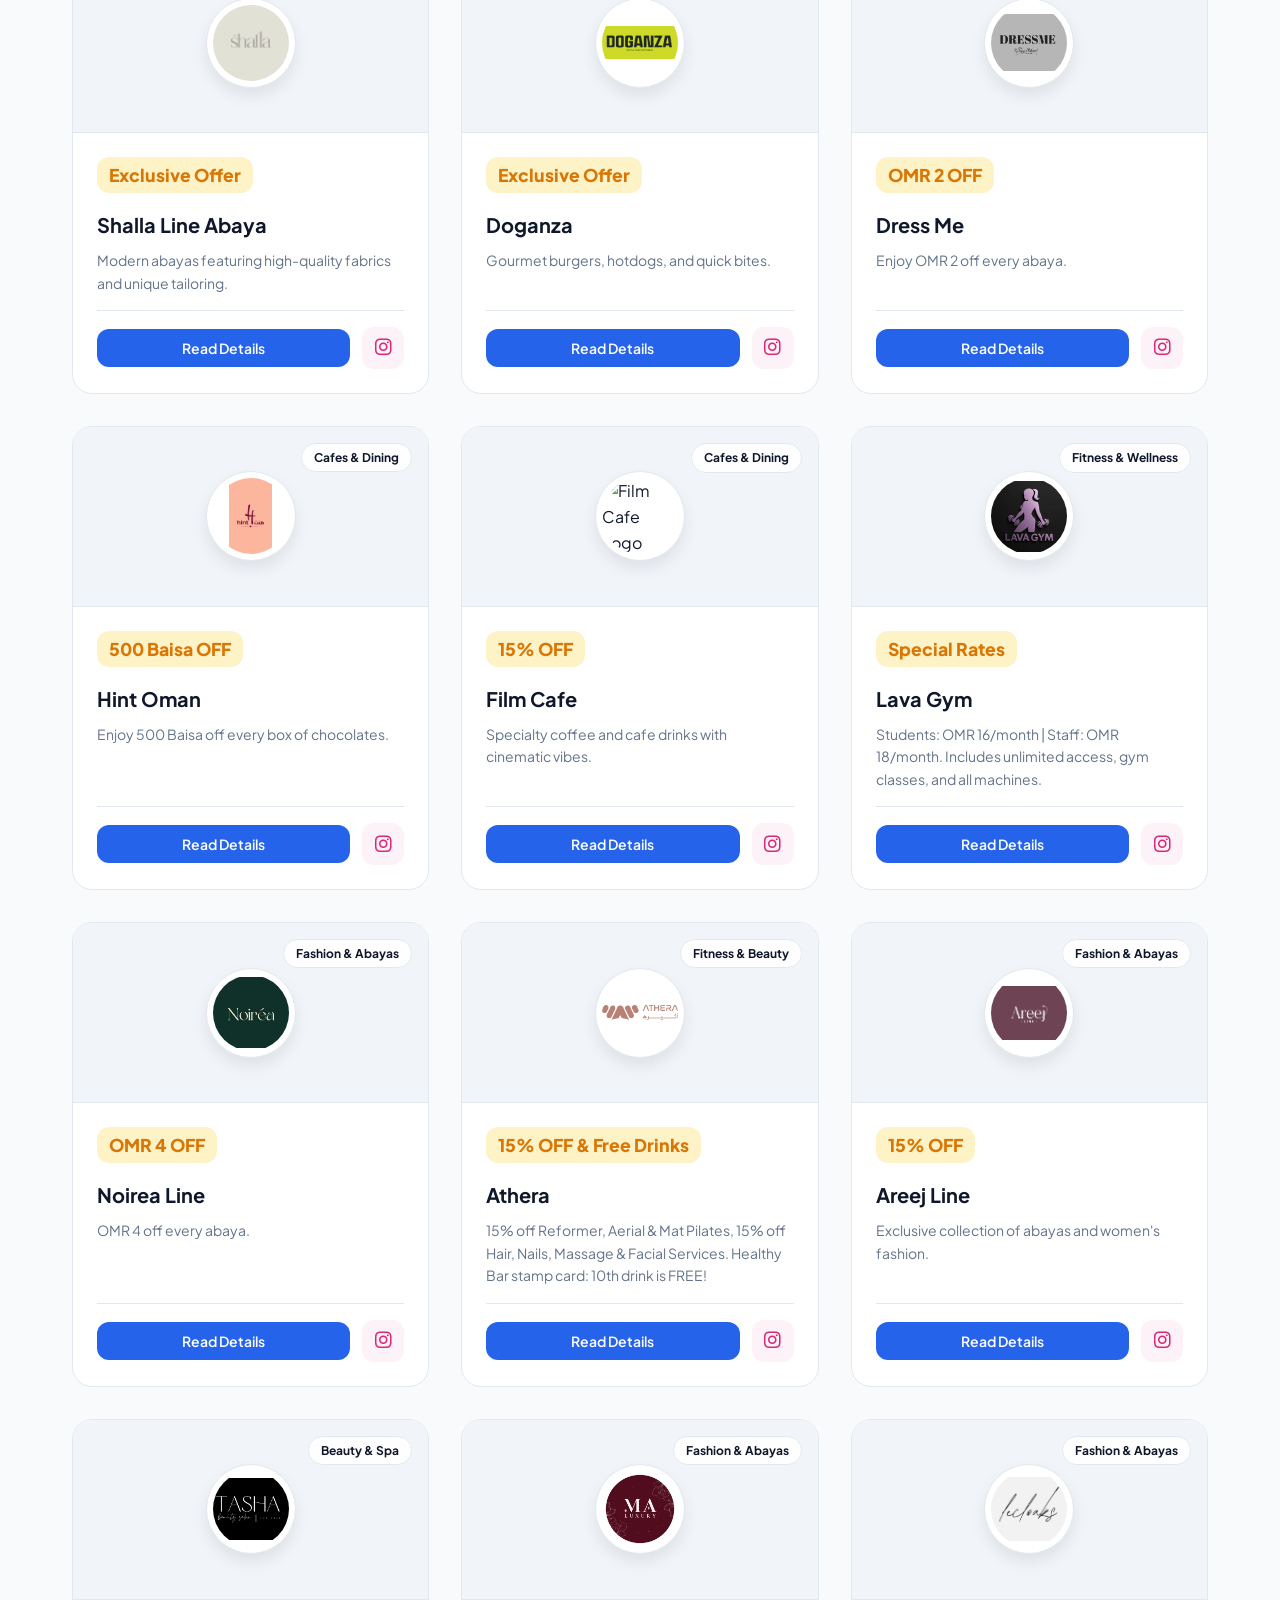
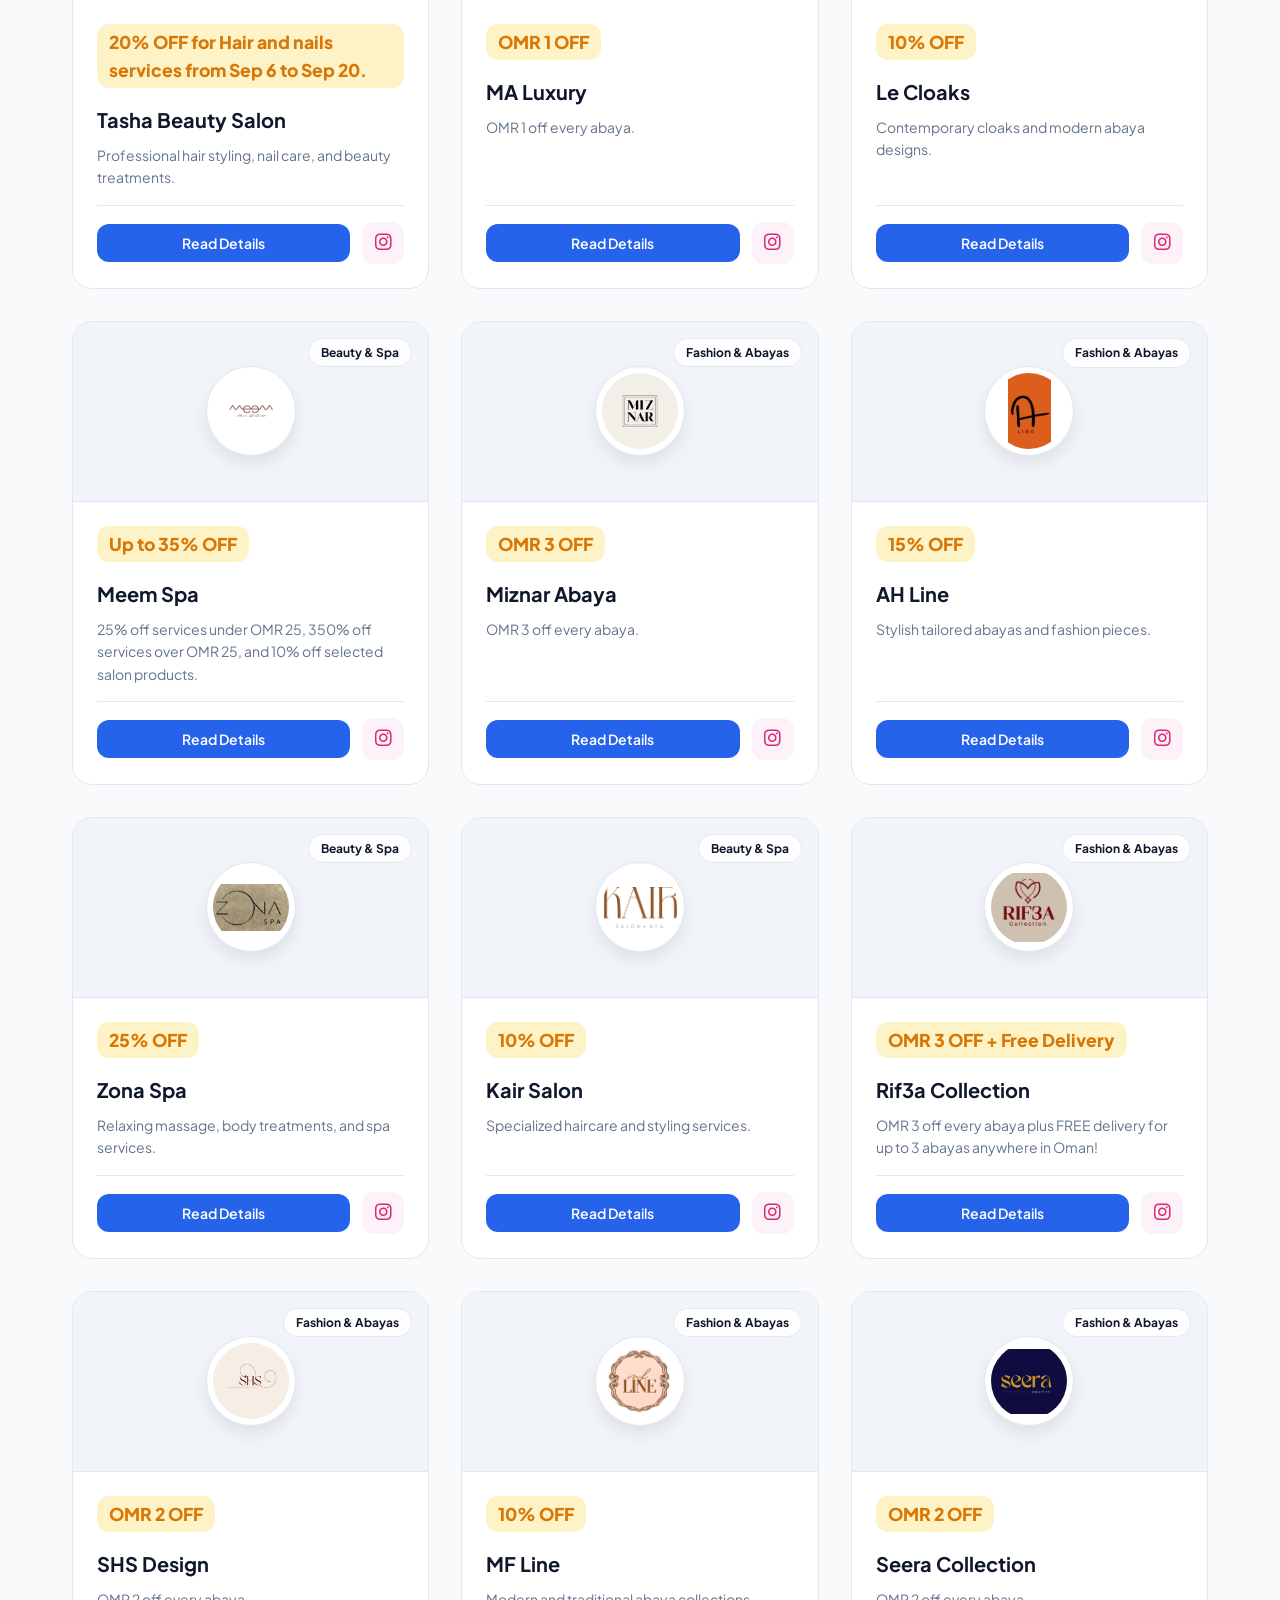
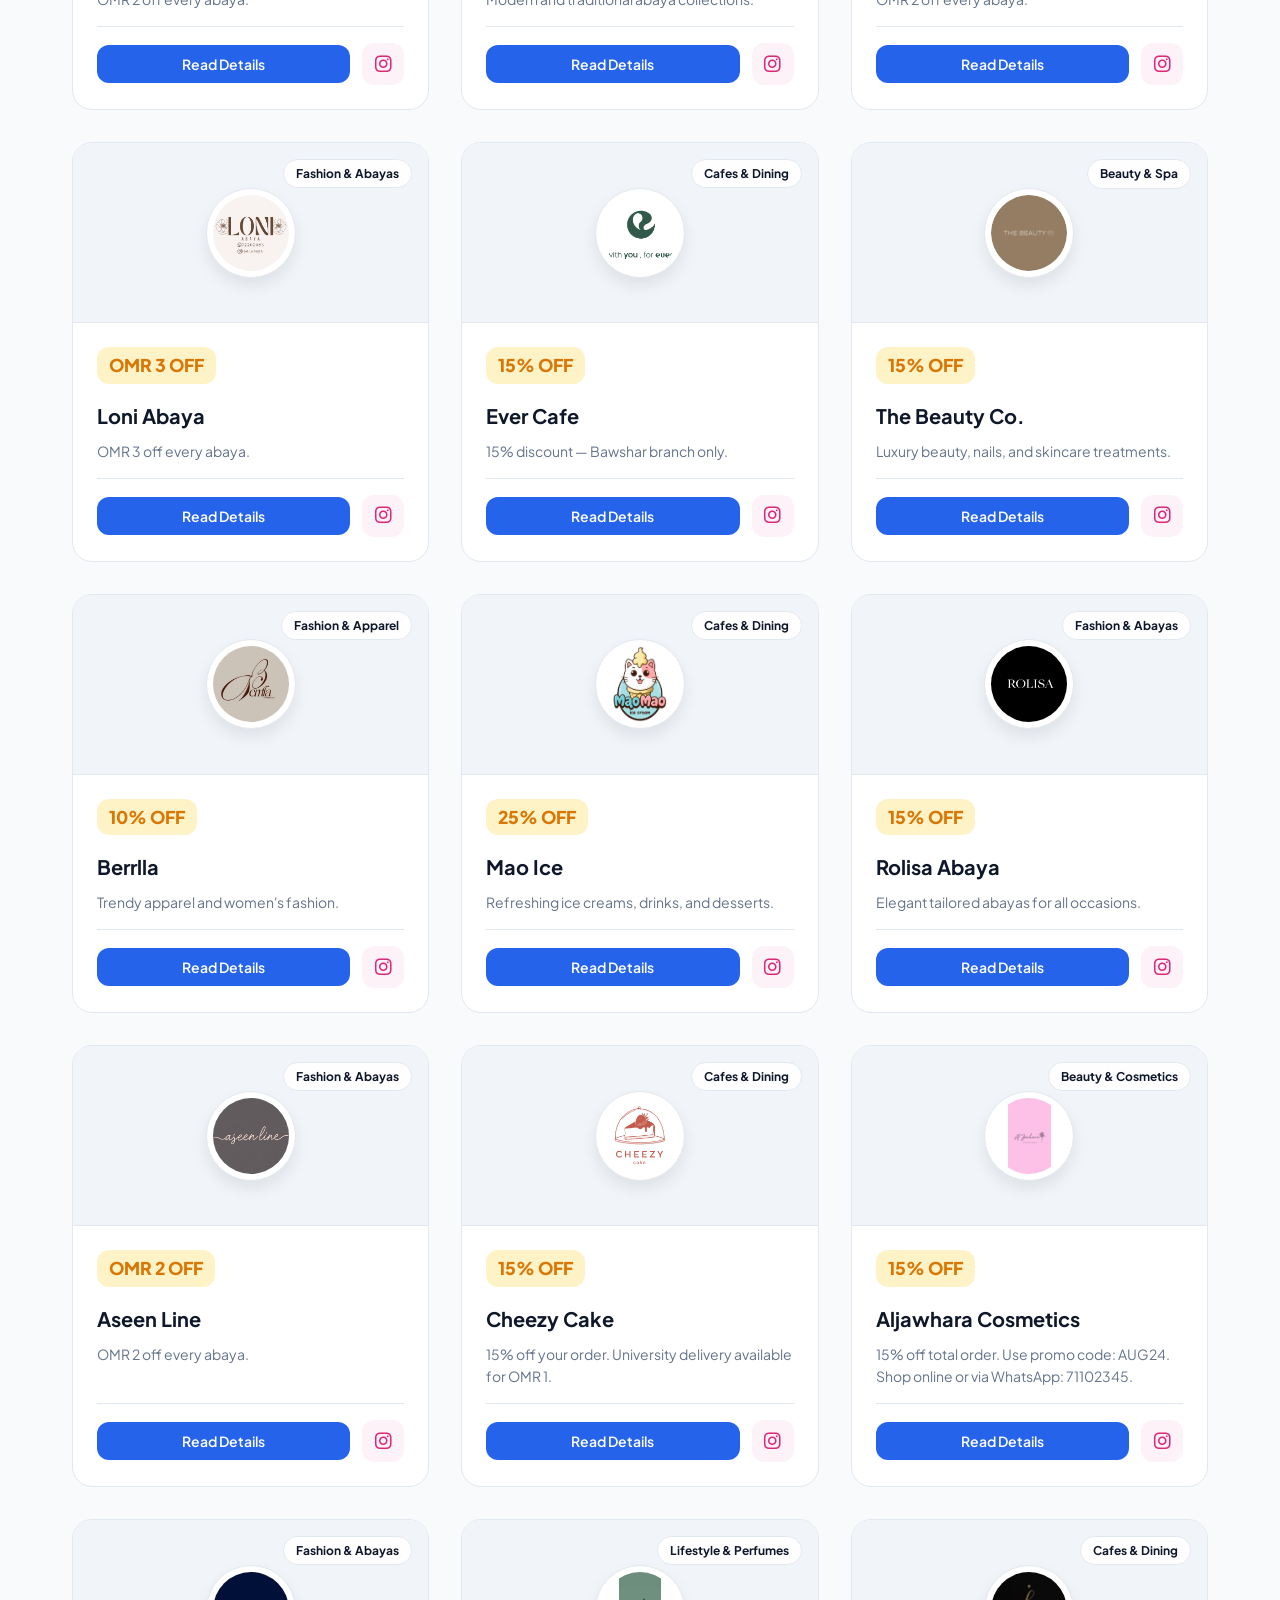
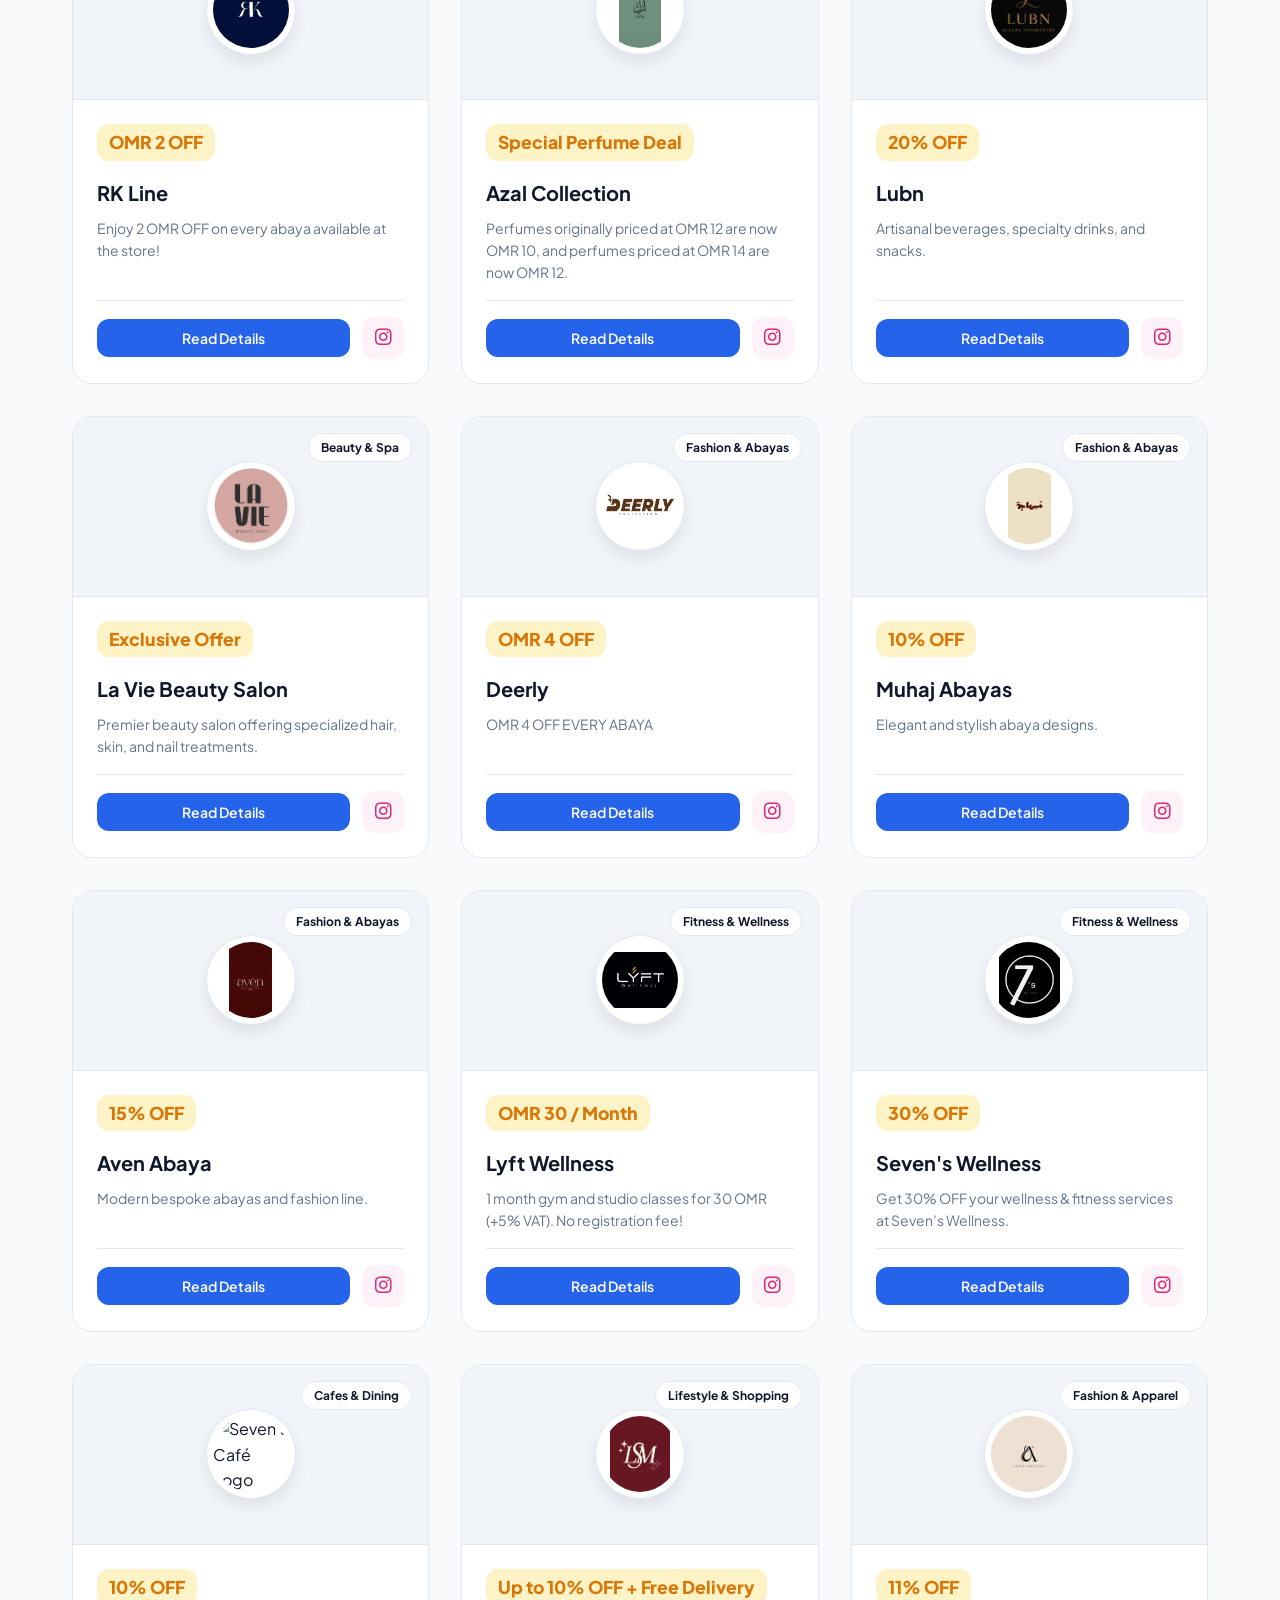
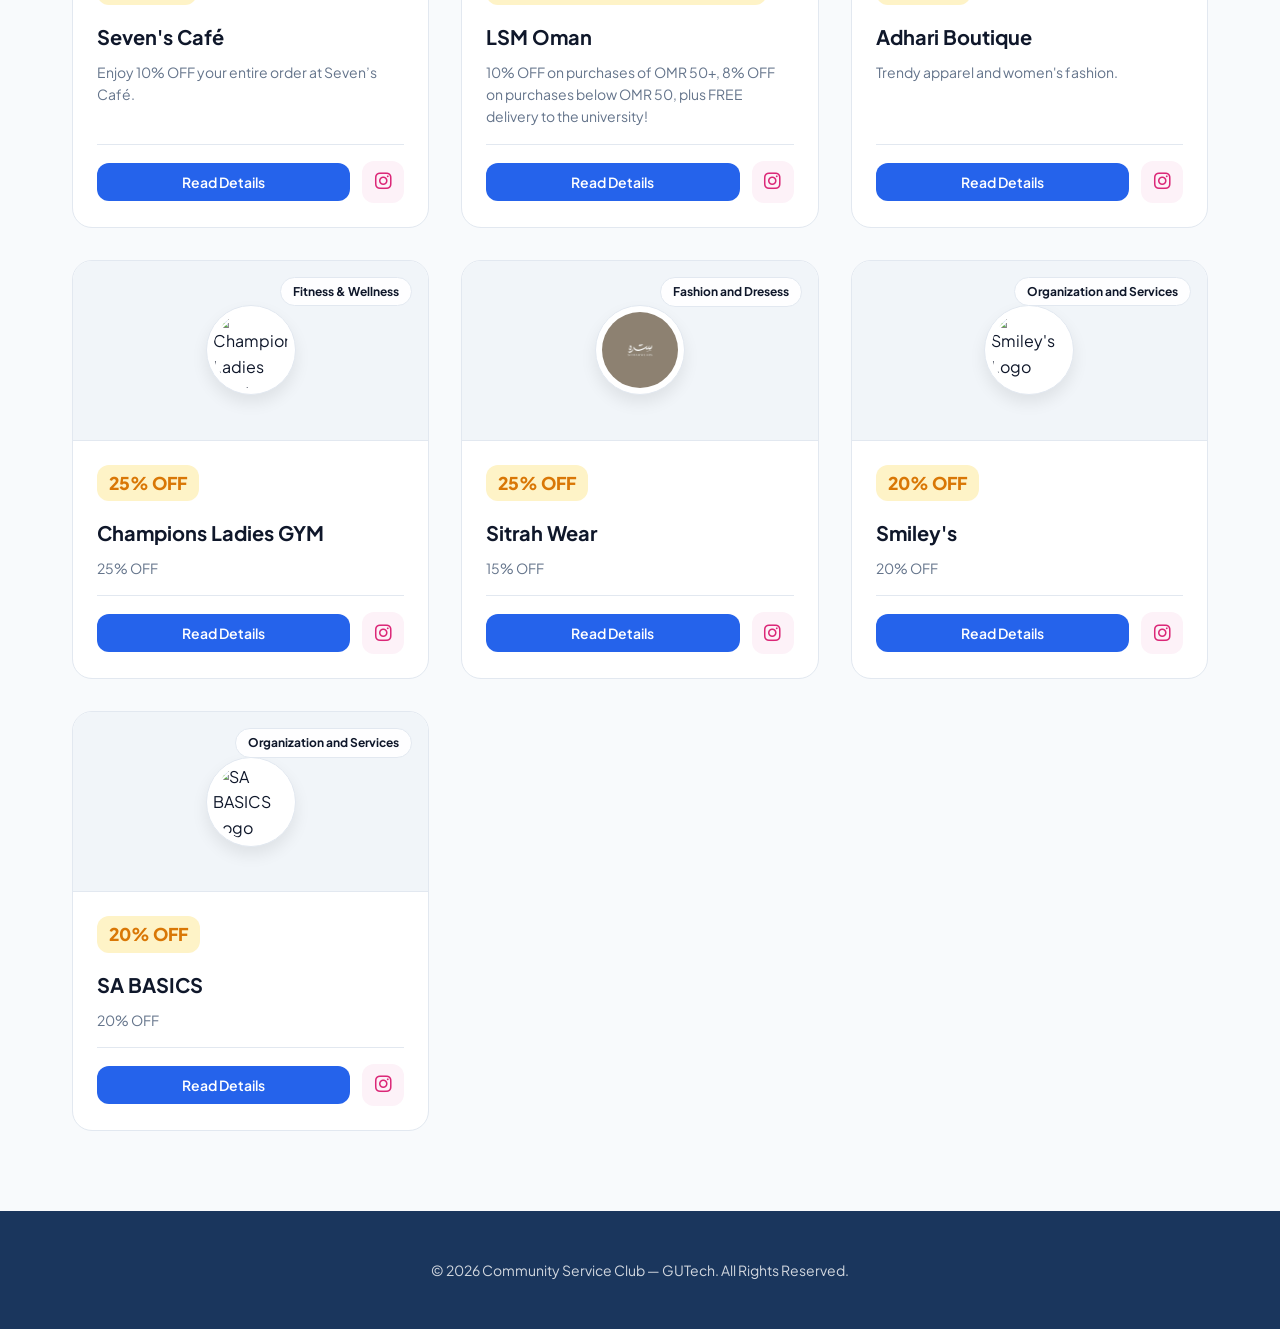
==== commit ec6e0e7d: "Update index.html" ====
--- a/index.html
+++ b/index.html
@@ -435,7 +435,7 @@
         <div class="filter-container">
             <button class="filter-btn active" data-filter="all">All Offers</button>
             <button class="filter-btn" data-filter="cafes">Cafes & Dining</button>
-            <button class="filter-btn" data-filter="lifestyle">Lifestyle & Fitness</button>
+            <button class="filter-btn" data-filter="lifestyle">Beauty & Fitness</button>
             <button class="filter-btn" data-filter="fashion">Abayas & Fashion</button>
             <button class="filter-btn" data-filter="services">Services & Food</button>
         </div>
@@ -636,9 +636,9 @@
             {
                 id: 16,
                 name: "Tasha Beauty Salon",
-                category: "beauty",
+                category: "lifestyle",
                 categoryLabel: "Beauty & Spa",
-                discount: "20% OFF",
+                discount: "20% OFF for Hair and nails services from Sep 6 to Sep 20.",
                 logoImg: "tasha-logo.png",
                 instagram: "https://www.instagram.com/tasha.beautysalon?igsi=Zmo4NWUxbGU0dnI5",
                 description: "Professional hair styling, nail care, and beauty treatments.",
@@ -669,7 +669,7 @@
             {
                 id: 19,
                 name: "Meem Spa",
-                category: "beauty",
+                category: "lifestyle",
                 categoryLabel: "Beauty & Spa",
                 discount: "Up to 35% OFF",
                 logoImg: "meemspa-logo.jpeg",
@@ -702,7 +702,7 @@
             {
                 id: 22,
                 name: "Zona Spa",
-                category: "beauty",
+                category: "lifestyle",
                 categoryLabel: "Beauty & Spa",
                 discount: "25% OFF",
                 logoImg: "zonaspa-logo.jpeg",
@@ -713,7 +713,7 @@
             {
                 id: 23,
                 name: "Kair Salon",
-                category: "beauty",
+                category: "lifestyle",
                 categoryLabel: "Beauty & Spa",
                 discount: "10% OFF",
                 logoImg: "kair-logo.jpeg",
@@ -790,7 +790,7 @@
             {
                 id: 30,
                 name: "The Beauty Co.",
-                category: "beauty",
+                category: "lifestyle",
                 categoryLabel: "Beauty & Spa",
                 discount: "15% OFF",
                 logoImg: "beautyco-logo.jpeg",
@@ -856,7 +856,7 @@
             {
                 id: 36,
                 name: "Aljawhara Cosmetics",
-                category: "beauty",
+                category: "lifestyle",
                 categoryLabel: "Beauty & Cosmetics",
                 discount: "15% OFF",
                 logoImg: "aljawhara-logo.jpeg",
@@ -900,7 +900,7 @@
             {
                 id: 44,
                 name: "La Vie Beauty Salon",
-                category: "beauty",
+                category: "lifestyle",
                 categoryLabel: "Beauty & Spa",
                 discount: "Exclusive Offer",
                 logoImg: "lavie-logo.jpeg",
@@ -1017,7 +1017,30 @@
                 instagram: "https://www.instagram.com/sitrahwears?stkn=OTAwN3Y4OTdiODY0",
                 description: "15% OFF ",
                 terms: ["Must present valid GUTech ID"]
+            },
+            {
+                id: 52,
+                name: "Smiley's",
+                category: "services",
+                categoryLabel: "Organization and Services",
+                discount: "20% OFF",
+                logoImg: "Smiley-logo.jpeg",
+                instagram: "https://www.instagram.com/smileys_party?stkn=ZWcwNWN6cjYyd3Ft&utm_source=qr",
+                description: "20% OFF ",
+                terms: ["Must present valid GUTech ID"]
+            },
+            {
+                id: 53,
+                name: "SA BASICS",
+                category: "fashion",
+                categoryLabel: "Organization and Services",
+                discount: "20% OFF",
+                logoImg: "sa-logo.jpeg",
+                instagram: "https://www.instagram.com/sa_basics_?stkn=MTFoM241YTlmYzA3Yw==",
+                description: "20% OFF ",
+                terms: ["Must present valid GUTech ID"]
             }
+            
         ];
 
         // Dynamic Card Rendering Function
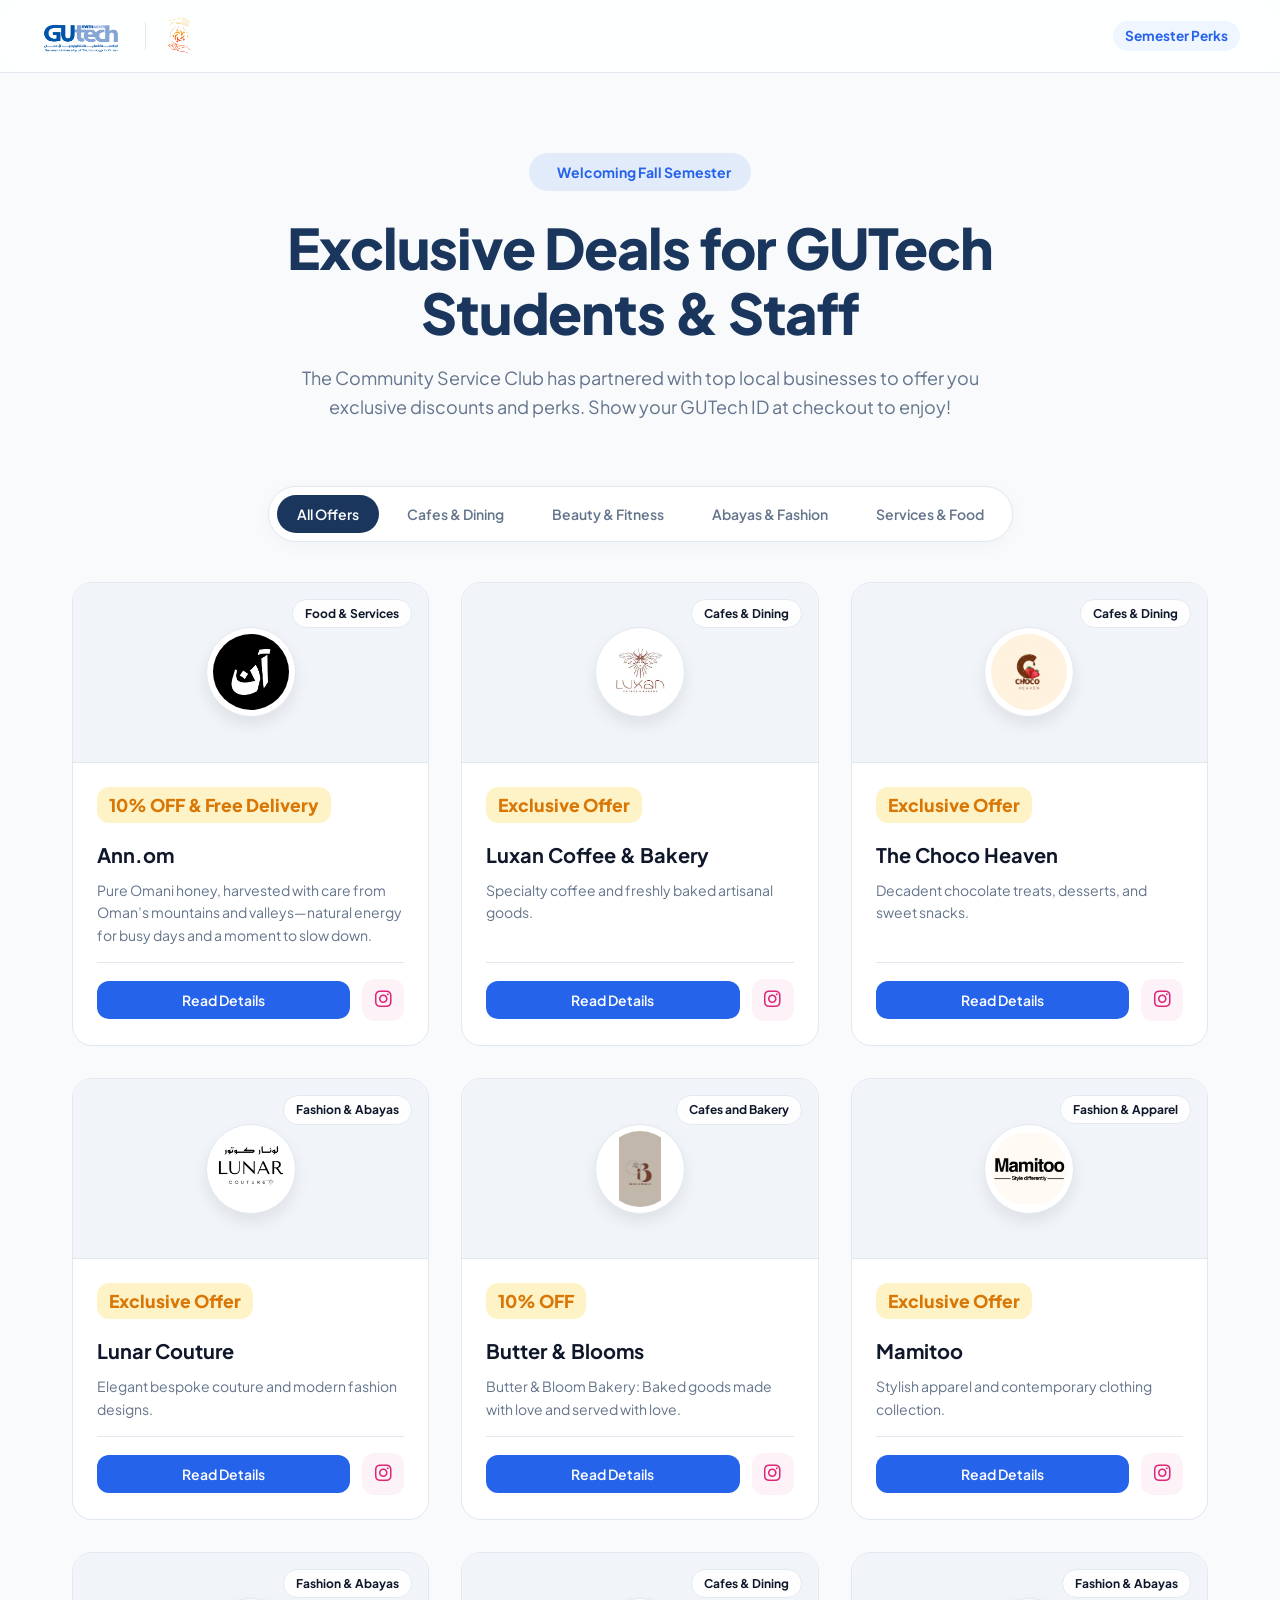
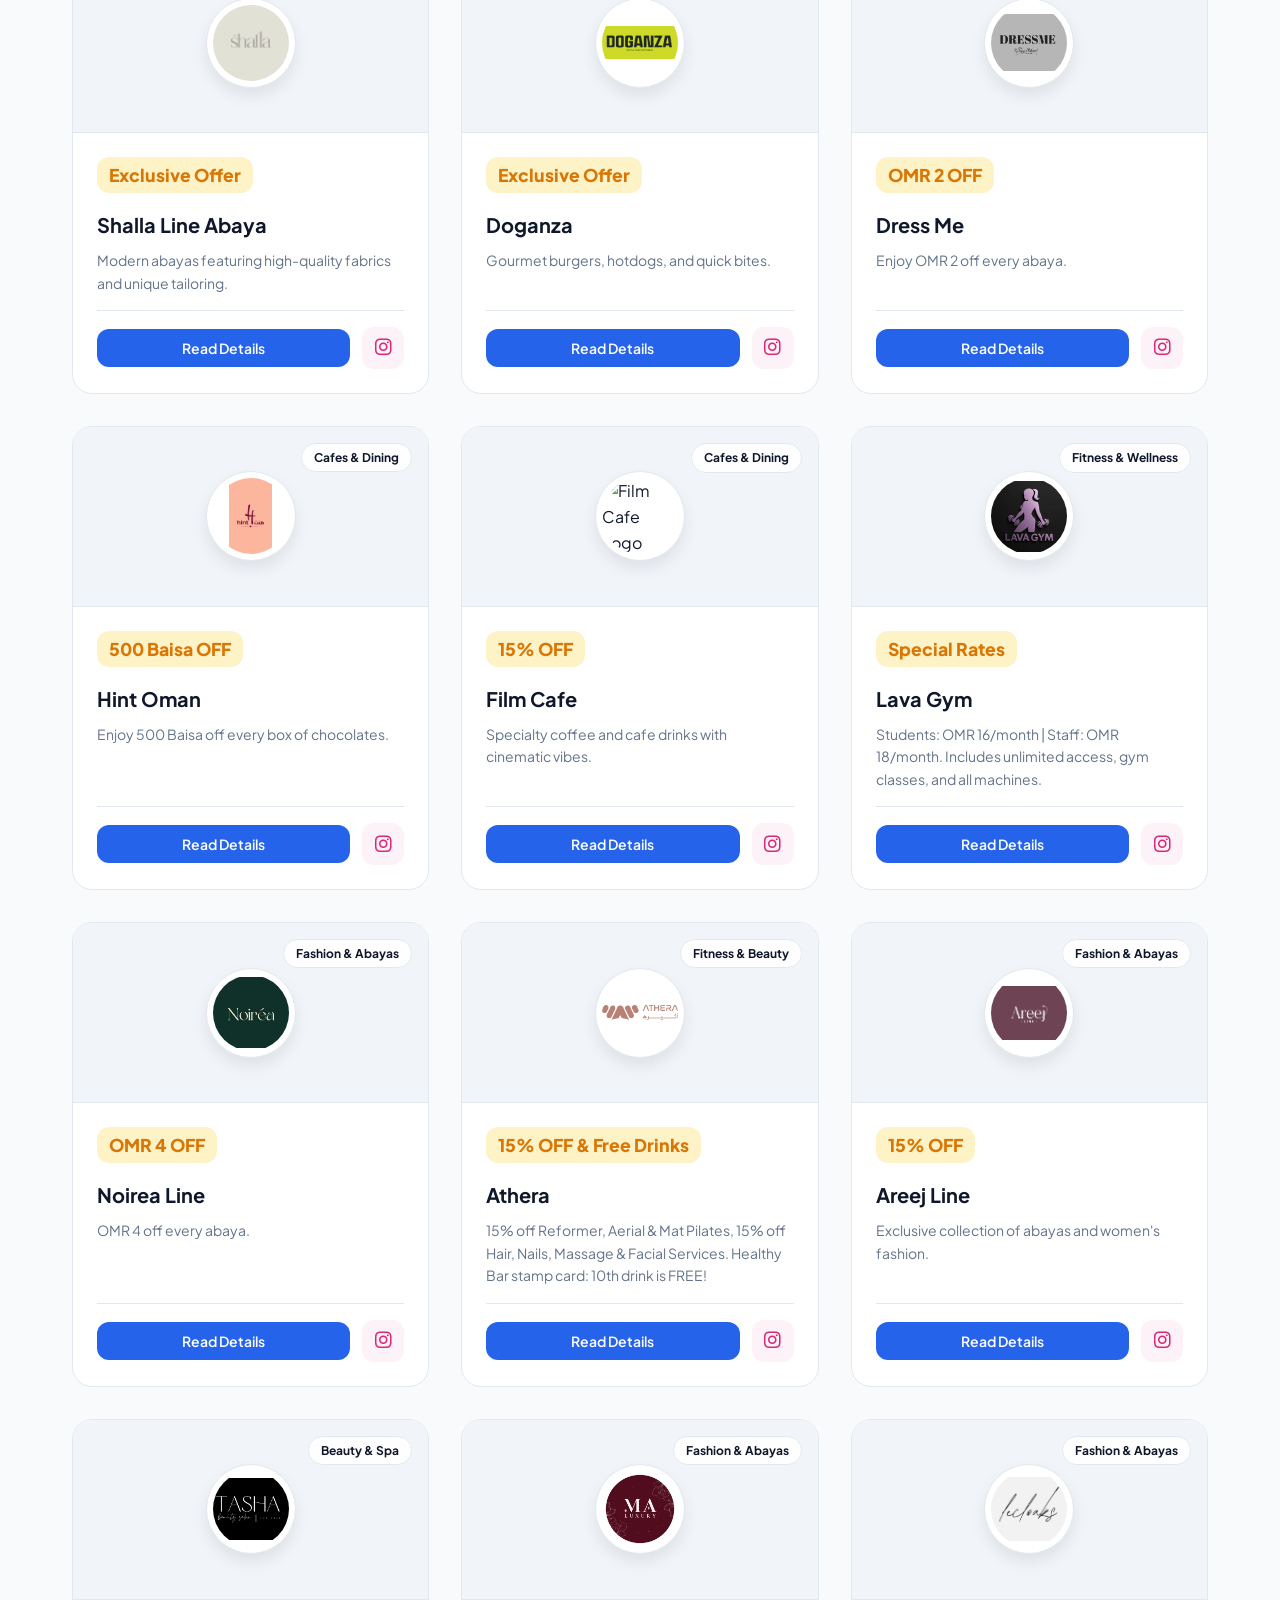
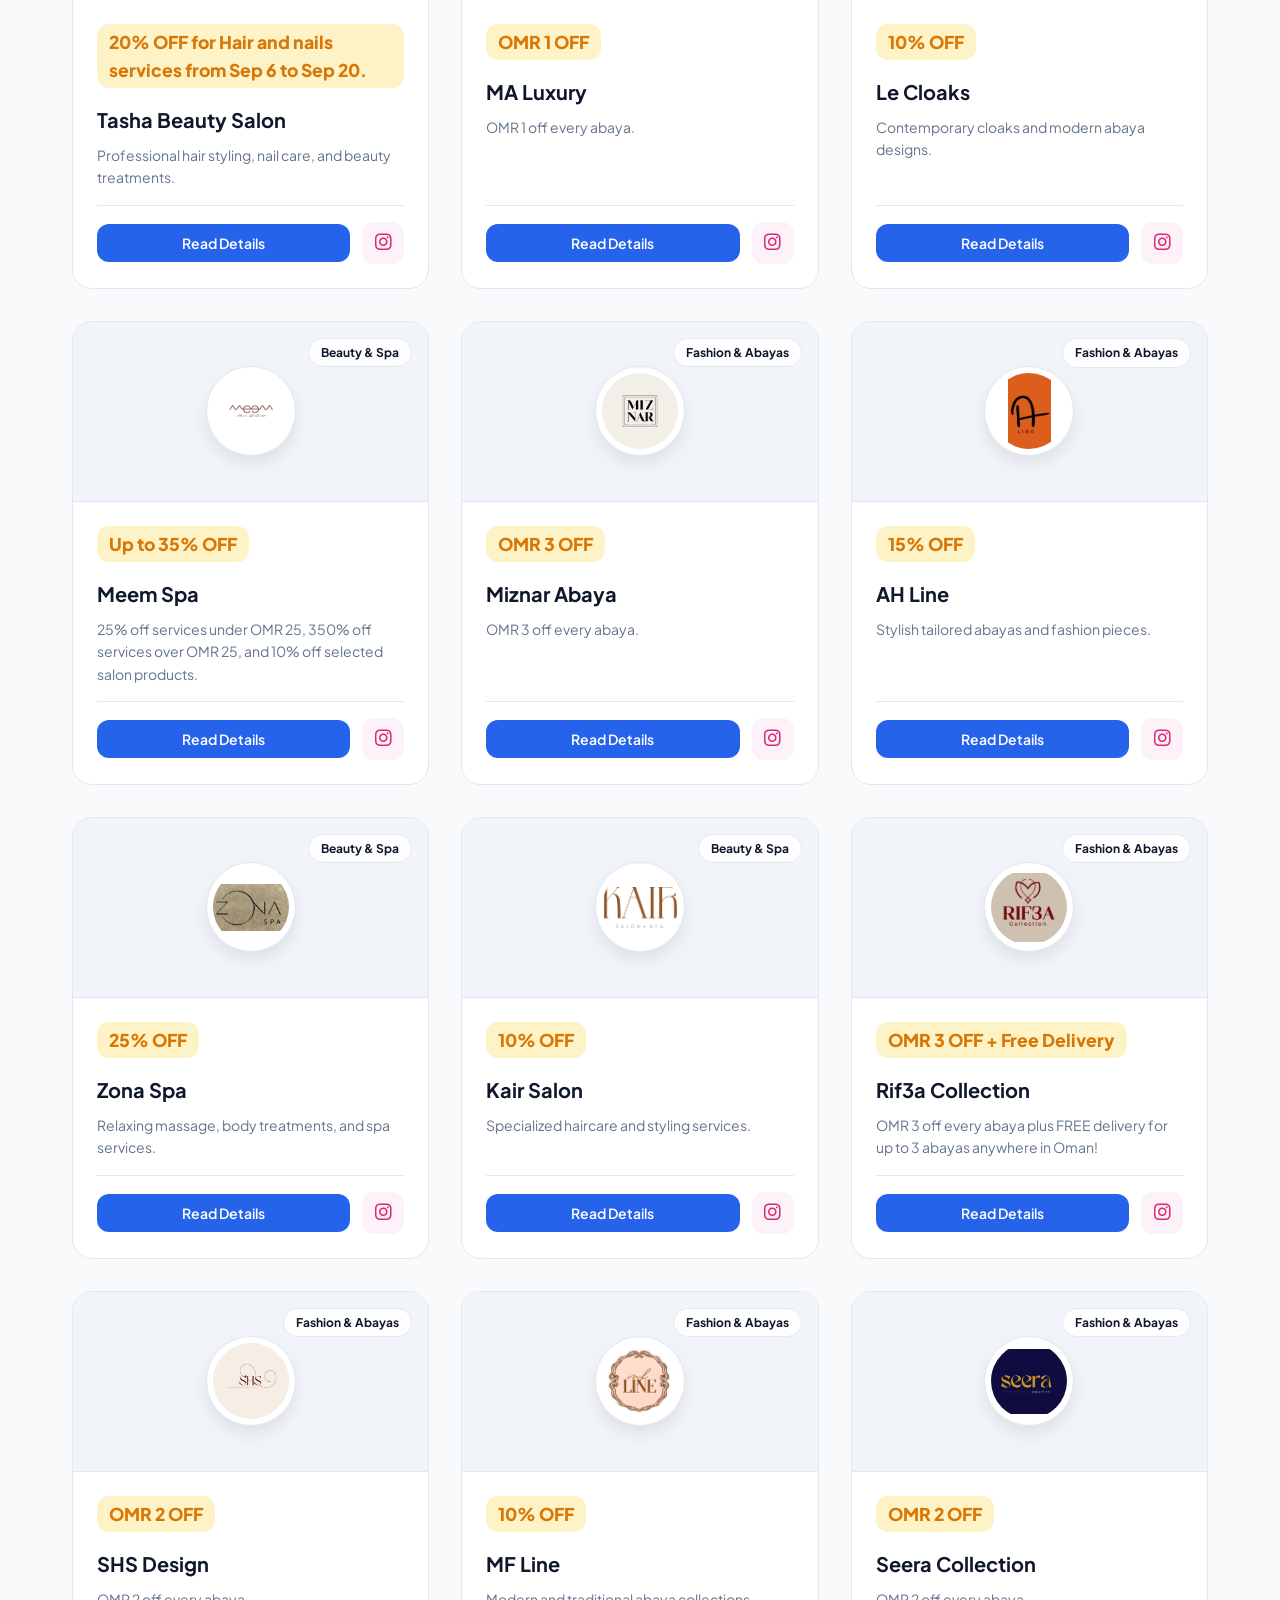
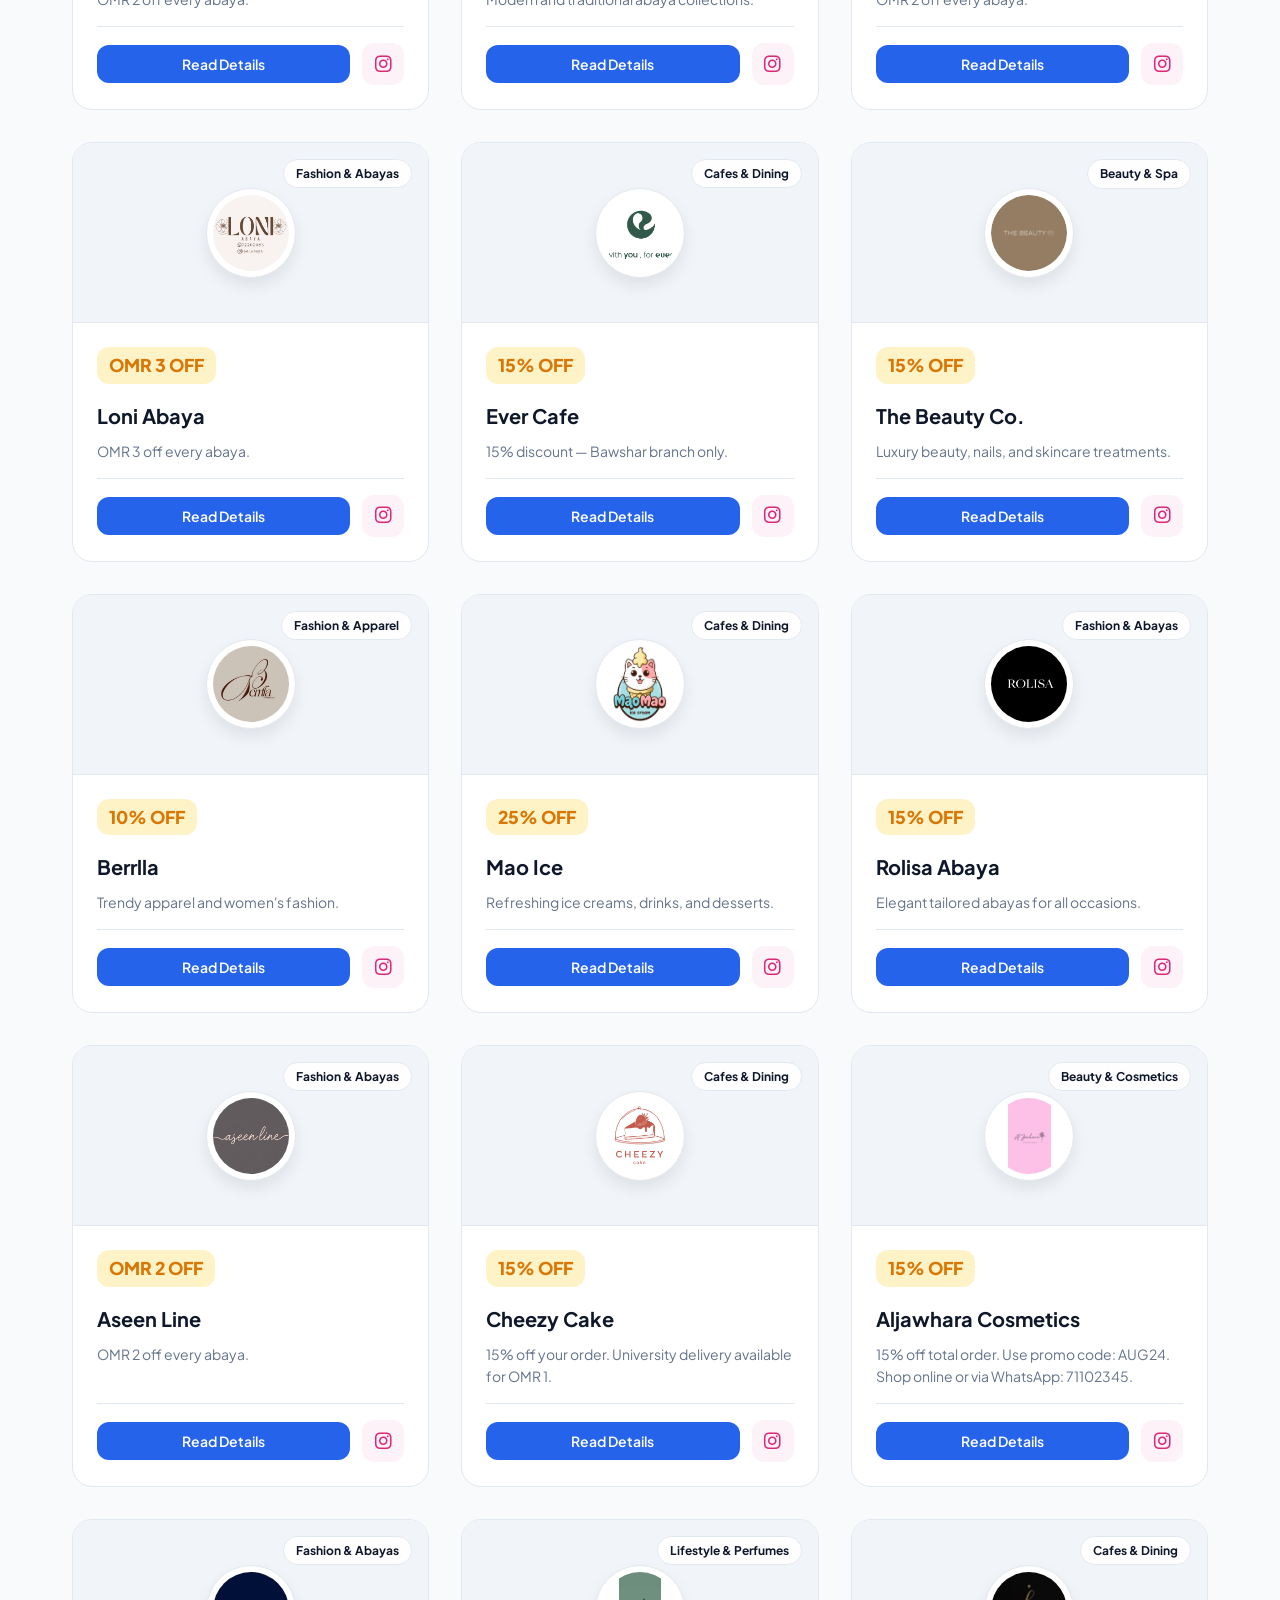
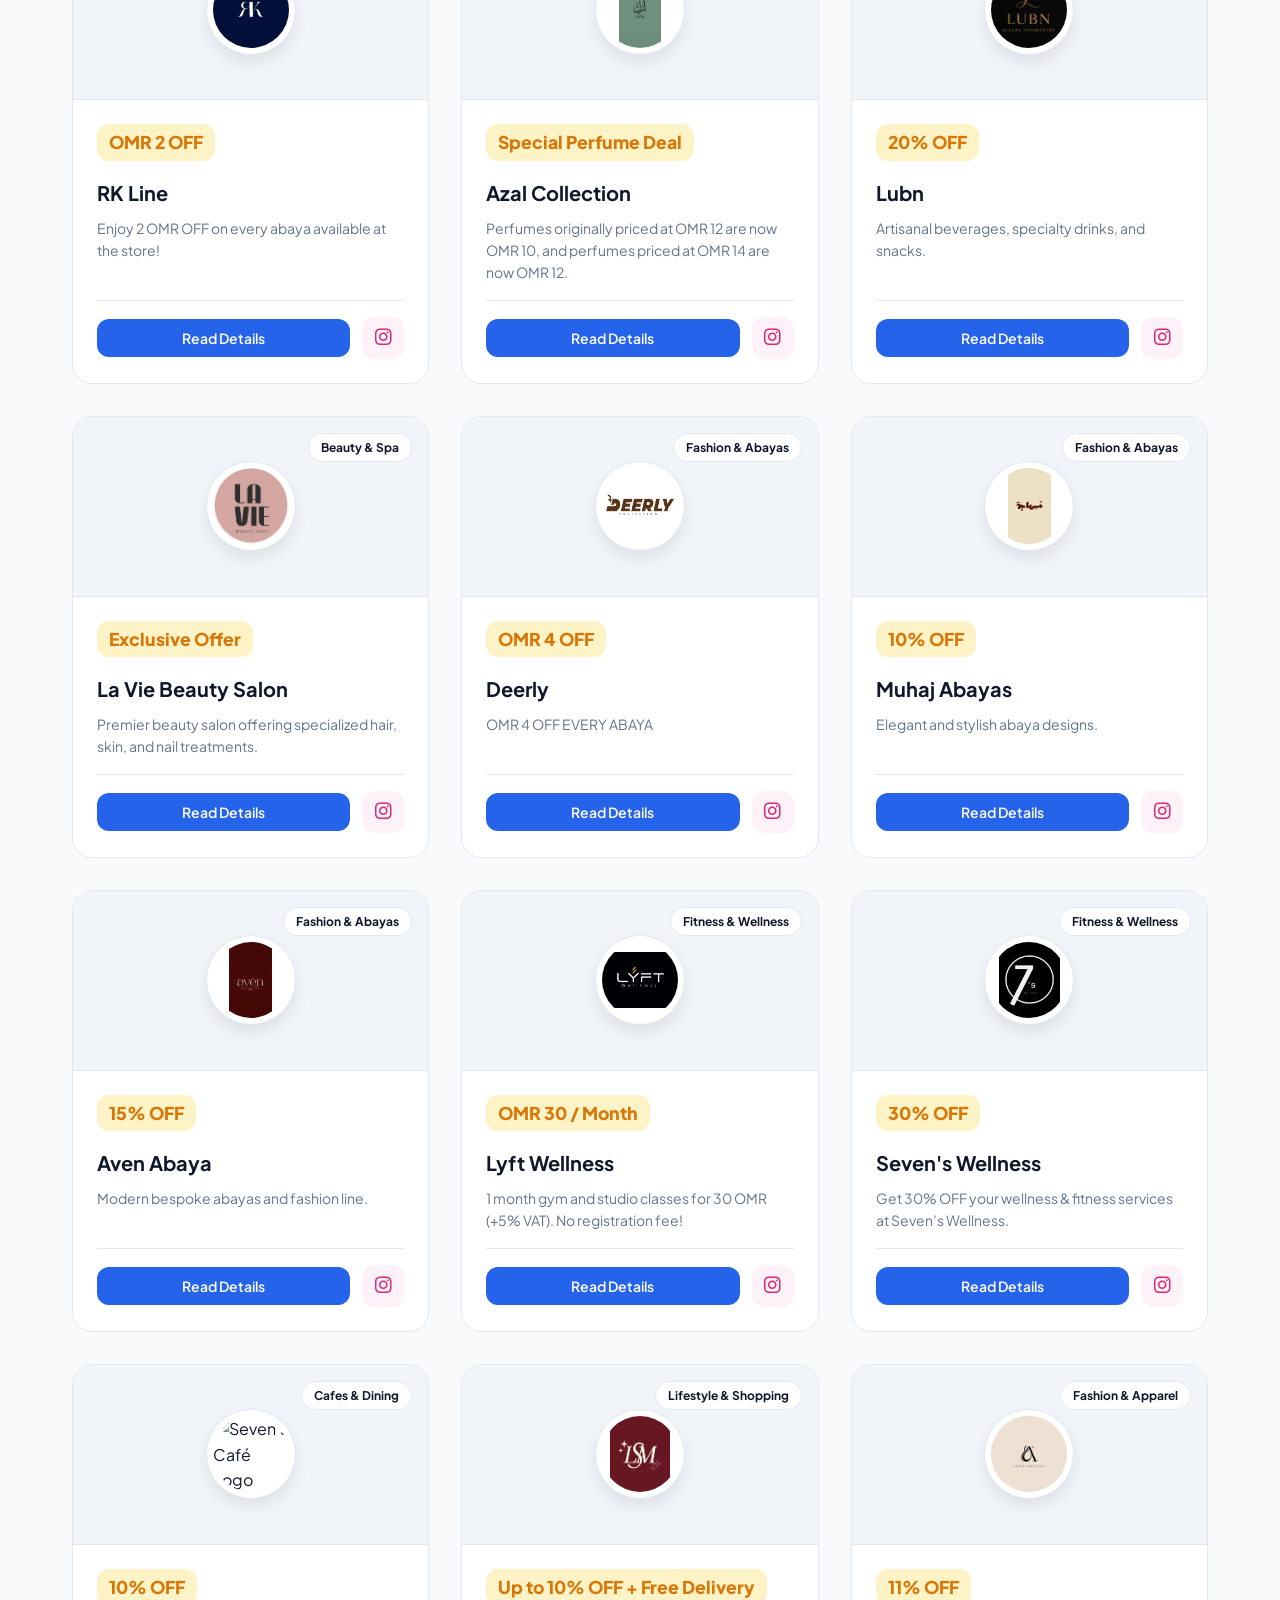
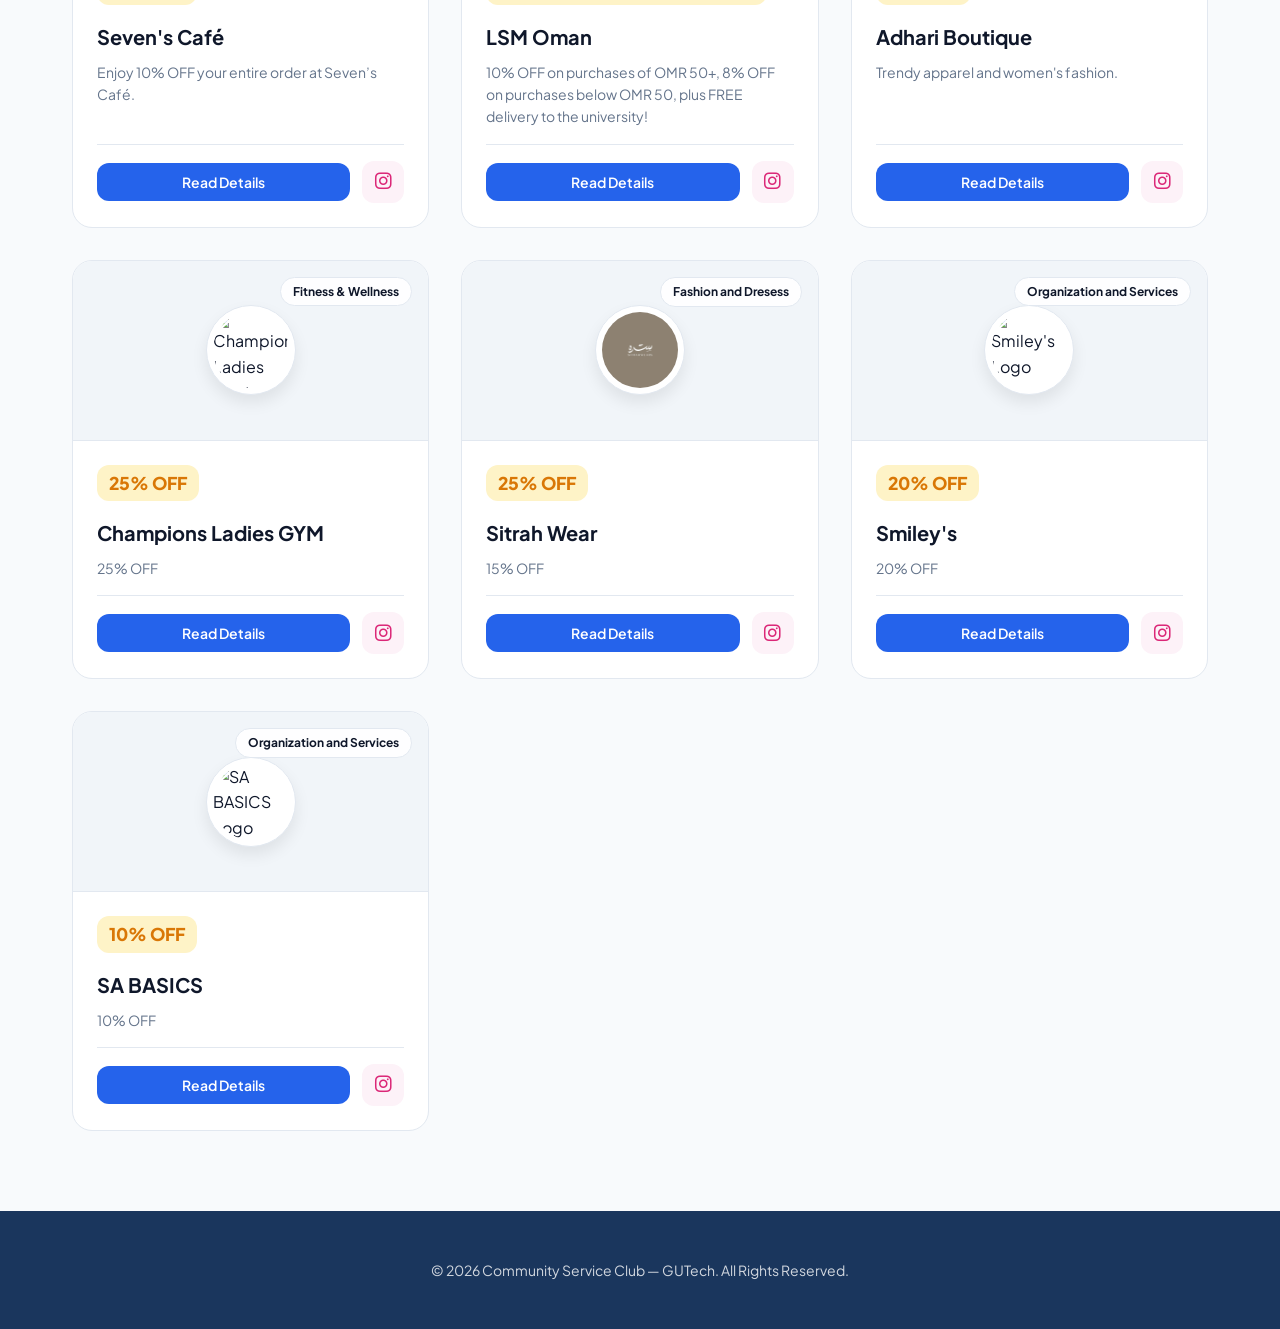
==== commit 3ccb6c37: "Update index.html" ====
--- a/index.html
+++ b/index.html
@@ -1034,10 +1034,10 @@
                 name: "SA BASICS",
                 category: "fashion",
                 categoryLabel: "Organization and Services",
-                discount: "20% OFF",
+                discount: "10% OFF",
                 logoImg: "sa-logo.jpeg",
                 instagram: "https://www.instagram.com/sa_basics_?stkn=MTFoM241YTlmYzA3Yw==",
-                description: "20% OFF ",
+                description: "10% OFF ",
                 terms: ["Must present valid GUTech ID"]
             }
             
